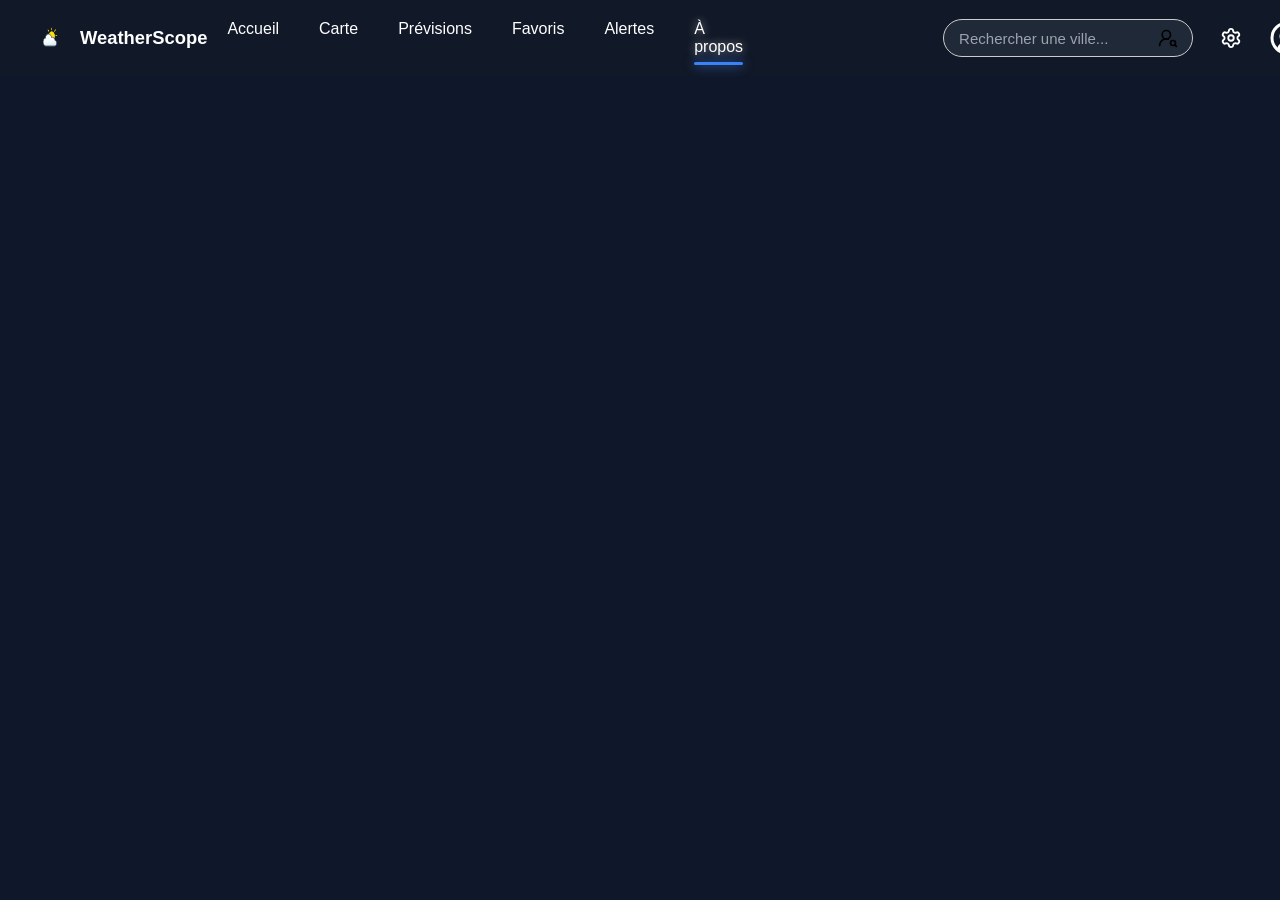
==== a_propos.html @ 5fe89e3b "finalize navigation header" ====
<!DOCTYPE html>
<html lang="fr">
<head>
    <meta charset="UTF-8">
    <meta name="viewport" content="width=device-width, initial-scale=1.0">
    <title>WeatherScope</title>
    <link rel="stylesheet" href="css/style.css">
</head>
<body>
    <header>
        <nav class="navbar">

            <a href="index.html" class="logo">
                <!--logo-->
                <img src="images/logo.png" alt="Logo WeatherScope">
                <h1>WeatherScope</h1>
            </a>

            <div class="navigation">
                <!--Menu-->
                <ul class="nav-links">
                    <li><a href="index.html">Accueil</a></li>
                    <li><a href="carte.html">Carte</a></li>
                    <li><a href="previsions.html">Prévisions</a></li>
                    <li><a href="favoris.html">Favoris</a></li>
                    <li><a href="alerte.html">Alertes</a></li>
                    <li><a href="a_propos.html" class="active">À propos</a></li>
                </ul>
            </div>

            <div class="right-side">

            <div class="search">
                <!--bare recherche-->
                <form>
                <input type="search" placeholder="Rechercher une ville...">
                <img src="images/search.svg" alt="Rechercher">
                </form>
            </div>

            <div class="settings">
                <img src="images/settings.svg" alt="Parametres">
            </div>

            <div class="profile">
                <img src="images/profile.svg" alt="profile">
            </div>

            </div>
        </nav>
    </header>
</body>
</html>
---- css/style.css ----
/* ===== RESET ===== */

*{
    margin: 0;
    padding: 0;
    box-sizing: border-box;
}
body{
    font-family: Arial, Helvetica, sans-serif;
    background-color: #0f172a;
    color: white;
}
.navbar{
    display: flex;
    align-items: center;
    justify-content: space-between;
    background-color: #111827;
    padding: 18px 30px;
}
.logo{
    display: flex;
    align-items: center;
    text-decoration: none;
    color: white;
}
.logo img{
    width: 40px;
    height: 40px;
    margin-right: 10px;
}
.logo h1{
    font-size: 1.15rem;
    font-weight: 600;
    margin: 0;
}
.nav-links{
    display: flex;
    list-style: none;
}
.nav-links a {
    text-decoration: none;
    color: white;
    font-weight: 500;
    position: relative;
    transition: color 0.3s ease;
}
.nav-links a.active{
    color: white;
    text-shadow: 0 0 8px rgba(255, 255, 255, 0.6);
}
.nav-links a.active::after {
    content: "";
    position: absolute;
    left: 0;
    bottom: -10px;
    width: 100%;
    height: 3px;
    background-color: #3b82f6;
    border-radius: 20px;
    box-shadow: 0 0 12px #3b82f6;
}
.nav-links li{
    margin: 0 20px;
}

.right-side{
    display: flex;
    align-items: center;
    gap: 15px;
}
.search form {
    position: relative;
}
.search input {
    width: 250px;
    height: 38px;
    padding: 0 45px 0 15px;

    background-color: #1f2937;
    color: white;

    border: 1px solid #ccc;
    border-radius: 25px;
    outline: none;
    font-size: 15px;
}
.search input::placeholder{
    color: #9ca3af;
}
.search img{
    position: absolute;
    right: 15px;
    top: 50%;
    transform: translateY(-50%);
    width: 20px;
    height: 20px;
    cursor: pointer;
}
.settings img{
    width: 22px;
    height: 22px;
    cursor: pointer;
}
.profile img {
    width: 36px;
    height: 36px;
    cursor: pointer;
}
.search{
    margin-left: 180px;
    display: flex;
    align-items: center;
}
.settings{
    margin-left: 12px;
    display: flex;
    align-items: center;
}
.profile{
    margin-left: 12px;
    display: flex;
    align-items: center;
}
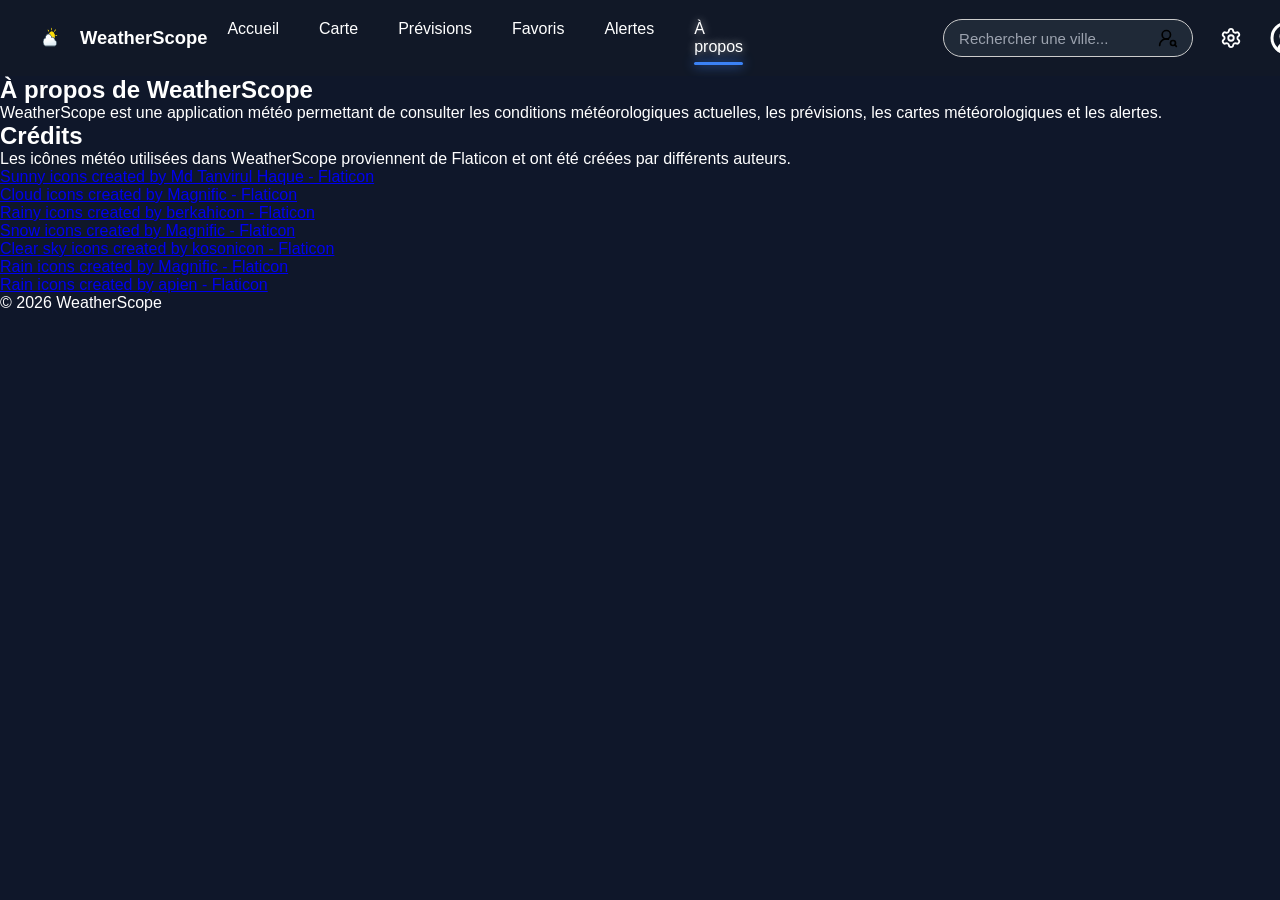
==== commit f84e980a: "Ajoute des prevision et meteo dynamique" ====
--- a/a_propos.html
+++ b/a_propos.html
@@ -49,5 +49,99 @@
             </div>
         </nav>
     </header>
+    <main>
+
+        <section class="about">
+            <h2>À propos de WeatherScope</h2>
+
+            <p>
+                WeatherScope est une application météo permettant de consulter
+                les conditions météorologiques actuelles, les prévisions,
+                les cartes météorologiques et les alertes.
+            </p>
+        </section>
+
+
+        <section class="credits">
+
+            <h2>Crédits</h2>
+
+            <p>
+                Les icônes météo utilisées dans WeatherScope proviennent de
+                Flaticon et ont été créées par différents auteurs.
+            </p>
+
+            <ul>
+
+                <li>
+                    <a href="https://www.flaticon.com/free-icons/sunny"
+                       target="_blank"
+                       rel="noopener noreferrer">
+                        Sunny icons created by Md Tanvirul Haque - Flaticon
+                    </a>
+                </li>
+
+                <li>
+                    <a href="https://www.flaticon.com/free-icons/cloud"
+                       target="_blank"
+                       rel="noopener noreferrer">
+                        Cloud icons created by Magnific - Flaticon
+                    </a>
+                </li>
+
+                <li>
+                    <a href="https://www.flaticon.com/free-icons/rainy"
+                       target="_blank"
+                       rel="noopener noreferrer">
+                        Rainy icons created by berkahicon - Flaticon
+                    </a>
+                </li>
+
+                <li>
+                    <a href="https://www.flaticon.com/free-icons/snow"
+                       target="_blank"
+                       rel="noopener noreferrer">
+                        Snow icons created by Magnific - Flaticon
+                    </a>
+                </li>
+
+                <li>
+                    <a href="https://www.flaticon.com/free-icons/clear-sky"
+                       target="_blank"
+                       rel="noopener noreferrer">
+                        Clear sky icons created by kosonicon - Flaticon
+                    </a>
+                </li>
+
+                <li>
+                    <a href="https://www.flaticon.com/free-icons/rain"
+                       target="_blank"
+                       rel="noopener noreferrer">
+                        Rain icons created by Magnific - Flaticon
+                    </a>
+                </li>
+
+                <li>
+                    <a href="https://www.flaticon.com/free-icons/rain"
+                       target="_blank"
+                       rel="noopener noreferrer">
+                        Rain icons created by apien - Flaticon
+                    </a>
+                </li>
+
+            </ul>
+
+        </section>
+
+    </main>
+
+
+    <footer>
+
+        <p>
+            © 2026 WeatherScope
+        </p>
+
+    </footer>
 </body>
 </html>
--- a/css/style.css
+++ b/css/style.css
@@ -120,4 +120,701 @@
     margin-left: 12px;
     display: flex;
     align-items: center;
+}
+main{
+    width: 100%;
+}
+.hero{
+    display: flex;
+    gap: 25px;
+    padding: 25px;
+    width: 100%;
+    height: 400px;
+}
+.hero-left {
+    display: flex;
+    flex-direction: column;
+    position: relative;
+    flex: 1.8;
+    background-image: url(../images/background/clear.jpg);
+    background-size: cover;
+    background-position: center;
+
+    border-radius: 25px;
+    overflow: hidden;
+
+    padding: 14px 18px 18px 18px;
+}
+.hero-left::before {
+    content: "";
+    position: absolute;
+    inset: 0;
+    background: rgba(0, 0, 0, 0.18);
+    z-index: 0;
+}
+.hero-left > * {
+    position: relative;
+    z-index: 1;
+}
+.hero-right{
+    position: relative;
+    flex: 1.4;
+    height: 100%;
+    background-color: rgba(255, 255, 255, 0.08);
+    overflow: hidden;
+    border-radius: 25px;
+}
+.hero-header{
+    display: flex;
+    flex-direction: column;
+}
+.hero-top{
+    display: flex;
+    justify-content: space-between;
+    align-items: flex-start;
+}
+
+.title {
+    display: flex;
+    align-items: center;
+}
+.title h2 {
+    font-size: 20px;
+    font-weight: 600;
+}
+.current-location {
+    display: flex;
+    align-items: center;
+    gap: 6px;
+    margin-top: 6px;
+    margin-left: 8px;
+}
+.search-weather {
+    margin-right: 35px;
+    margin-top: 8px;
+    align-self: center;
+}
+.weather-card {
+    background: rgba(15, 23, 42, 0.50);
+    backdrop-filter: blur(12px);
+
+    border: 1px solid rgba(255, 255, 255, 0.15);
+    box-shadow: 0 8px 30px rgba(0, 0, 0, 0.20);
+
+    border-radius: 25px;
+    padding: 12px 18px;
+    max-width: 390px;
+    margin-top: 10px;
+}
+.weather-main{
+    display: flex;
+    align-items: center;
+    gap: 18px;
+}
+#weather_icon{
+    width: 95px;
+    height: 95px;
+}
+.weather-info{
+    display: flex;
+    flex-direction: column;
+    gap: 8px;
+}
+#temperature{
+    font-size: 46px;
+    font-weight: 700;
+    line-height: 1;
+}
+#description{
+    font-size: 22px;
+    font-weight: 600;
+    margin-top: 8px;
+
+}
+#city{
+    font-size: 18px;
+    color: #d1d5db;
+}
+.weather-details{
+    display: flex;
+    justify-content: space-between;
+    margin-top: 25px;
+    border-top: 1px solid rgba(255, 255, 255, .15);
+    padding-top: 20px;
+}
+.detail{
+    display: flex;
+    flex-direction: column;
+    gap: 6px;
+}
+.detail span{
+    color: #cbd5e1;
+    font-size: 15px;
+}
+.detail p {
+    font-size: 18px;
+    font-weight: 600;
+}
+.title img {
+    width: 24px;
+    height: 24px;
+    margin-right: 10px;
+}
+
+.current-location img {
+    width: 16px;
+    height: 16px;
+    margin-right: 6px;
+}
+#location {
+    font-size: 16px;
+    font-weight: 600;
+    color: #cbd5e1;
+}
+.search-weather form {
+    position: relative;
+}
+.search-weather input {
+    width: 420px;
+    height: 50px;
+    padding: 0 55px 0 20px;
+
+    background: rgba(255, 255, 255, 0.06);
+    border: 2px solid rgba(255, 255, 255, 0.18);
+    border-radius: 30px;
+
+    color: white;
+    font-size: 16px;
+    outline: none;
+}
+.search-weather input::placeholder {
+    color: #b8c1d1;
+}
+.search-weather img {
+    position: absolute;
+    right: 18px;
+    top: 50%;
+    transform: translateY(-50%);
+    width: 22px;
+    height: 22px;
+    cursor: pointer;
+
+}
+#datetime{
+    margin-top: 10px;
+    font-size: 15px;
+    color: #94a3b8;
+    font-weight: 500;
+}
+#map {
+    width: 100%;
+    height: 100%;
+    border-radius: 25px;
+}
+.weather-popup {
+    background: rgba(255, 255, 255, 0.18);
+    backdrop-filter: blur(10px);
+    border: 1px solid rgba(255,255,255,0.2);
+    color: white;
+    padding: 10px 14px;
+    border-radius: 15px;
+    text-align: center;
+    min-width: 110px;
+}
+.weather-popup h3{
+    font-size: 17px;
+    margin-bottom: 3px;
+}
+.popup-temp{
+    display: flex;
+    justify-content: center;
+    align-items: center;
+    gap: 6px;
+}
+
+.popup-temp img{
+    width: 35px;
+    height: 35px;
+}
+
+.popup-temp span{
+    font-size: 22px;
+    font-weight: bold;
+}
+.leaflet-popup-content-wrapper{
+    background: transparent !important;
+    box-shadow: none !important;
+    border: none !important; 
+}
+.leaflet-popup-content {
+    margin: 0 !important;
+}
+
+.leaflet-popup-tip{
+    display: none !important;
+}
+.legend{
+    position: absolute;
+    bottom: 15px;
+    left: 50%;
+    transform: translateX(-50%);
+
+    display: flex;
+    align-items: center;
+    gap: 12px;
+
+    background: rgba(30, 41, 59, 0.85);
+    padding: 10px 16px;
+    border-radius: 25px;
+
+    backdrop-filter: blur(8px);
+    z-index: 1000;
+}
+.legend span{
+    color: white;
+    font-size: 14px;
+    font-weight: 600;
+}
+.legend-gradient{
+    width: 180px;
+    height: 12px;
+    border-radius: 20px;
+
+    background: linear-gradient(
+        to right,
+        #2563eb,
+        #38bdf8,
+        #22c55e,
+        #eab308,
+        #f97316,
+        #ef4444
+    );
+}
+/* ===== METEO DES GRANDES VILLES ===== */
+
+.cities-weather {
+    margin: 0 25px 25px 25px;
+    padding: 20px;
+    
+    background: rgba(255, 255, 255, 0.06);
+    border: 1px solid rgba(255, 255, 255, 0.10);
+    border-radius: 25px;
+
+    backdrop-filter: blur(10px);
+}
+.cities-header {
+    display: flex;
+    align-items: center;
+    gap: 25px;
+    margin-bottom: 18px;
+}
+
+.cities-header h2 {
+    font-size: 24px;
+    white-space: nowrap;
+}
+.cities-search {
+    flex: 1;
+}
+
+.cities-search form {
+    width: 100%;
+}
+
+.cities-search input {
+    width: 100%;
+    max-width: 380px;
+    height: 42px;
+
+    padding: 0 18px;
+
+    background: rgba(255, 255, 255, 0.07);
+    border: 1px solid rgba(255, 255, 255, 0.18);
+    border-radius: 25px;
+
+    color: white;
+    outline: none;
+    font-size: 14px;
+}
+
+.cities-search input::placeholder {
+    color: #9ca3af;
+}
+#show-more-cities {
+    padding: 10px 18px;
+
+    background: #2563eb;
+    color: white;
+
+    border: none;
+    border-radius: 10px;
+
+    font-size: 14px;
+    font-weight: 600;
+
+    cursor: pointer;
+
+    transition: 0.3s ease;
+}
+
+#show-more-cities:hover {
+    background: #3b82f6;
+}
+.cities-table {
+    width: 100%;
+    overflow: hidden;
+
+    border-radius: 15px;
+}
+.city-row {
+    display: grid;
+
+    grid-template-columns:
+        1.2fr
+        1.2fr
+        1fr
+        1.4fr
+        1fr
+        1fr
+        1fr;
+
+    align-items: center;
+
+    min-height: 55px;
+
+    padding: 0 15px;
+
+    border-bottom: 1px solid rgba(255, 255, 255, 0.08);
+}
+.city-header-row {
+    min-height: 40px;
+
+    color: #94a3b8;
+
+    font-size: 13px;
+    font-weight: 600;
+
+    background: rgba(255, 255, 255, 0.04);
+}
+#cities-container .city-row {
+    background: rgba(15, 23, 42, 0.35);
+
+    transition: background 0.2s ease;
+}
+
+#cities-container .city-row:hover {
+    background: rgba(59, 130, 246, 0.10);
+}
+/* ===== PREVISIONS ===== */
+
+.forecast {
+    margin: 0 25px 25px 25px;
+    padding: 20px;
+
+    background: rgba(255, 255, 255, 0.06);
+    border: 1px solid rgba(255, 255, 255, 0.10);
+    border-radius: 25px;
+
+    backdrop-filter: blur(10px);
+}
+
+
+/* ===== TITRE ===== */
+
+.forecast-title h2 {
+    font-size: 22px;
+    font-weight: 600;
+    margin-bottom: 18px;
+}
+
+#forecast-city {
+    font-weight: 600;
+}
+
+
+/* ===== JOURS ===== */
+
+.forecast-days {
+    display: flex;
+    align-items: center;
+    gap: 8px;
+
+    margin-bottom: 12px;
+}
+
+.forecast-days .day {
+    border: none;
+    background: transparent;
+
+    color: white;
+
+    padding: 8px 15px;
+
+    border-radius: 8px;
+
+    font-size: 13px;
+    cursor: pointer;
+}
+
+.forecast-days .day.active {
+    background: #2563eb;
+    font-weight: 600;
+}
+
+.forecast-days .day:hover {
+    background: rgba(59, 130, 246, 0.25);
+}
+
+
+/* ===== CONTENU PRINCIPAL ===== */
+
+.forecast-content {
+    display: flex;
+    gap: 15px;
+}
+
+
+/* ===== PARTIE GAUCHE ===== */
+
+.forecast-main {
+    flex: 1;
+
+    min-width: 0;
+}
+
+
+/* ===== PREVISIONS HORAIRES ===== */
+
+.forecast-scroll {
+    width: 100%;
+    overflow-x: auto;
+    overflow-y: hidden;
+}
+
+.hourly-forecast {
+    display: flex;
+    gap: 8px;
+    width: max-content;
+}
+
+
+/* ===== CARTE HORAIRE ===== */
+
+.forecast-card {
+    display: flex;
+    flex-direction: column;
+    align-items: center;
+
+    gap: 8px;
+
+    padding: 14px 8px;
+
+    background: rgba(255, 255, 255, 0.06);
+
+    border: 1px solid rgba(255, 255, 255, 0.08);
+
+    border-radius: 12px;
+
+    min-width: 140px;
+}
+
+.forecast-time {
+    font-size: 14px;
+    color: #cbd5e1;
+}
+
+.forecast-card img {
+    width: 48px;
+    height: 48px;
+    object-fit: contain;
+}
+
+.forecast-card strong {
+    font-size: 18px;
+}
+
+.forecast-card span:not(.forecast-time) {
+    font-size: 12px;
+    color: #94a3b8;
+}
+
+
+/* ===== PREVISIONS DES JOURS ===== */
+
+.daily-forecast {
+    display: grid;
+
+    grid-template-columns: repeat(6, 1fr);
+
+    gap: 8px;
+
+    margin-top: 10px;
+}
+.daily-forecast {
+    display: flex;
+    gap: 12px;
+    overflow-x: auto;
+    padding: 10px 0;
+    width: 100%;
+}
+
+.daily-card {
+    flex: 1 ;
+    min-height: 0px;
+
+    display: flex;
+    flex-direction: column;
+    align-items: center;
+    justify-content: space-between;
+
+    padding: 15px;
+
+    background: rgba(255, 255, 255, 0.06);
+    border: 1px solid rgba(255, 255, 255, 0.10);
+    border-radius: 15px;
+
+    text-align: center;
+
+    cursor: pointer;
+    border: 1px solid rgba(255, 255, 255, 0.10);
+
+    color: white;
+    font-family: inherit;
+
+    transition: background 0.2s ease, border-color 0.2s ease;
+}
+.daily-card strong,
+.daily-card span {
+    color: inherit;
+}
+.daily-card:hover {
+    background: rgba(59, 130, 246, 0.20);
+    border-color: rgba(59, 130, 246, 0.6);
+}
+.daily-card.active {
+    border: 2px solid #3b82f6;
+    background: rgba(59, 130, 246, 0.12);
+    border-color: #3b82f6;
+    color: white;
+}
+
+.daily-card img {
+    width: 50px;
+    height: 50px;
+    object-fit: contain;
+}
+
+.daily-day {
+    font-size: 15px;
+}
+
+.daily-date {
+    font-size: 12px;
+    color: #cbd5e1;
+}
+
+.daily-max {
+    font-size: 20px;
+}
+
+.daily-min {
+    font-size: 14px;
+    color: #cbd5e1;
+}
+
+.daily-humidity {
+    font-size: 13px;
+    color: #94a3b8;
+}
+
+/* ===== CARTE D'UN JOUR ===== */
+
+.day-card {
+    display: flex;
+    flex-direction: column;
+    align-items: center;
+
+    gap: 6px;
+
+    padding: 12px 8px;
+
+    background: rgba(255, 255, 255, 0.06);
+
+    border: 1px solid rgba(255, 255, 255, 0.08);
+
+    border-radius: 12px;
+
+    text-align: center;
+}
+
+.day-card strong:first-child {
+    font-size: 13px;
+}
+
+.day-card small {
+    color: #94a3b8;
+    font-size: 11px;
+}
+
+.day-card img {
+    width: 45px;
+    height: 45px;
+    object-fit: contain;
+}
+
+.day-card strong {
+    font-size: 17px;
+}
+
+.day-card span {
+    font-size: 12px;
+    color: #94a3b8;
+}
+
+
+/* ===== DETAILS DU JOUR ===== */
+
+.forecast-details {
+    width: 250px;
+
+    padding: 15px;
+
+    background: rgba(15, 23, 42, 0.35);
+
+    border: 1px solid rgba(255, 255, 255, 0.08);
+
+    border-radius: 15px;
+}
+
+.forecast-details h3 {
+    font-size: 16px;
+    margin-bottom: 12px;
+}
+
+
+/* ===== LIGNE DE DETAIL ===== */
+
+.detail-row {
+    display: flex;
+
+    justify-content: space-between;
+    align-items: center;
+
+    padding: 9px 0;
+
+    border-bottom: 1px solid rgba(255, 255, 255, 0.08);
+
+    font-size: 13px;
+}
+
+.detail-row:last-child {
+    border-bottom: none;
+}
+
+.detail-row span {
+    color: #cbd5e1;
+}
+
+.detail-row strong {
+    font-weight: 600;
 }
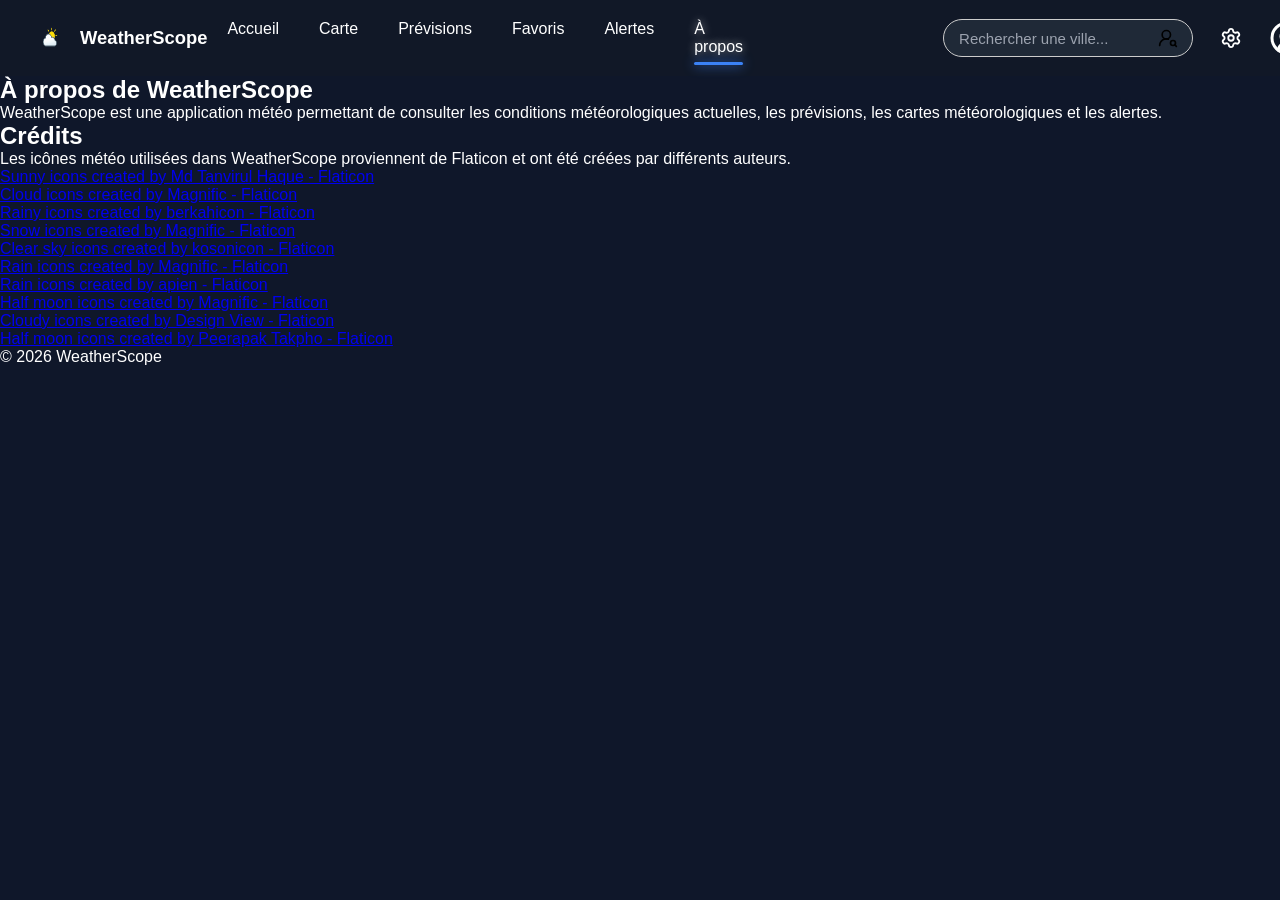
==== commit 8c0edf9c: "Add new forecasts page design" ====
--- a/a_propos.html
+++ b/a_propos.html
@@ -128,8 +128,29 @@
                         Rain icons created by apien - Flaticon
                     </a>
                 </li>
+                <li>
+                    <a href="https://www.flaticon.com/free-icons/half-moon"
+                        target="_blank"
+                        rel="noopener noreferrer">
+                        Half moon icons created by Magnific - Flaticon
+                    </a>
+                </li>
+                <li>
+                    <a href="https://www.flaticon.com/free-icons/cloudy"
+                        target="_blank"
+                        rel="noopener noreferrer">
+                        Cloudy icons created by Design View - Flaticon
+                    </a>
+                </li>
+                <li>
+                    <a href="https://www.flaticon.com/free-icons/half-moon"
+                        target="_blank"
+                        rel="noopener noreferrer">
+                        Half moon icons created by Peerapak Takpho - Flaticon
+                    </a>
+                </li>
+            </ul>
 
-            </ul>
 
         </section>
 
--- a/css/style.css
+++ b/css/style.css
@@ -817,4 +817,562 @@
 
 .detail-row strong {
     font-weight: 600;
+}
+/* =========================================================
+   PAGE PRÉVISIONS
+========================================================= */
+
+.prevision-page {
+    width: 100%;
+    max-width: 1450px;
+    margin: 0 auto;
+    padding: 30px 50px;
+    box-sizing: border-box;
+}
+
+
+/* =========================================================
+   EN-TÊTE DES PRÉVISIONS
+========================================================= */
+
+.prevision-header {
+    display: flex;
+    justify-content: space-between;
+    align-items: center;
+    margin-bottom: 25px;
+}
+
+.prevision-location p {
+    margin: 0 0 5px 0;
+    font-size: 14px;
+    text-transform: uppercase;
+    color: #ffffff;
+}
+
+.prevision-location h2 {
+    margin: 0;
+    font-size: 34px;
+    color: #ffffff;
+}
+
+.prevision-location span {
+    display: block;
+    margin-top: 5px;
+    color: #c5d0e5;
+    font-size: 15px;
+}
+
+#prevision-location-button {
+    padding: 11px 22px;
+    border: 1px solid #1683ff;
+    border-radius: 25px;
+    background: transparent;
+    color: #1683ff;
+    font-size: 14px;
+    cursor: pointer;
+}
+
+
+/* =========================================================
+   PARTIE DU HAUT
+   MÉTÉO ACTUELLE + ÉVOLUTION
+========================================================= */
+
+.prevision-top {
+    display: grid;
+    grid-template-columns: 1fr 1.45fr;
+    gap: 20px;
+    margin-bottom: 20px;
+}
+
+
+/* =========================================================
+   CARTE MÉTÉO ACTUELLE
+========================================================= */
+
+.prevision-current-card {
+    min-height: 285px;
+    padding: 20px;
+    box-sizing: border-box;
+
+    background: linear-gradient(
+        145deg,
+        rgba(11, 45, 92, 0.95),
+        rgba(4, 25, 54, 0.95)
+    );
+
+    border: 1px solid rgba(0, 119, 255, 0.55);
+    border-radius: 16px;
+}
+
+.prevision-current-date {
+    display: inline-block;
+
+    padding: 7px 13px;
+
+    border-radius: 20px;
+
+    background: rgba(30, 91, 170, 0.35);
+
+    color: #ffffff;
+    font-size: 14px;
+}
+
+
+/* =========================================================
+   ICÔNE + TEMPÉRATURE
+========================================================= */
+
+.prevision-current-main {
+    display: flex;
+    align-items: center;
+    gap: 35px;
+
+    margin-top: 5px;
+}
+
+#prevision-current-icon {
+    width: 145px;
+    height: 145px;
+    object-fit: contain;
+}
+
+.prevision-temperature {
+    display: flex;
+    flex-direction: column;
+}
+
+#prevision-current-temperature {
+    font-size: 72px;
+    line-height: 1;
+    color: #ffffff;
+    font-weight: 500;
+}
+
+#prevision-current-description {
+    margin: 10px 0 5px;
+
+    font-size: 22px;
+    color: #ffffff;
+}
+
+.prevision-temperature > span {
+    color: #d0d9e8;
+    font-size: 15px;
+}
+
+
+/* =========================================================
+   INFORMATIONS MÉTÉO
+========================================================= */
+
+.prevision-current-details {
+    display: grid;
+    grid-template-columns: repeat(4, 1fr);
+    gap: 8px;
+
+    margin-top: 15px;
+}
+
+.prevision-detail {
+    display: flex;
+    flex-direction: column;
+    justify-content: center;
+
+    min-height: 55px;
+    padding: 8px 12px;
+
+    background: rgba(18, 56, 103, 0.55);
+    border-radius: 10px;
+}
+
+.prevision-detail span {
+    color: #bfcce0;
+    font-size: 13px;
+}
+
+.prevision-detail strong {
+    margin-top: 5px;
+    color: #ffffff;
+    font-size: 15px;
+}
+
+
+/* =========================================================
+   ÉVOLUTION DE LA JOURNÉE
+========================================================= */
+
+.prevision-evolution {
+    min-height: 285px;
+    padding: 20px;
+
+    box-sizing: border-box;
+
+    background: rgba(4, 25, 54, 0.85);
+
+    border: 1px solid rgba(0, 119, 255, 0.45);
+    border-radius: 16px;
+}
+
+.prevision-evolution h3 {
+    margin: 0;
+
+    font-size: 16px;
+    color: #ffffff;
+}
+
+.prevision-hourly-chart {
+    width: 100%;
+    height: 225px;
+
+    margin-top: 10px;
+
+    border-radius: 10px;
+}
+
+
+/* =========================================================
+   CARTE + ANALYSE
+========================================================= */
+
+.prevision-analysis-section {
+    display: grid;
+    grid-template-columns: 1fr 1.3fr;
+    gap: 20px;
+
+    margin-bottom: 20px;
+}
+
+
+/* =========================================================
+   CARTE MÉTÉO
+========================================================= */
+
+.prevision-map-card {
+    min-height: 250px;
+    padding: 20px;
+
+    box-sizing: border-box;
+
+    background: rgba(4, 25, 54, 0.9);
+
+    border: 1px solid rgba(0, 119, 255, 0.45);
+    border-radius: 16px;
+
+    overflow: hidden;
+}
+
+.prevision-map-card h3 {
+    margin: 0 0 12px;
+
+    font-size: 16px;
+    color: #ffffff;
+}
+
+.prevision-map {
+    width: 100%;
+    height: 175px;
+
+    background:
+        linear-gradient(
+            rgba(5, 35, 75, 0.75),
+            rgba(2, 20, 45, 0.9)
+        );
+
+    border-radius: 10px;
+}
+
+
+/* =========================================================
+   FILTRES DE LA CARTE
+========================================================= */
+
+.prevision-map-filters {
+    display: flex;
+    justify-content: center;
+    gap: 8px;
+
+    margin-top: 10px;
+}
+
+.map-filter {
+    padding: 7px 16px;
+
+    border: 1px solid rgba(0, 119, 255, 0.4);
+    border-radius: 8px;
+
+    background: rgba(10, 45, 85, 0.7);
+
+    color: #c8d6ea;
+
+    font-size: 12px;
+    cursor: pointer;
+}
+
+.map-filter.active {
+    background: rgba(0, 105, 255, 0.25);
+    border-color: #1683ff;
+    color: #ffffff;
+}
+
+
+/* =========================================================
+   ANALYSE DU JOUR
+========================================================= */
+
+.prevision-analysis {
+    min-height: 250px;
+    padding: 20px;
+
+    box-sizing: border-box;
+
+    background: rgba(4, 25, 54, 0.9);
+
+    border: 1px solid rgba(0, 119, 255, 0.45);
+    border-radius: 16px;
+}
+
+.prevision-analysis h3 {
+    margin: 0 0 15px;
+
+    font-size: 16px;
+    color: #ffffff;
+}
+
+.analysis-cards {
+    display: grid;
+    grid-template-columns: repeat(3, 1fr);
+    gap: 15px;
+}
+
+.analysis-card {
+    min-height: 180px;
+    padding: 15px;
+
+    box-sizing: border-box;
+
+    background: rgba(7, 34, 68, 0.8);
+
+    border: 1px solid rgba(0, 119, 255, 0.3);
+    border-radius: 12px;
+}
+
+.analysis-card h4 {
+    margin: 0 0 12px;
+
+    color: #ffffff;
+    font-size: 14px;
+}
+
+.analysis-values {
+    display: flex;
+    justify-content: space-between;
+
+    color: #9fb2cd;
+    font-size: 12px;
+}
+
+.analysis-values strong {
+    display: block;
+    margin-top: 5px;
+
+    color: #ffffff;
+    font-size: 14px;
+}
+
+.analysis-main-value {
+    display: flex;
+    flex-direction: column;
+}
+
+.analysis-main-value strong {
+    color: #42d6ff;
+    font-size: 20px;
+}
+
+.analysis-main-value span {
+    margin-top: 3px;
+    color: #b4c1d5;
+    font-size: 12px;
+}
+
+.analysis-chart {
+    height: 75px;
+    margin-top: 15px;
+
+    border-bottom: 1px solid rgba(50, 130, 220, 0.25);
+}
+
+
+/* =========================================================
+   7 PROCHAINS JOURS
+========================================================= */
+
+.prevision-week-section {
+    padding: 20px;
+
+    background: rgba(4, 25, 54, 0.9);
+
+    border: 1px solid rgba(0, 119, 255, 0.45);
+    border-radius: 16px;
+}
+
+.prevision-week-section > h3 {
+    margin: 0 0 15px;
+
+    color: #ffffff;
+    font-size: 16px;
+}
+
+.prevision-week-container {
+    display: grid;
+    grid-template-columns: repeat(7, 1fr);
+    gap: 10px;
+}
+
+.prevision-day-card {
+    min-height: 150px;
+    padding: 15px 10px;
+
+    box-sizing: border-box;
+
+    text-align: center;
+
+    background: rgba(8, 38, 75, 0.8);
+
+    border: 1px solid rgba(0, 119, 255, 0.3);
+    border-radius: 11px;
+
+    color: #ffffff;
+}
+
+.prevision-day-card.active {
+    border-color: #1683ff;
+    box-shadow: 0 0 12px rgba(0, 119, 255, 0.2);
+}
+
+.prevision-day-card img {
+    width: 55px;
+    height: 55px;
+
+    margin: 12px auto;
+
+    object-fit: contain;
+}
+
+.prevision-day-card h4 {
+    margin: 0;
+
+    font-size: 14px;
+}
+
+.prevision-day-card p {
+    margin: 5px 0;
+
+    color: #b8c7dc;
+    font-size: 12px;
+}
+
+
+/* =========================================================
+   INFORMATION
+========================================================= */
+
+.prevision-info {
+    display: flex;
+    align-items: center;
+    gap: 12px;
+
+    margin-top: 10px;
+    padding: 10px 15px;
+
+    background: rgba(8, 43, 82, 0.65);
+
+    border: 1px solid rgba(0, 119, 255, 0.25);
+    border-radius: 9px;
+}
+
+.prevision-info-icon {
+    display: flex;
+    align-items: center;
+    justify-content: center;
+
+    width: 22px;
+    height: 22px;
+
+    border: 1px solid #1683ff;
+    border-radius: 50%;
+
+    color: #1683ff;
+    font-size: 13px;
+}
+
+.prevision-info p {
+    margin: 0;
+
+    color: #bdcbe0;
+    font-size: 12px;
+}
+
+
+/* =========================================================
+   RESPONSIVE
+========================================================= */
+
+@media (max-width: 1000px) {
+
+    .prevision-page {
+        padding: 25px;
+    }
+
+    .prevision-top {
+        grid-template-columns: 1fr;
+    }
+
+    .prevision-analysis-section {
+        grid-template-columns: 1fr;
+    }
+
+    .prevision-week-container {
+        grid-template-columns: repeat(4, 1fr);
+    }
+}
+
+
+@media (max-width: 700px) {
+
+    .prevision-page {
+        padding: 20px 15px;
+    }
+
+    .prevision-header {
+        flex-direction: column;
+        align-items: flex-start;
+        gap: 15px;
+    }
+
+    .prevision-current-main {
+        gap: 15px;
+    }
+
+    #prevision-current-icon {
+        width: 100px;
+        height: 100px;
+    }
+
+    #prevision-current-temperature {
+        font-size: 50px;
+    }
+
+    .prevision-current-details {
+        grid-template-columns: repeat(2, 1fr);
+    }
+
+    .analysis-cards {
+        grid-template-columns: 1fr;
+    }
+
+    .prevision-week-container {
+        grid-template-columns: repeat(2, 1fr);
+    }
 }
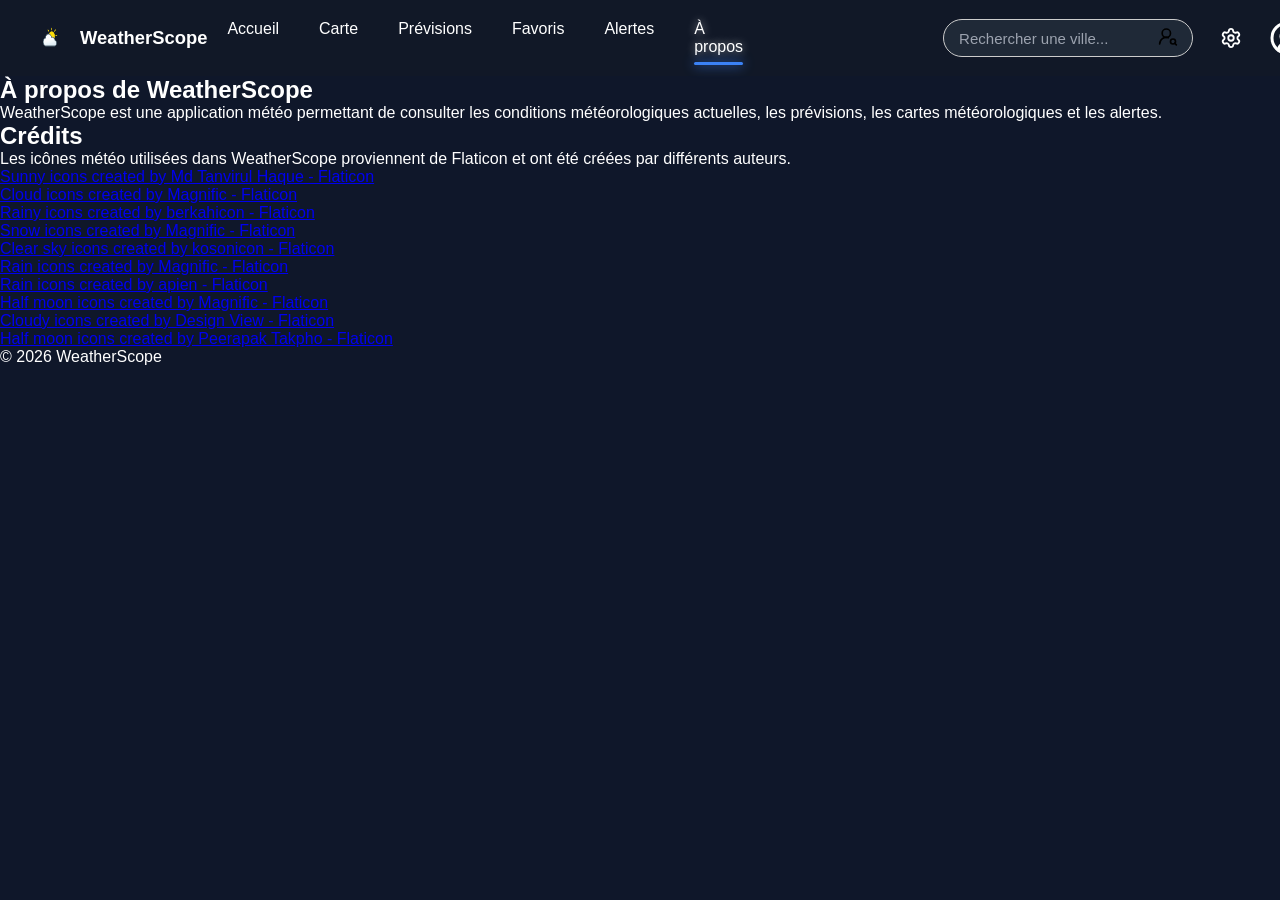
==== commit dc314fd0: "Amélioration de l'accueil et de la page prévisions" ====
--- a/a_propos.html
+++ b/a_propos.html
@@ -31,11 +31,21 @@
             <div class="right-side">
 
             <div class="search">
-                <!--bare recherche-->
-                <form>
-                <input type="search" placeholder="Rechercher une ville...">
-                <img src="images/search.svg" alt="Rechercher">
+
+                <form id="global-search-form">
+
+                    <input
+                        type="search"
+                        id="global-city-search"
+                        placeholder="Rechercher une ville..."
+                        autocomplete="off">
+
+                    <button type="submit" class="search-button">
+                        <img src="images/search.svg" alt="Rechercher">
+                    </button>
+
                 </form>
+
             </div>
 
             <div class="settings">
--- a/css/style.css
+++ b/css/style.css
@@ -96,6 +96,30 @@
     height: 20px;
     cursor: pointer;
 }
+
+.search-button {
+    position: absolute;
+
+    right: 10px;
+    top: 50%;
+
+    transform: translateY(-50%);
+
+    border: none;
+    background: transparent;
+
+    padding: 5px;
+
+    cursor: pointer;
+}
+
+.search-button img {
+    position: static;
+    transform: none;
+
+    width: 20px;
+    height: 20px;
+}
 .settings img{
     width: 22px;
     height: 22px;
@@ -818,71 +842,85 @@
 .detail-row strong {
     font-weight: 600;
 }
+
 /* =========================================================
-   PAGE PRÉVISIONS
+   PAGE PREVISIONS
 ========================================================= */
 
 .prevision-page {
     width: 100%;
-    max-width: 1450px;
+    max-width: 1400px;
     margin: 0 auto;
-    padding: 30px 50px;
-    box-sizing: border-box;
+    padding: 40px;
 }
 
 
 /* =========================================================
-   EN-TÊTE DES PRÉVISIONS
+   HERO
 ========================================================= */
 
-.prevision-header {
+.prevision-hero {
+    width: 100%;
+}
+
+
+/* =========================
+   EN-TÊTE DU HERO
+========================= */
+
+.prevision-hero-header {
     display: flex;
     justify-content: space-between;
     align-items: center;
-    margin-bottom: 25px;
+    margin-bottom: 30px;
+}
+
+.prevision-location span {
+    font-size: 14px;
+    font-weight: bold;
+}
+
+.prevision-location h2 {
+    margin: 8px 0;
+    font-size: 42px;
 }
 
 .prevision-location p {
-    margin: 0 0 5px 0;
-    font-size: 14px;
-    text-transform: uppercase;
-    color: #ffffff;
-}
-
-.prevision-location h2 {
     margin: 0;
-    font-size: 34px;
-    color: #ffffff;
-}
-
-.prevision-location span {
-    display: block;
-    margin-top: 5px;
-    color: #c5d0e5;
+    font-size: 16px;
+}
+
+
+/* =========================
+   BOUTON POSITION
+========================= */
+
+#prevision-location-button {
+    border: none;
+    padding: 14px 24px;
+
+    border-radius: 12px;
+
+    background-color: #1976d2;
+    color: white;
+
     font-size: 15px;
-}
-
-#prevision-location-button {
-    padding: 11px 22px;
-    border: 1px solid #1683ff;
-    border-radius: 25px;
-    background: transparent;
-    color: #1683ff;
-    font-size: 14px;
+    font-weight: bold;
+
     cursor: pointer;
 }
 
 
 /* =========================================================
-   PARTIE DU HAUT
-   MÉTÉO ACTUELLE + ÉVOLUTION
+   MÉTÉO + ÉVOLUTION
 ========================================================= */
 
-.prevision-top {
+.prevision-hero-content {
     display: grid;
-    grid-template-columns: 1fr 1.45fr;
+
+    grid-template-columns: 1fr 1.2fr;
+
     gap: 20px;
-    margin-bottom: 20px;
 }
 
 
@@ -890,110 +928,99 @@
    CARTE MÉTÉO ACTUELLE
 ========================================================= */
 
-.prevision-current-card {
-    min-height: 285px;
-    padding: 20px;
-    box-sizing: border-box;
-
+.prevision-current {
     background: linear-gradient(
-        145deg,
-        rgba(11, 45, 92, 0.95),
-        rgba(4, 25, 54, 0.95)
+        135deg,
+        #1976d2,
+        #268bdc
     );
 
-    border: 1px solid rgba(0, 119, 255, 0.55);
-    border-radius: 16px;
-}
+    border-radius: 18px;
+
+    padding: 24px;
+
+    color: white;
+}
+
+
+/* =========================
+   DATE / HEURE
+========================= */
 
 .prevision-current-date {
-    display: inline-block;
-
-    padding: 7px 13px;
-
-    border-radius: 20px;
-
-    background: rgba(30, 91, 170, 0.35);
-
-    color: #ffffff;
-    font-size: 14px;
+    font-size: 15px;
+    font-weight: bold;
+
+    margin-bottom: 25px;
+}
+
+
+/* =========================
+   MÉTÉO PRINCIPALE
+========================= */
+
+.prevision-current-weather {
+    display: flex;
+
+    align-items: center;
+
+    gap: 25px;
+}
+
+.prevision-current-weather img {
+    width: 110px;
+    height: 110px;
+
+    object-fit: contain;
+}
+
+.prevision-current-temperature {
+    font-size: 60px;
+
+    display: block;
+}
+
+.prevision-current-weather p {
+    margin: 5px 0;
+
+    font-size: 22px;
+    font-weight: bold;
+}
+
+.prevision-current-weather span {
+    font-size: 15px;
 }
 
 
 /* =========================================================
-   ICÔNE + TEMPÉRATURE
-========================================================= */
-
-.prevision-current-main {
-    display: flex;
-    align-items: center;
-    gap: 35px;
-
-    margin-top: 5px;
-}
-
-#prevision-current-icon {
-    width: 145px;
-    height: 145px;
-    object-fit: contain;
-}
-
-.prevision-temperature {
-    display: flex;
-    flex-direction: column;
-}
-
-#prevision-current-temperature {
-    font-size: 72px;
-    line-height: 1;
-    color: #ffffff;
-    font-weight: 500;
-}
-
-#prevision-current-description {
-    margin: 10px 0 5px;
-
-    font-size: 22px;
-    color: #ffffff;
-}
-
-.prevision-temperature > span {
-    color: #d0d9e8;
-    font-size: 15px;
-}
-
-
-/* =========================================================
-   INFORMATIONS MÉTÉO
+   DÉTAILS MÉTÉO
 ========================================================= */
 
 .prevision-current-details {
     display: grid;
+
     grid-template-columns: repeat(4, 1fr);
+
+    margin-top: 30px;
+
+    border-top: 1px solid rgba(255,255,255,0.2);
+
+    padding-top: 20px;
+}
+
+.prevision-current-details div {
+    display: flex;
+
+    flex-direction: column;
+
     gap: 8px;
-
-    margin-top: 15px;
-}
-
-.prevision-detail {
-    display: flex;
-    flex-direction: column;
-    justify-content: center;
-
-    min-height: 55px;
-    padding: 8px 12px;
-
-    background: rgba(18, 56, 103, 0.55);
-    border-radius: 10px;
-}
-
-.prevision-detail span {
-    color: #bfcce0;
+}
+
+.prevision-current-details span {
     font-size: 13px;
 }
 
-.prevision-detail strong {
-    margin-top: 5px;
-    color: #ffffff;
+.prevision-current-details strong {
     font-size: 15px;
 }
 
@@ -1003,44 +1030,378 @@
 ========================================================= */
 
 .prevision-evolution {
-    min-height: 285px;
+    background-color: white;
+
+    border-radius: 18px;
+
+    overflow: hidden;
+
+    border: 1px solid #e5e5e5;
+}
+
+.prevision-evolution-header {
     padding: 20px;
 
-    box-sizing: border-box;
-
-    background: rgba(4, 25, 54, 0.85);
-
-    border: 1px solid rgba(0, 119, 255, 0.45);
-    border-radius: 16px;
-}
-
-.prevision-evolution h3 {
+    border-bottom: 1px solid #e5e5e5;
+}
+
+.prevision-evolution-header h3 {
     margin: 0;
 
     font-size: 16px;
-    color: #ffffff;
-}
+}
+
+
+/* =========================================================
+   CONTENEUR DES PRÉVISIONS HORAIRES
+========================================================= */
 
 .prevision-hourly-chart {
+    min-height: 250px;
+
+    position: relative;
+
+    overflow-x: auto;
+    overflow-y: hidden;
+
+    padding: 15px;
+}
+
+
+/* =========================
+   CARTES HORAIRES
+========================= */
+
+.prevision-hourly-items {
+    display: flex;
+
+    width: max-content;
+
+    min-width: 100%;
+
+    gap: 0;
+}
+
+
+/* Une prévision horaire */
+
+.prevision-hourly-card {
+    width: 105px;
+
+    min-width: 105px;
+
+    padding: 12px 8px;
+
+    display: flex;
+
+    flex-direction: column;
+
+    align-items: center;
+
+    gap: 8px;
+
+    border-right: 1px solid #e5e5e5;
+
+    text-align: center;
+
+    color: #1e293b;
+}
+
+
+/* Heure */
+
+.prevision-hourly-time {
+    font-size: 14px;
+
+    font-weight: 600;
+}
+
+
+/* Icône */
+
+.prevision-hourly-icon {
+    width: 50px;
+    height: 50px;
+
+    object-fit: contain;
+}
+
+
+/* Température */
+
+.prevision-hourly-temperature {
+    font-size: 18px;
+}
+
+
+/* Humidité */
+
+.prevision-hourly-humidity {
+    font-size: 12px;
+
+    color: #64748b;
+}
+
+
+/* Vent */
+
+.prevision-hourly-wind {
+    font-size: 12px;
+
+    color: #64748b;
+}
+
+
+/* =========================
+   COURBE
+========================= */
+
+.prevision-temperature-chart {
+    display: block;
+
     width: 100%;
-    height: 225px;
-
-    margin-top: 10px;
-
-    border-radius: 10px;
+
+    min-width: 700px;
+
+    height: 90px;
+
+    margin-top: 5px;
 }
 
 
 /* =========================================================
-   CARTE + ANALYSE
+   5 PROCHAINS JOURS
 ========================================================= */
 
-.prevision-analysis-section {
+.prevision-week {
+    margin-top: 20px;
+
+    background-color: white;
+
+    border: 1px solid #e5e5e5;
+
+    border-radius: 18px;
+
+    padding: 24px;
+}
+
+.prevision-week h3 {
+    margin: 0 0 20px 0;
+
+    font-size: 18px;
+}
+
+
+/* =========================
+   CONTENEUR DES 5 JOURS
+========================= */
+
+.prevision-week-container {
     display: grid;
-    grid-template-columns: 1fr 1.3fr;
+
+    grid-template-columns: repeat(5, 1fr);
+
+    gap: 12px;
+}
+
+
+/* =========================================================
+   CARTE D'UN JOUR
+========================================================= */
+
+.prevision-daily-card {
+    border: 1px solid #e5e5e5;
+
+    border-radius: 14px;
+
+    background-color: white;
+
+    padding: 18px 10px;
+
+    display: flex;
+
+    flex-direction: column;
+
+    align-items: center;
+
+    gap: 5px;
+
+    cursor: pointer;
+
+    color: #1e293b;
+
+    font-family: inherit;
+
+    transition:
+        background-color 0.2s ease,
+        border-color 0.2s ease,
+        transform 0.2s ease;
+}
+
+
+/* =========================
+   HOVER
+========================= */
+
+.prevision-daily-card:hover {
+    background-color: #f8fafc;
+
+    border-color: #3b82f6;
+
+    transform: translateY(-2px);
+}
+
+
+/* =========================
+   JOUR
+========================= */
+
+.prevision-daily-day {
+    font-size: 15px;
+
+    font-weight: 600;
+}
+
+
+/* =========================
+   DATE
+========================= */
+
+.prevision-daily-date {
+    margin-top: 5px;
+
+    font-size: 13px;
+
+    color: #64748b;
+}
+
+
+/* =========================
+   ICÔNE
+========================= */
+
+.prevision-daily-icon {
+    width: 65px;
+    height: 65px;
+
+    object-fit: contain;
+
+    margin: 15px 0;
+}
+
+
+/* =========================
+   TEMPÉRATURE MAX
+========================= */
+
+.prevision-daily-max {
+    font-size: 22px;
+
+    font-weight: 600;
+}
+
+
+/* =========================
+   TEMPÉRATURE MIN
+========================= */
+
+.prevision-daily-min {
+    margin-top: 5px;
+
+    font-size: 15px;
+
+    color: #64748b;
+}
+
+
+/* =========================
+   HUMIDITÉ / PLUIE
+========================= */
+
+.prevision-daily-humidity {
+    margin-top: 12px;
+
+    font-size: 13px;
+
+    color: #64748b;
+}
+
+
+/* =========================================================
+   JOUR SÉLECTIONNÉ
+========================================================= */
+
+.prevision-daily-card.active {
+    border: 2px solid #3b82f6;
+
+    background-color: #eff6ff;
+}
+
+
+/* =========================================================
+   CONDITIONS + CARTE
+========================================================= */
+
+.prevision-bottom {
+    display: grid;
+
+    grid-template-columns: 0.8fr 2fr;
+
     gap: 20px;
 
+    margin-top: 20px;
+}
+
+
+/* =========================
+   CONDITIONS ACTUELLES
+========================= */
+
+.prevision-conditions {
+    background-color: white;
+
+    border: 1px solid #e5e5e5;
+
+    border-radius: 18px;
+
+    padding: 24px;
+
+    color: #1e293b;
+}
+
+.prevision-conditions h3 {
     margin-bottom: 20px;
+
+    font-size: 17px;
+}
+
+
+/* Ligne condition */
+
+.condition-row {
+    display: flex;
+
+    justify-content: space-between;
+
+    align-items: center;
+
+    padding: 12px 0;
+
+    border-bottom: 1px solid #e5e5e5;
+}
+
+.condition-row:last-child {
+    border-bottom: none;
+}
+
+.condition-row span {
+    color: #64748b;
+
+    font-size: 14px;
+}
+
+.condition-row strong {
+    font-size: 14px;
 }
 
 
@@ -1049,228 +1410,80 @@
 ========================================================= */
 
 .prevision-map-card {
-    min-height: 250px;
-    padding: 20px;
-
-    box-sizing: border-box;
-
-    background: rgba(4, 25, 54, 0.9);
-
-    border: 1px solid rgba(0, 119, 255, 0.45);
-    border-radius: 16px;
+    position: relative;
+
+    background-color: white;
+
+    border: 1px solid #e5e5e5;
+
+    border-radius: 18px;
+
+    padding: 24px;
+
+    color: #1e293b;
 
     overflow: hidden;
 }
 
 .prevision-map-card h3 {
-    margin: 0 0 12px;
-
-    font-size: 16px;
-    color: #ffffff;
-}
+    margin-bottom: 15px;
+
+    font-size: 17px;
+}
+
+
+/* Carte */
 
 .prevision-map {
     width: 100%;
-    height: 175px;
-
-    background:
-        linear-gradient(
-            rgba(5, 35, 75, 0.75),
-            rgba(2, 20, 45, 0.9)
-        );
-
-    border-radius: 10px;
-}
-
-
-/* =========================================================
-   FILTRES DE LA CARTE
-========================================================= */
+
+    height: 350px;
+
+    border-radius: 14px;
+
+    overflow: hidden;
+}
+
+
+/* =========================
+   FILTRES CARTE
+========================= */
 
 .prevision-map-filters {
-    display: flex;
-    justify-content: center;
+    position: absolute;
+
+    top: 65px;
+    right: 35px;
+
+    display: flex;
+
     gap: 8px;
 
-    margin-top: 10px;
+    z-index: 1000;
 }
 
 .map-filter {
-    padding: 7px 16px;
-
-    border: 1px solid rgba(0, 119, 255, 0.4);
-    border-radius: 8px;
-
-    background: rgba(10, 45, 85, 0.7);
-
-    color: #c8d6ea;
-
-    font-size: 12px;
+    border: none;
+
+    padding: 8px 14px;
+
+    border-radius: 20px;
+
+    background-color: white;
+
+    color: #334155;
+
+    font-size: 13px;
+
     cursor: pointer;
+
+    box-shadow: 0 2px 8px rgba(0,0,0,0.12);
 }
 
 .map-filter.active {
-    background: rgba(0, 105, 255, 0.25);
-    border-color: #1683ff;
-    color: #ffffff;
-}
-
-
-/* =========================================================
-   ANALYSE DU JOUR
-========================================================= */
-
-.prevision-analysis {
-    min-height: 250px;
-    padding: 20px;
-
-    box-sizing: border-box;
-
-    background: rgba(4, 25, 54, 0.9);
-
-    border: 1px solid rgba(0, 119, 255, 0.45);
-    border-radius: 16px;
-}
-
-.prevision-analysis h3 {
-    margin: 0 0 15px;
-
-    font-size: 16px;
-    color: #ffffff;
-}
-
-.analysis-cards {
-    display: grid;
-    grid-template-columns: repeat(3, 1fr);
-    gap: 15px;
-}
-
-.analysis-card {
-    min-height: 180px;
-    padding: 15px;
-
-    box-sizing: border-box;
-
-    background: rgba(7, 34, 68, 0.8);
-
-    border: 1px solid rgba(0, 119, 255, 0.3);
-    border-radius: 12px;
-}
-
-.analysis-card h4 {
-    margin: 0 0 12px;
-
-    color: #ffffff;
-    font-size: 14px;
-}
-
-.analysis-values {
-    display: flex;
-    justify-content: space-between;
-
-    color: #9fb2cd;
-    font-size: 12px;
-}
-
-.analysis-values strong {
-    display: block;
-    margin-top: 5px;
-
-    color: #ffffff;
-    font-size: 14px;
-}
-
-.analysis-main-value {
-    display: flex;
-    flex-direction: column;
-}
-
-.analysis-main-value strong {
-    color: #42d6ff;
-    font-size: 20px;
-}
-
-.analysis-main-value span {
-    margin-top: 3px;
-    color: #b4c1d5;
-    font-size: 12px;
-}
-
-.analysis-chart {
-    height: 75px;
-    margin-top: 15px;
-
-    border-bottom: 1px solid rgba(50, 130, 220, 0.25);
-}
-
-
-/* =========================================================
-   7 PROCHAINS JOURS
-========================================================= */
-
-.prevision-week-section {
-    padding: 20px;
-
-    background: rgba(4, 25, 54, 0.9);
-
-    border: 1px solid rgba(0, 119, 255, 0.45);
-    border-radius: 16px;
-}
-
-.prevision-week-section > h3 {
-    margin: 0 0 15px;
-
-    color: #ffffff;
-    font-size: 16px;
-}
-
-.prevision-week-container {
-    display: grid;
-    grid-template-columns: repeat(7, 1fr);
-    gap: 10px;
-}
-
-.prevision-day-card {
-    min-height: 150px;
-    padding: 15px 10px;
-
-    box-sizing: border-box;
-
-    text-align: center;
-
-    background: rgba(8, 38, 75, 0.8);
-
-    border: 1px solid rgba(0, 119, 255, 0.3);
-    border-radius: 11px;
-
-    color: #ffffff;
-}
-
-.prevision-day-card.active {
-    border-color: #1683ff;
-    box-shadow: 0 0 12px rgba(0, 119, 255, 0.2);
-}
-
-.prevision-day-card img {
-    width: 55px;
-    height: 55px;
-
-    margin: 12px auto;
-
-    object-fit: contain;
-}
-
-.prevision-day-card h4 {
-    margin: 0;
-
-    font-size: 14px;
-}
-
-.prevision-day-card p {
-    margin: 5px 0;
-
-    color: #b8c7dc;
-    font-size: 12px;
+    background-color: #1976d2;
+
+    color: white;
 }
 
 
@@ -1280,99 +1493,865 @@
 
 .prevision-info {
     display: flex;
-    align-items: center;
+
+    align-items: center;
+
     gap: 12px;
 
-    margin-top: 10px;
-    padding: 10px 15px;
-
-    background: rgba(8, 43, 82, 0.65);
-
-    border: 1px solid rgba(0, 119, 255, 0.25);
-    border-radius: 9px;
+    margin-top: 20px;
+
+    padding: 15px 20px;
+
+    background-color: #eff6ff;
+
+    border-radius: 12px;
+
+    color: #334155;
 }
 
 .prevision-info-icon {
-    display: flex;
+    width: 24px;
+    height: 24px;
+
+    display: flex;
+
     align-items: center;
     justify-content: center;
 
-    width: 22px;
-    height: 22px;
-
-    border: 1px solid #1683ff;
     border-radius: 50%;
 
-    color: #1683ff;
-    font-size: 13px;
+    background-color: #3b82f6;
+
+    color: white;
+
+    font-weight: bold;
 }
 
 .prevision-info p {
     margin: 0;
 
-    color: #bdcbe0;
+    font-size: 14px;
+}
+
+/* =========================================================
+   ÉCRAN DE DÉMARRAGE WEATHER SCOPE
+========================================================= */
+
+.welcome-overlay {
+    position: fixed;
+    inset: 0;
+
+    z-index: 9999;
+
+    display: flex;
+    justify-content: center;
+    align-items: center;
+
+    background: #071a2f;
+    overflow: hidden;
+
+        opacity: 1;
+    visibility: visible;
+}
+.welcome-overlay.hidden {
+    opacity: 0;
+    visibility: hidden;
+    pointer-events: none;
+
+    transition:
+        opacity 0.8s ease,
+        visibility 0.8s ease;
+}
+
+.welcome-screen {
+    display: flex;
+    flex-direction: column;
+    align-items: center;
+    justify-content: center;
+
+    text-align: center;
+}
+
+
+/* =========================
+   LOGO
+========================= */
+
+.welcome-logo {
+    width: 230px;
+    height: 230px;
+
+    object-fit: contain;
+
+    opacity: 0;
+
+    animation:
+        welcomeLogoAppear 2s ease forwards,
+        welcomeLogoGlow 3s ease-in-out 2s infinite;
+}
+
+
+/* =========================
+   NOM WEATHER SCOPE
+========================= */
+
+.welcome-title {
+    margin-top: 20px;
+
+    font-size: 42px;
+    font-weight: 700;
+
+    opacity: 0;
+
+    animation: welcomeTitleAppear 1.5s ease 1s forwards;
+}
+
+
+/* =========================
+   BOUTONS
+========================= */
+
+.welcome-actions {
+    margin-top: 45px;
+
+    display: flex;
+    flex-direction: column;
+    align-items: center;
+    gap: 14px;
+
+    opacity: 0;
+    transform: translateY(20px);
+
+    transition:
+        opacity 1s ease,
+        transform 1s ease;
+}
+
+.welcome-actions button {
+    position: relative;
+
+    width: 270px;
+    padding: 15px 25px;
+
+    border: 1px solid rgba(255, 255, 255, 0.18);
+    border-radius: 14px;
+
+    background: rgba(255, 255, 255, 0.08);
+
+    color: white;
+
+    font-size: 15px;
+    font-weight: 600;
+
+    cursor: pointer;
+
+    backdrop-filter: blur(10px);
+
+    transition:
+        transform 0.3s ease,
+        background 0.3s ease,
+        border-color 0.3s ease,
+        box-shadow 0.3s ease;
+}
+
+.welcome-actions button:hover {
+
+    transform: translateY(-3px);
+
+    background: rgba(255, 255, 255, 0.14);
+
+    border-color: rgba(255, 255, 255, 0.35);
+
+    box-shadow:
+        0 0 15px rgba(70, 160, 255, 0.25),
+        0 0 35px rgba(70, 160, 255, 0.12);
+}
+.welcome-actions button:active {
+    transform: scale(0.97);
+}
+.welcome-actions span {
+    font-size: 13px;
+
+    color: rgba(255, 255, 255, 0.55);
+
+    margin: 2px 0;
+}
+
+
+/* =========================
+   ANIMATION DU LOGO
+========================= */
+
+@keyframes welcomeLogoAppear {
+
+    0% {
+        opacity: 0;
+        transform: scale(0.65);
+        filter: blur(18px)
+                drop-shadow(0 0 0 rgba(255,255,255,0));
+    }
+
+    45% {
+        opacity: 1;
+        transform: scale(1.08);
+        filter: blur(3px)
+                drop-shadow(0 0 25px rgba(255,255,255,0.35))
+                drop-shadow(0 0 60px rgba(70,160,255,0.35));
+    }
+
+    75% {
+        transform: scale(0.98);
+        filter: blur(0)
+                drop-shadow(0 0 35px rgba(255,255,255,0.45))
+                drop-shadow(0 0 80px rgba(70,160,255,0.4));
+    }
+
+    100% {
+        opacity: 1;
+        transform: scale(1);
+        filter: blur(0)
+                drop-shadow(0 0 20px rgba(255,255,255,0.25))
+                drop-shadow(0 0 55px rgba(70,160,255,0.3));
+    }
+}
+
+
+@keyframes welcomeLogoGlow {
+
+    0% {
+        transform: scale(1);
+        filter:
+            drop-shadow(0 0 18px rgba(255,255,255,0.2))
+            drop-shadow(0 0 45px rgba(70,160,255,0.25));
+    }
+
+    50% {
+        transform: scale(1.025);
+        filter:
+            drop-shadow(0 0 30px rgba(255,255,255,0.4))
+            drop-shadow(0 0 75px rgba(70,160,255,0.45));
+    }
+
+    100% {
+        transform: scale(1);
+        filter:
+            drop-shadow(0 0 18px rgba(255,255,255,0.2))
+            drop-shadow(0 0 45px rgba(70,160,255,0.25));
+    }
+}
+
+/* =========================
+   ANIMATION DU TITRE
+========================= */
+
+@keyframes welcomeTitleAppear {
+
+    0% {
+        opacity: 0;
+        transform: translateY(15px);
+        filter: blur(8px);
+    }
+
+    100% {
+        opacity: 1;
+        transform: translateY(0);
+        filter: blur(0);
+    }
+}
+/* le welcome message*/
+.welcome-message {
+    margin-top: 12px;
+
+    font-size: 22px;
+    font-weight: 500;
+
+    color: white;
+
+    min-height: 30px;
+
+    opacity: 0;
+
+    text-shadow:
+        0 0 10px rgba(255,255,255,0.25),
+        0 0 25px rgba(70,160,255,0.25);
+
+    transition: opacity 0.5s ease;
+}
+
+.welcome-message.visible {
+    opacity: 1;
+}
+.welcome-actions.visible {
+    opacity: 1;
+    transform: translateY(0);
+}
+
+/* =========================================================
+   MODE RECHERCHE DE L'ÉCRAN DE BIENVENUE
+========================================================= */
+
+.welcome-screen .welcome-logo {
+    transition: transform 0.7s ease;
+}
+
+.welcome-screen.search-mode .welcome-logo {
+    transform: translateY(-35px);
+}
+
+
+/* Les deux choix disparaissent */
+
+.welcome-actions {
+    max-height: 200px;
+
+    transition:
+        opacity 0.5s ease,
+        transform 0.5s ease,
+        max-height 0.5s ease,
+        margin 0.5s ease;
+}
+
+.welcome-screen.search-mode .welcome-actions {
+    opacity: 0;
+    transform: translateY(-15px);
+    max-height: 0;
+    margin: 0;
+    pointer-events: none;
+}
+
+
+/* Barre de recherche cachée au départ */
+
+.welcome-search {
+    max-height: 0;
+
+    opacity: 0;
+
+    overflow: hidden;
+
+    transform: translateY(15px);
+
+    transition:
+        max-height 0.6s ease,
+        opacity 0.5s ease,
+        transform 0.6s ease;
+}
+
+
+/* Barre visible */
+
+.welcome-search.visible {
+    max-height: 150px;
+
+    opacity: 1;
+
+    transform: translateY(0);
+}
+
+/* =========================================================
+   STYLE DE LA BARRE DE RECHERCHE
+========================================================= */
+
+.welcome-search {
+    width: 520px;
+    max-width: 90vw;
+}
+
+
+/* Formulaire */
+
+#welcome-search-form {
+    display: flex;
+    align-items: center;
+
+    width: 100%;
+
+    padding: 6px;
+
+    background: rgba(255, 255, 255, 0.08);
+
+    border: 1px solid rgba(255, 255, 255, 0.18);
+
+    border-radius: 18px;
+
+    backdrop-filter: blur(12px);
+
+    box-shadow:
+        0 8px 30px rgba(0, 0, 0, 0.25);
+
+    transition:
+        border-color 0.3s ease,
+        box-shadow 0.3s ease;
+}
+
+
+/* Champ de recherche */
+
+#welcome-city-search {
+    flex: 1;
+
+    min-width: 0;
+
+    padding: 15px 18px;
+
+    border: none;
+
+    outline: none;
+
+    background: transparent;
+
+    color: white;
+
+    font-size: 16px;
+}
+
+
+/* Texte indicatif */
+
+#welcome-city-search::placeholder {
+    color: rgba(255, 255, 255, 0.55);
+}
+
+
+/* Bouton rechercher */
+
+#welcome-search-form button {
+    padding: 13px 22px;
+
+    border: none;
+
+    border-radius: 13px;
+
+    background: rgba(255, 255, 255, 0.14);
+
+    color: white;
+
+    font-size: 15px;
+
+    font-weight: 600;
+
+    cursor: pointer;
+
+    transition:
+        background 0.3s ease,
+        transform 0.2s ease;
+}
+
+
+/* Survol du bouton */
+
+#welcome-search-form button:hover {
+    background: rgba(255, 255, 255, 0.22);
+
+    transform: translateY(-1px);
+}
+
+
+/* Focus de la barre */
+
+#welcome-search-form:focus-within {
+    border-color: rgba(255, 255, 255, 0.35);
+
+    box-shadow:
+        0 0 25px rgba(255, 255, 255, 0.08),
+        0 10px 35px rgba(0, 0, 0, 0.30);
+}
+
+/* =========================================================
+   ANIMATION DES SECTIONS AU SCROLL
+========================================================= */
+
+.scroll-reveal {
+    opacity: 0;
+
+    transform: translateY(35px);
+
+    transition:
+        opacity 0.7s ease,
+        transform 0.7s ease;
+}
+
+.scroll-reveal.visible {
+    opacity: 1;
+
+    transform: translateY(0);
+}
+
+/* =========================================================
+   PAGE CARTE MÉTÉO
+========================================================= */
+
+
+/* =========================
+   PAGE PRINCIPALE
+========================= */
+
+.carte-page {
+    max-width: 1400px;
+    margin: 0 auto;
+    padding: 45px 50px 60px;
+}
+
+
+/* =========================
+   INTRODUCTION
+========================= */
+
+.carte-intro {
+    margin-bottom: 25px;
+}
+
+.carte-intro h2 {
+    margin: 0 0 8px;
+    font-size: 32px;
+    font-weight: 700;
+}
+
+.carte-intro p {
+    margin: 0;
+    color: #64748b;
+    font-size: 15px;
+}
+
+
+/* =========================
+   RECHERCHE
+========================= */
+
+.carte-search {
+    margin-bottom: 25px;
+}
+
+#carte-search-form {
+    display: flex;
+    align-items: center;
+
+    width: 100%;
+    max-width: 600px;
+
+    padding: 5px;
+
+    background-color: white;
+
+    border: 1px solid #e2e8f0;
+    border-radius: 14px;
+
+    box-shadow:
+        0 4px 15px rgba(15, 23, 42, 0.06);
+}
+
+#carte-city-search {
+    flex: 1;
+    min-width: 0;
+
+    padding: 13px 16px;
+
+    border: none;
+    outline: none;
+
+    background: transparent;
+
+    color: #1e293b;
+
+    font-size: 15px;
+}
+
+#carte-city-search::placeholder {
+    color: #94a3b8;
+}
+
+#carte-search-form button {
+    display: flex;
+    align-items: center;
+    justify-content: center;
+
+    width: 44px;
+    height: 44px;
+
+    border: none;
+    border-radius: 11px;
+
+    background-color: #1976d2;
+
+    cursor: pointer;
+
+    transition:
+        transform 0.2s ease,
+        background-color 0.2s ease;
+}
+
+#carte-search-form button:hover {
+    transform: translateY(-1px);
+
+    background-color: #1565c0;
+}
+
+#carte-search-form button img {
+    width: 18px;
+    height: 18px;
+
+    filter: brightness(0) invert(1);
+}
+
+
+/* =========================
+   CONTENEUR DE LA CARTE
+========================= */
+
+.carte-map-section {
+    width: 100%;
+
+    padding: 18px;
+
+    background-color: white;
+
+    border: 1px solid #e2e8f0;
+    border-radius: 20px;
+
+    box-shadow:
+        0 8px 25px rgba(15, 23, 42, 0.07);
+
+    overflow: hidden;
+}
+
+
+/* =========================
+   FILTRES
+========================= */
+
+.carte-map-filters {
+    display: flex;
+    align-items: center;
+
+    gap: 8px;
+
+    margin-bottom: 15px;
+
+    flex-wrap: wrap;
+}
+
+.carte-map-filter {
+    padding: 9px 16px;
+
+    border: none;
+    border-radius: 20px;
+
+    background-color: #f1f5f9;
+
+    color: #334155;
+
+    font-size: 13px;
+    font-weight: 500;
+
+    cursor: pointer;
+
+    transition:
+        background-color 0.2s ease,
+        color 0.2s ease,
+        transform 0.2s ease;
+}
+
+.carte-map-filter:hover {
+    transform: translateY(-1px);
+
+    background-color: #e2e8f0;
+}
+
+.carte-map-filter.active {
+    background-color: #1976d2;
+
+    color: white;
+}
+
+
+/* =========================
+   GRANDE CARTE
+========================= */
+
+#carte-weather-map {
+    width: 100%;
+    height: 600px;
+
+    border-radius: 16px;
+
+    overflow: hidden;
+}
+
+
+/* =========================
+   INFORMATIONS DE LA VILLE
+========================= */
+
+.carte-city-info {
+    display: grid;
+
+    grid-template-columns: repeat(4, 1fr);
+
+    gap: 15px;
+
+    margin-top: 15px;
+}
+
+.carte-city-info-item {
+    display: flex;
+    flex-direction: column;
+
+    gap: 6px;
+
+    padding: 15px 17px;
+
+    background-color: #f8fafc;
+
+    border-radius: 13px;
+}
+
+.carte-city-info-item span {
+    color: #64748b;
+
     font-size: 12px;
 }
 
-
-/* =========================================================
+.carte-city-info-item strong {
+    color: #1e293b;
+
+    font-size: 16px;
+}
+
+
+/* =========================
+   LÉGENDE
+========================= */
+
+.carte-legend-card {
+    margin-top: 25px;
+
+    padding: 22px 25px;
+
+    background-color: white;
+
+    border: 1px solid #e2e8f0;
+    border-radius: 18px;
+
+    box-shadow:
+        0 5px 18px rgba(15, 23, 42, 0.05);
+}
+
+.carte-legend-card h3 {
+    margin: 0 0 18px;
+
+    font-size: 17px;
+}
+
+.carte-legend-content {
+    display: flex;
+    align-items: center;
+
+    gap: 15px;
+}
+
+.carte-legend-content span {
+    color: #64748b;
+
+    font-size: 13px;
+}
+
+.carte-legend-gradient {
+    flex: 1;
+
+    height: 12px;
+
+    max-width: 500px;
+
+    border-radius: 20px;
+
+    background: linear-gradient(
+        to right,
+        #2563eb,
+        #38bdf8,
+        #22c55e,
+        #facc15,
+        #f97316,
+        #dc2626
+    );
+}
+
+.carte-legend-card p {
+    margin: 15px 0 0;
+
+    color: #64748b;
+
+    font-size: 13px;
+
+    line-height: 1.6;
+}
+
+
+/* =========================
+   INFORMATION
+========================= */
+
+.carte-info-card {
+    margin-top: 20px;
+
+    padding: 16px 20px;
+
+    background-color: #eff6ff;
+
+    border-radius: 14px;
+
+    color: #334155;
+}
+
+.carte-info-card p {
+    margin: 0;
+
+    font-size: 14px;
+
+    line-height: 1.5;
+}
+
+
+/* =========================
    RESPONSIVE
-========================================================= */
-
-@media (max-width: 1000px) {
-
-    .prevision-page {
-        padding: 25px;
+========================= */
+
+@media (max-width: 900px) {
+
+    .carte-page {
+        padding: 35px 25px 50px;
     }
 
-    .prevision-top {
+    #carte-weather-map {
+        height: 500px;
+    }
+
+    .carte-city-info {
+        grid-template-columns: repeat(2, 1fr);
+    }
+
+}
+
+
+@media (max-width: 600px) {
+
+    .carte-page {
+        padding: 25px 15px 40px;
+    }
+
+    .carte-intro h2 {
+        font-size: 26px;
+    }
+
+    #carte-weather-map {
+        height: 420px;
+    }
+
+    .carte-city-info {
         grid-template-columns: 1fr;
     }
 
-    .prevision-analysis-section {
-        grid-template-columns: 1fr;
+    .carte-legend-content {
+        gap: 8px;
     }
 
-    .prevision-week-container {
-        grid-template-columns: repeat(4, 1fr);
-    }
-}
-
-
-@media (max-width: 700px) {
-
-    .prevision-page {
-        padding: 20px 15px;
-    }
-
-    .prevision-header {
-        flex-direction: column;
-        align-items: flex-start;
-        gap: 15px;
-    }
-
-    .prevision-current-main {
-        gap: 15px;
-    }
-
-    #prevision-current-icon {
-        width: 100px;
-        height: 100px;
-    }
-
-    #prevision-current-temperature {
-        font-size: 50px;
-    }
-
-    .prevision-current-details {
-        grid-template-columns: repeat(2, 1fr);
-    }
-
-    .analysis-cards {
-        grid-template-columns: 1fr;
-    }
-
-    .prevision-week-container {
-        grid-template-columns: repeat(2, 1fr);
-    }
 }
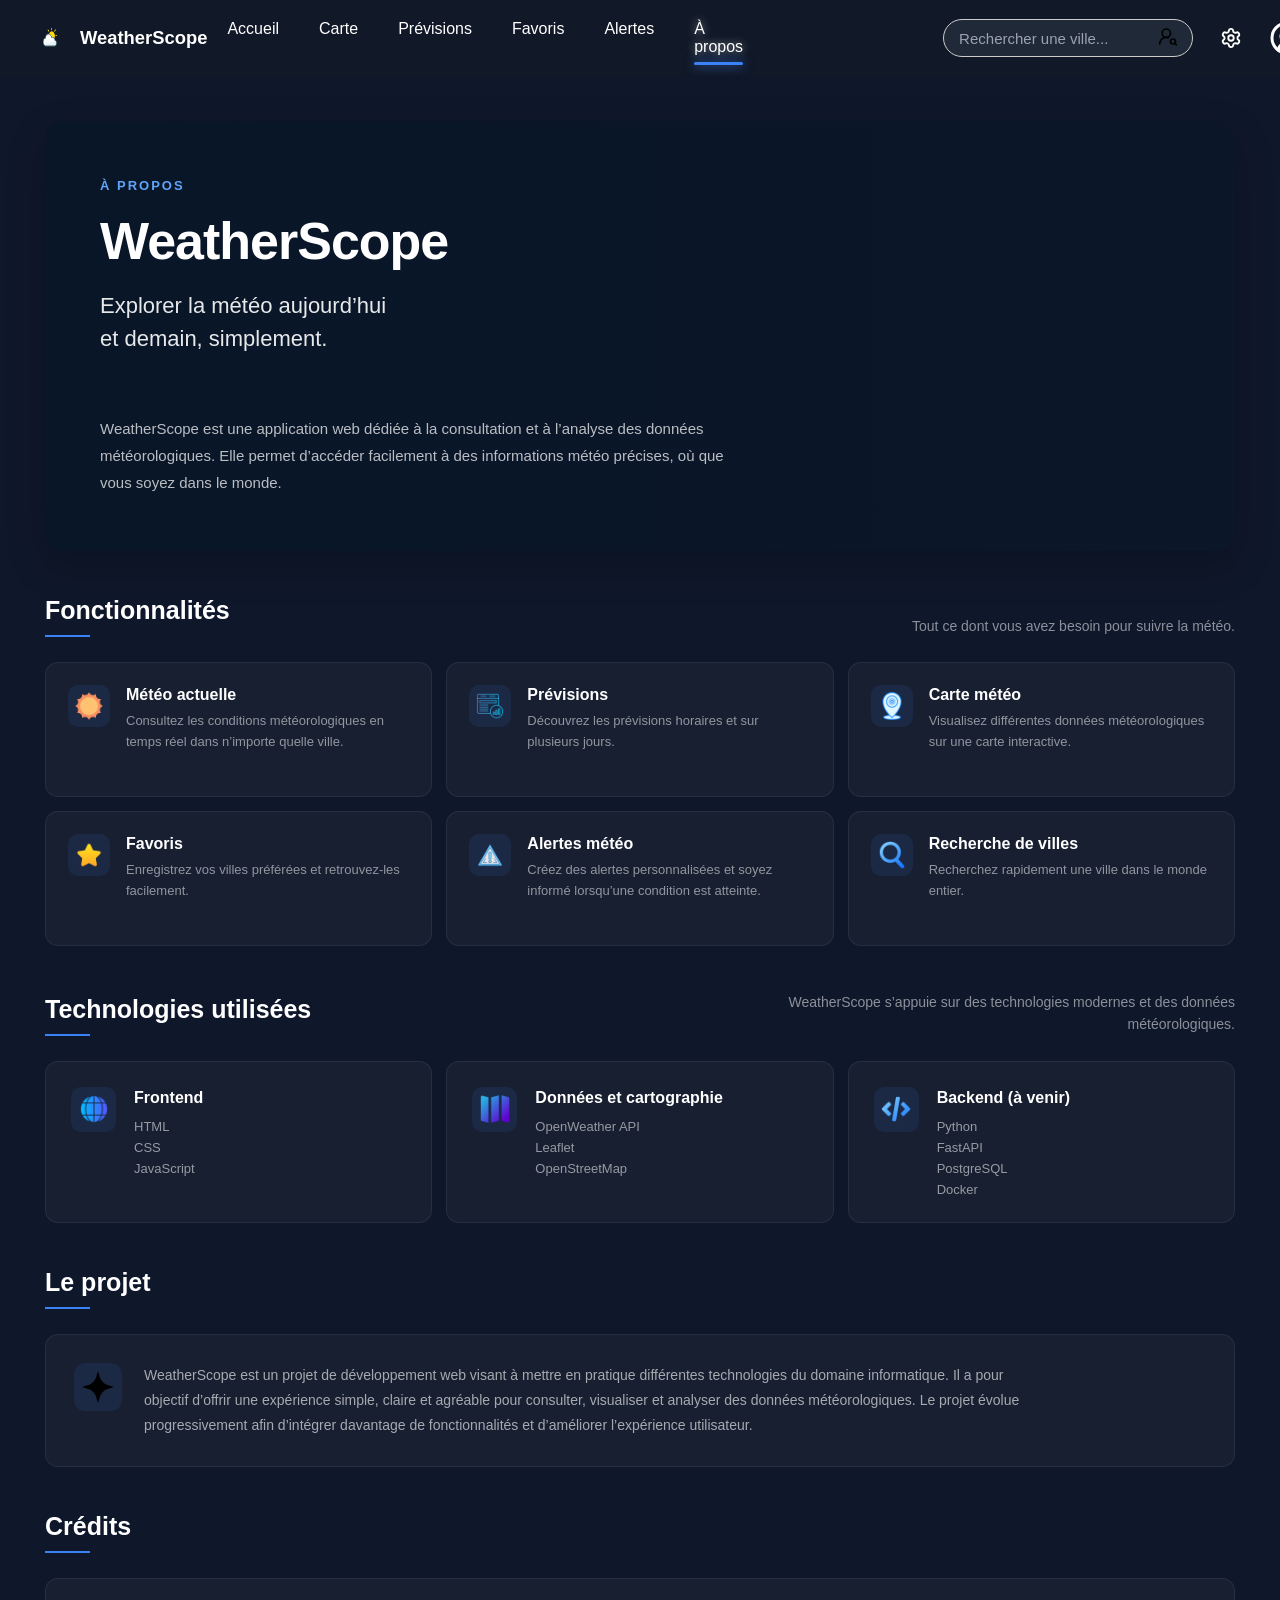
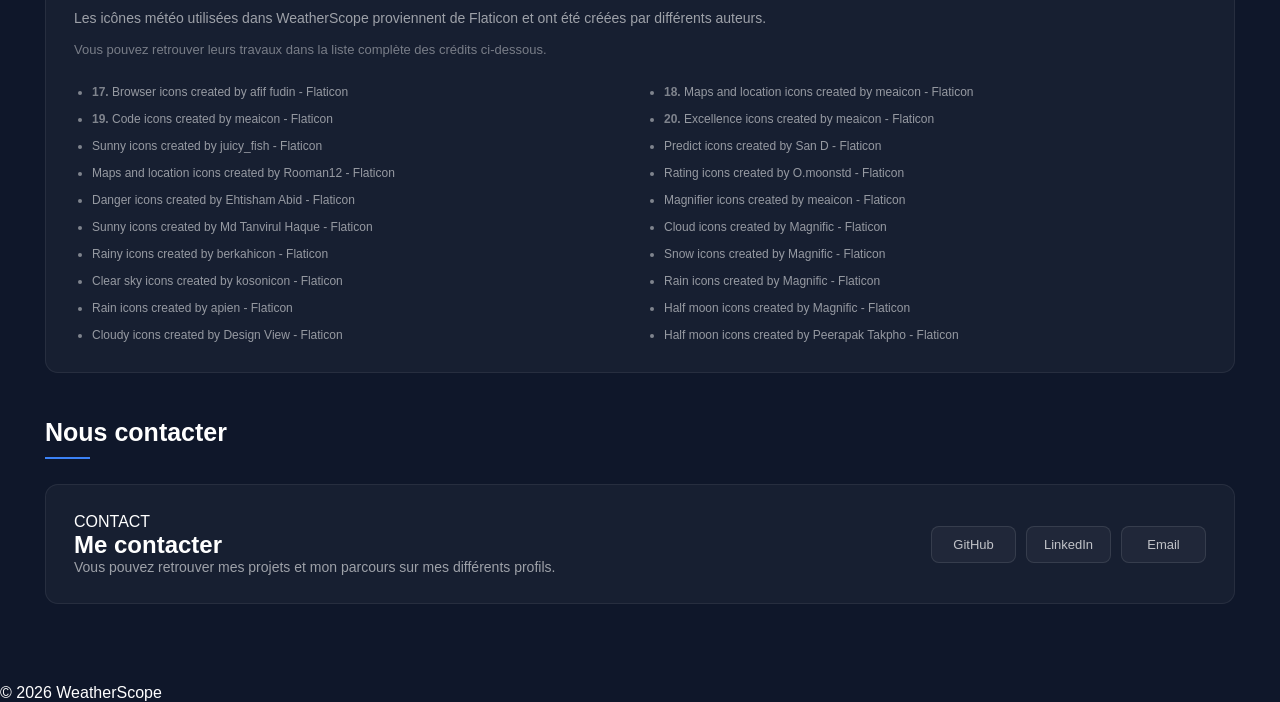
==== commit 983b8561: "Update WeatherScope frontend" ====
--- a/a_propos.html
+++ b/a_propos.html
@@ -1,178 +1,660 @@
-<!DOCTYPE html>
-<html lang="fr">
-<head>
-    <meta charset="UTF-8">
-    <meta name="viewport" content="width=device-width, initial-scale=1.0">
-    <title>WeatherScope</title>
-    <link rel="stylesheet" href="css/style.css">
-</head>
-<body>
-    <header>
-        <nav class="navbar">
-
-            <a href="index.html" class="logo">
-                <!--logo-->
-                <img src="images/logo.png" alt="Logo WeatherScope">
-                <h1>WeatherScope</h1>
-            </a>
-
-            <div class="navigation">
-                <!--Menu-->
-                <ul class="nav-links">
-                    <li><a href="index.html">Accueil</a></li>
-                    <li><a href="carte.html">Carte</a></li>
-                    <li><a href="previsions.html">Prévisions</a></li>
-                    <li><a href="favoris.html">Favoris</a></li>
-                    <li><a href="alerte.html">Alertes</a></li>
-                    <li><a href="a_propos.html" class="active">À propos</a></li>
-                </ul>
-            </div>
-
-            <div class="right-side">
-
-            <div class="search">
-
-                <form id="global-search-form">
-
-                    <input
-                        type="search"
-                        id="global-city-search"
-                        placeholder="Rechercher une ville..."
-                        autocomplete="off">
-
-                    <button type="submit" class="search-button">
-                        <img src="images/search.svg" alt="Rechercher">
-                    </button>
-
-                </form>
-
-            </div>
-
-            <div class="settings">
-                <img src="images/settings.svg" alt="Parametres">
-            </div>
-
-            <div class="profile">
-                <img src="images/profile.svg" alt="profile">
-            </div>
-
-            </div>
-        </nav>
-    </header>
-    <main>
-
-        <section class="about">
-            <h2>À propos de WeatherScope</h2>
-
-            <p>
-                WeatherScope est une application météo permettant de consulter
-                les conditions météorologiques actuelles, les prévisions,
-                les cartes météorologiques et les alertes.
-            </p>
-        </section>
-
-
-        <section class="credits">
-
-            <h2>Crédits</h2>
-
-            <p>
-                Les icônes météo utilisées dans WeatherScope proviennent de
-                Flaticon et ont été créées par différents auteurs.
-            </p>
-
-            <ul>
-
-                <li>
-                    <a href="https://www.flaticon.com/free-icons/sunny"
-                       target="_blank"
-                       rel="noopener noreferrer">
-                        Sunny icons created by Md Tanvirul Haque - Flaticon
-                    </a>
-                </li>
-
-                <li>
-                    <a href="https://www.flaticon.com/free-icons/cloud"
-                       target="_blank"
-                       rel="noopener noreferrer">
-                        Cloud icons created by Magnific - Flaticon
-                    </a>
-                </li>
-
-                <li>
-                    <a href="https://www.flaticon.com/free-icons/rainy"
-                       target="_blank"
-                       rel="noopener noreferrer">
-                        Rainy icons created by berkahicon - Flaticon
-                    </a>
-                </li>
-
-                <li>
-                    <a href="https://www.flaticon.com/free-icons/snow"
-                       target="_blank"
-                       rel="noopener noreferrer">
-                        Snow icons created by Magnific - Flaticon
-                    </a>
-                </li>
-
-                <li>
-                    <a href="https://www.flaticon.com/free-icons/clear-sky"
-                       target="_blank"
-                       rel="noopener noreferrer">
-                        Clear sky icons created by kosonicon - Flaticon
-                    </a>
-                </li>
-
-                <li>
-                    <a href="https://www.flaticon.com/free-icons/rain"
-                       target="_blank"
-                       rel="noopener noreferrer">
-                        Rain icons created by Magnific - Flaticon
-                    </a>
-                </li>
-
-                <li>
-                    <a href="https://www.flaticon.com/free-icons/rain"
-                       target="_blank"
-                       rel="noopener noreferrer">
-                        Rain icons created by apien - Flaticon
-                    </a>
-                </li>
-                <li>
-                    <a href="https://www.flaticon.com/free-icons/half-moon"
-                        target="_blank"
-                        rel="noopener noreferrer">
-                        Half moon icons created by Magnific - Flaticon
-                    </a>
-                </li>
-                <li>
-                    <a href="https://www.flaticon.com/free-icons/cloudy"
-                        target="_blank"
-                        rel="noopener noreferrer">
-                        Cloudy icons created by Design View - Flaticon
-                    </a>
-                </li>
-                <li>
-                    <a href="https://www.flaticon.com/free-icons/half-moon"
-                        target="_blank"
-                        rel="noopener noreferrer">
-                        Half moon icons created by Peerapak Takpho - Flaticon
-                    </a>
-                </li>
-            </ul>
-
-
-        </section>
-
-    </main>
-
-
-    <footer>
-
-        <p>
-            © 2026 WeatherScope
-        </p>
-
-    </footer>
-</body>
+<!DOCTYPE html>
+<html lang="fr">
+<head>
+    <meta charset="UTF-8">
+    <meta name="viewport" content="width=device-width, initial-scale=1.0">
+    <title>WeatherScope</title>
+    <link rel="stylesheet" href="css/style.css">
+</head>
+<body>
+    <header>
+        <nav class="navbar">
+
+            <a href="index.html" class="logo">
+                <!--logo-->
+                <img src="images/logo.png" alt="Logo WeatherScope">
+                <h1>WeatherScope</h1>
+            </a>
+
+            <div class="navigation">
+                <!--Menu-->
+                <ul class="nav-links">
+                    <li><a href="index.html">Accueil</a></li>
+                    <li><a href="carte.html">Carte</a></li>
+                    <li><a href="previsions.html">Prévisions</a></li>
+                    <li><a href="favoris.html">Favoris</a></li>
+                    <li><a href="alerte.html">Alertes</a></li>
+                    <li><a href="a_propos.html" class="active">À propos</a></li>
+                </ul>
+            </div>
+
+            <div class="right-side">
+
+            <div class="search">
+
+                <form id="global-search-form">
+
+                    <input
+                        type="search"
+                        id="global-city-search"
+                        placeholder="Rechercher une ville..."
+                        autocomplete="off">
+
+                    <button type="submit" class="search-button">
+                        <img src="images/search.svg" alt="Rechercher">
+                    </button>
+
+                </form>
+
+            </div>
+
+            <div class="settings">
+                <img src="images/settings.svg" alt="Parametres">
+            </div>
+
+            <div class="profile">
+                <img src="images/profile.svg" alt="profile">
+            </div>
+
+            </div>
+        </nav>
+    </header>
+    <main class="about-page">
+
+    <!-- =====================================================
+         PRÉSENTATION
+    ====================================================== -->
+
+    <section class="about-hero">
+
+        <div class="about-hero-content">
+
+            <span class="about-label">
+                À PROPOS
+            </span>
+
+            <h2>
+                WeatherScope
+            </h2>
+
+            <p class="about-hero-subtitle">
+                Explorer la météo aujourd’hui
+                <br>
+                et demain, simplement.
+            </p>
+
+        </div>
+
+        <div class="about-hero-description">
+
+            <p>
+                WeatherScope est une application web dédiée à la
+                consultation et à l’analyse des données météorologiques.
+                Elle permet d’accéder facilement à des informations
+                météo précises, où que vous soyez dans le monde.
+            </p>
+
+        </div>
+
+    </section>
+
+
+    <!-- =====================================================
+         FONCTIONNALITÉS
+    ====================================================== -->
+
+    <section class="about-section">
+
+        <div class="about-section-header">
+
+            <div>
+                <h3>
+                    Fonctionnalités
+                </h3>
+
+                <span class="about-section-line"></span>
+            </div>
+
+            <p>
+                Tout ce dont vous avez besoin pour suivre la météo.
+            </p>
+
+        </div>
+
+
+        <div class="about-features-grid">
+
+            <article class="about-feature-card">
+
+                <div class="about-feature-icon">
+                    <img src="images/weather/sun.png" alt="Météo actuelle">
+                </div>
+
+                <div>
+                    <h4>
+                        Météo actuelle
+                    </h4>
+
+                    <p>
+                        Consultez les conditions météorologiques
+                        en temps réel dans n’importe quelle ville.
+                    </p>
+                </div>
+
+            </article>
+
+
+            <article class="about-feature-card">
+
+                <div class="about-feature-icon">
+                    <img src="images/weather/predictive-chart.png" alt="feature-card">
+                </div>
+
+                <div>
+                    <h4>
+                        Prévisions
+                    </h4>
+
+                    <p>
+                        Découvrez les prévisions horaires
+                        et sur plusieurs jours.
+                    </p>
+                </div>
+
+            </article>
+
+
+            <article class="about-feature-card">
+
+                <div class="about-feature-icon">
+                    <img src="images/weather/weather-forecast.png" alt="forecast">
+                </div>
+
+                <div>
+                    <h4>
+                        Carte météo
+                    </h4>
+
+                    <p>
+                        Visualisez différentes données météorologiques
+                        sur une carte interactive.
+                    </p>
+                </div>
+
+            </article>
+
+
+            <article class="about-feature-card">
+
+                <div class="about-feature-icon">
+                    <img src="images/weather/star.png" alt="star">
+                </div>
+
+                <div>
+                    <h4>
+                        Favoris
+                    </h4>
+
+                    <p>
+                        Enregistrez vos villes préférées
+                        et retrouvez-les facilement.
+                    </p>
+                </div>
+
+            </article>
+
+
+            <article class="about-feature-card">
+
+                <div class="about-feature-icon">
+                    <img src="images/weather/alert.png" alt="alert">
+                </div>
+
+                <div>
+                    <h4>
+                        Alertes météo
+                    </h4>
+
+                    <p>
+                        Créez des alertes personnalisées
+                        et soyez informé lorsqu’une condition est atteinte.
+                    </p>
+                </div>
+
+            </article>
+
+
+            <article class="about-feature-card">
+
+                <div class="about-feature-icon">
+                    <img src="images/weather/search.png" alt="search">
+                </div>
+
+                <div>
+                    <h4>
+                        Recherche de villes
+                    </h4>
+
+                    <p>
+                        Recherchez rapidement une ville
+                        dans le monde entier.
+                    </p>
+                </div>
+
+            </article>
+
+        </div>
+
+    </section>
+
+
+    <!-- =====================================================
+         TECHNOLOGIES
+    ====================================================== -->
+
+    <section class="about-section">
+
+        <div class="about-section-header">
+
+            <div>
+                <h3>
+                    Technologies utilisées
+                </h3>
+
+                <span class="about-section-line"></span>
+            </div>
+
+            <p>
+                WeatherScope s’appuie sur des technologies
+                modernes et des données météorologiques.
+            </p>
+
+        </div>
+
+
+        <div class="about-technologies-grid">
+
+            <article class="about-technology-card">
+
+                <div class="about-technology-icon">
+                    <img src="images/weather/web-page.png" alt="web page">
+                </div>
+
+                <div>
+
+                    <h4>
+                        Frontend
+                    </h4>
+
+                    <ul>
+                        <li>HTML</li>
+                        <li>CSS</li>
+                        <li>JavaScript</li>
+                    </ul>
+
+                </div>
+
+            </article>
+
+
+            <article class="about-technology-card">
+
+                <div class="about-technology-icon">
+                    <img src="images/weather/map.png" alt="map">
+                </div>
+
+                <div>
+
+                    <h4>
+                        Données et cartographie
+                    </h4>
+
+                    <ul>
+                        <li>OpenWeather API</li>
+                        <li>Leaflet</li>
+                        <li>OpenStreetMap</li>
+                    </ul>
+
+                </div>
+
+            </article>
+
+
+            <article class="about-technology-card">
+
+                <div class="about-technology-icon">
+                    <img src="images/weather/code.png" alt="code">
+                </div>
+
+                <div>
+
+                    <h4>
+                        Backend (à venir)
+                    </h4>
+
+                    <ul>
+                        <li>Python</li>
+                        <li>FastAPI</li>
+                        <li>PostgreSQL</li>
+                        <li>Docker</li>
+                    </ul>
+
+                </div>
+
+            </article>
+
+        </div>
+
+    </section>
+
+
+    <!-- =====================================================
+         LE PROJET
+    ====================================================== -->
+
+    <section class="about-section">
+
+        <div class="about-section-header">
+
+            <div>
+                <h3>
+                    Le projet
+                </h3>
+
+                <span class="about-section-line"></span>
+            </div>
+
+        </div>
+
+
+        <div class="about-project-card">
+
+            <div class="about-project-icon">
+                <img src="images/weather/star_start.png" alt="star">
+            </div>
+
+            <p>
+                WeatherScope est un projet de développement web
+                visant à mettre en pratique différentes technologies
+                du domaine informatique. Il a pour objectif d’offrir
+                une expérience simple, claire et agréable pour consulter,
+                visualiser et analyser des données météorologiques.
+                Le projet évolue progressivement afin d’intégrer davantage
+                de fonctionnalités et d’améliorer l’expérience utilisateur.
+            </p>
+
+        </div>
+
+    </section>
+
+
+    <!-- =====================================================
+         CRÉDITS
+    ====================================================== -->
+
+    <section class="about-section">
+
+        <div class="about-section-header">
+
+            <div>
+                <h3>
+                    Crédits
+                </h3>
+
+                <span class="about-section-line"></span>
+            </div>
+
+        </div>
+
+
+        <div class="about-credits-card">
+
+            <p>
+                Les icônes météo utilisées dans WeatherScope
+                proviennent de Flaticon et ont été créées
+                par différents auteurs.
+            </p>
+
+            <p>
+                Vous pouvez retrouver leurs travaux dans
+                la liste complète des crédits ci-dessous.
+            </p>
+
+            <ul class="about-credits-list">
+
+
+
+
+                <li>
+    <strong>17.</strong>
+    <a href="https://www.flaticon.com/free-icons/browser" title="browser icons">
+        Browser icons created by afif fudin - Flaticon
+    </a>
+</li>
+
+<li>
+    <strong>18.</strong>
+    <a href="https://www.flaticon.com/free-icons/maps-and-location" title="maps and location icons">
+        Maps and location icons created by meaicon - Flaticon
+    </a>
+</li>
+
+<li>
+    <strong>19.</strong>
+    <a href="https://www.flaticon.com/free-icons/code" title="code icons">
+        Code icons created by meaicon - Flaticon
+    </a>
+</li>
+
+<li>
+    <strong>20.</strong>
+    <a href="https://www.flaticon.com/free-icons/excellence" title="Excellence icons">
+        Excellence icons created by meaicon - Flaticon
+    </a>
+</li>
+                <li>
+    <a href="https://www.flaticon.com/free-icons/sunny"
+       target="_blank"
+       rel="noopener noreferrer">
+        Sunny icons created by juicy_fish - Flaticon
+    </a>
+</li>
+
+<li>
+    <a href="https://www.flaticon.com/free-icons/predict"
+       target="_blank"
+       rel="noopener noreferrer">
+        Predict icons created by San D - Flaticon
+    </a>
+</li>
+
+<li>
+    <a href="https://www.flaticon.com/free-icons/maps-and-location"
+       target="_blank"
+       rel="noopener noreferrer">
+        Maps and location icons created by Rooman12 - Flaticon
+    </a>
+</li>
+
+<li>
+    <a href="https://www.flaticon.com/free-icons/rating"
+       target="_blank"
+       rel="noopener noreferrer">
+        Rating icons created by O.moonstd - Flaticon
+    </a>
+</li>
+
+<li>
+    <a href="https://www.flaticon.com/free-icons/danger"
+       target="_blank"
+       rel="noopener noreferrer">
+        Danger icons created by Ehtisham Abid - Flaticon
+    </a>
+</li>
+
+<li>
+    <a href="https://www.flaticon.com/free-icons/magnifier"
+       target="_blank"
+       rel="noopener noreferrer">
+        Magnifier icons created by meaicon - Flaticon
+    </a>
+</li>
+                <li>
+                    <a href="https://www.flaticon.com/free-icons/sunny"
+                       target="_blank"
+                       rel="noopener noreferrer">
+                        Sunny icons created by Md Tanvirul Haque - Flaticon
+                    </a>
+                </li>
+
+                <li>
+                    <a href="https://www.flaticon.com/free-icons/cloud"
+                       target="_blank"
+                       rel="noopener noreferrer">
+                        Cloud icons created by Magnific - Flaticon
+                    </a>
+                </li>
+
+                <li>
+                    <a href="https://www.flaticon.com/free-icons/rainy"
+                       target="_blank"
+                       rel="noopener noreferrer">
+                        Rainy icons created by berkahicon - Flaticon
+                    </a>
+                </li>
+
+                <li>
+                    <a href="https://www.flaticon.com/free-icons/snow"
+                       target="_blank"
+                       rel="noopener noreferrer">
+                        Snow icons created by Magnific - Flaticon
+                    </a>
+                </li>
+
+                <li>
+                    <a href="https://www.flaticon.com/free-icons/clear-sky"
+                       target="_blank"
+                       rel="noopener noreferrer">
+                        Clear sky icons created by kosonicon - Flaticon
+                    </a>
+                </li>
+
+                <li>
+                    <a href="https://www.flaticon.com/free-icons/rain"
+                       target="_blank"
+                       rel="noopener noreferrer">
+                        Rain icons created by Magnific - Flaticon
+                    </a>
+                </li>
+
+                <li>
+                    <a href="https://www.flaticon.com/free-icons/rain"
+                       target="_blank"
+                       rel="noopener noreferrer">
+                        Rain icons created by apien - Flaticon
+                    </a>
+                </li>
+
+                <li>
+                    <a href="https://www.flaticon.com/free-icons/half-moon"
+                       target="_blank"
+                       rel="noopener noreferrer">
+                        Half moon icons created by Magnific - Flaticon
+                    </a>
+                </li>
+
+                <li>
+                    <a href="https://www.flaticon.com/free-icons/cloudy"
+                       target="_blank"
+                       rel="noopener noreferrer">
+                        Cloudy icons created by Design View - Flaticon
+                    </a>
+                </li>
+
+                <li>
+                    <a href="https://www.flaticon.com/free-icons/half-moon"
+                       target="_blank"
+                       rel="noopener noreferrer">
+                        Half moon icons created by Peerapak Takpho - Flaticon
+                    </a>
+                </li>
+
+            </ul>
+
+        </div>
+
+    </section>
+
+
+    <!-- =====================================================
+         NOUS CONTACTER
+    ====================================================== -->
+
+    <section class="about-section about-contact-section">
+
+        <div class="about-section-header">
+
+            <div>
+                <h3>
+                    Nous contacter
+                </h3>
+
+                <span class="about-section-line"></span>
+            </div>
+
+        </div>
+
+
+        <section class="about-contact">
+    <div>
+        <span class="about-section-label">CONTACT</span>
+        <h2>Me contacter</h2>
+        <p>
+            Vous pouvez retrouver mes projets et mon parcours
+            sur mes différents profils.
+        </p>
+    </div>
+
+    <div class="about-contact-links">
+
+        <!-- GitHub -->
+        <a href="https://github.com/rouuikaya"
+           target="_blank"
+           class="about-contact-button"
+           rel="noopener noreferrer">
+            GitHub
+        </a>
+
+        <!-- LinkedIn -->
+        <a href="https://www.linkedin.com/in/roukaya-merabti-95274b405/"
+           target="_blank"
+           class="about-contact-button"
+           class="about-contact-button"
+           rel="noopener noreferrer">
+            LinkedIn
+        </a>
+
+        <!-- Email -->
+        <a href="mailto:roukaya.merab2008@gmail.com"
+        class="about-contact-button">
+            Email
+
+        </a>
+
+    </div>
+</section>
+
+    </section>
+
+</main>
+
+
+    <footer>
+
+        <p>
+            © 2026 WeatherScope
+        </p>
+
+    </footer>
+</body>
 </html>
--- a/css/style.css
+++ b/css/style.css
@@ -1,2357 +1,4085 @@
-/* ===== RESET ===== */
-
-*{
-    margin: 0;
-    padding: 0;
-    box-sizing: border-box;
-}
-body{
-    font-family: Arial, Helvetica, sans-serif;
-    background-color: #0f172a;
-    color: white;
-}
-.navbar{
-    display: flex;
-    align-items: center;
-    justify-content: space-between;
-    background-color: #111827;
-    padding: 18px 30px;
-}
-.logo{
-    display: flex;
-    align-items: center;
-    text-decoration: none;
-    color: white;
-}
-.logo img{
-    width: 40px;
-    height: 40px;
-    margin-right: 10px;
-}
-.logo h1{
-    font-size: 1.15rem;
-    font-weight: 600;
-    margin: 0;
-}
-.nav-links{
-    display: flex;
-    list-style: none;
-}
-.nav-links a {
-    text-decoration: none;
-    color: white;
-    font-weight: 500;
-    position: relative;
-    transition: color 0.3s ease;
-}
-.nav-links a.active{
-    color: white;
-    text-shadow: 0 0 8px rgba(255, 255, 255, 0.6);
-}
-.nav-links a.active::after {
-    content: "";
-    position: absolute;
-    left: 0;
-    bottom: -10px;
-    width: 100%;
-    height: 3px;
-    background-color: #3b82f6;
-    border-radius: 20px;
-    box-shadow: 0 0 12px #3b82f6;
-}
-.nav-links li{
-    margin: 0 20px;
-}
-
-.right-side{
-    display: flex;
-    align-items: center;
-    gap: 15px;
-}
-.search form {
-    position: relative;
-}
-.search input {
-    width: 250px;
-    height: 38px;
-    padding: 0 45px 0 15px;
-
-    background-color: #1f2937;
-    color: white;
-
-    border: 1px solid #ccc;
-    border-radius: 25px;
-    outline: none;
-    font-size: 15px;
-}
-.search input::placeholder{
-    color: #9ca3af;
-}
-.search img{
-    position: absolute;
-    right: 15px;
-    top: 50%;
-    transform: translateY(-50%);
-    width: 20px;
-    height: 20px;
-    cursor: pointer;
-}
-
-.search-button {
-    position: absolute;
-
-    right: 10px;
-    top: 50%;
-
-    transform: translateY(-50%);
-
-    border: none;
-    background: transparent;
-
-    padding: 5px;
-
-    cursor: pointer;
-}
-
-.search-button img {
-    position: static;
-    transform: none;
-
-    width: 20px;
-    height: 20px;
-}
-.settings img{
-    width: 22px;
-    height: 22px;
-    cursor: pointer;
-}
-.profile img {
-    width: 36px;
-    height: 36px;
-    cursor: pointer;
-}
-.search{
-    margin-left: 180px;
-    display: flex;
-    align-items: center;
-}
-.settings{
-    margin-left: 12px;
-    display: flex;
-    align-items: center;
-}
-.profile{
-    margin-left: 12px;
-    display: flex;
-    align-items: center;
-}
-main{
-    width: 100%;
-}
-.hero{
-    display: flex;
-    gap: 25px;
-    padding: 25px;
-    width: 100%;
-    height: 400px;
-}
-.hero-left {
-    display: flex;
-    flex-direction: column;
-    position: relative;
-    flex: 1.8;
-    background-image: url(../images/background/clear.jpg);
-    background-size: cover;
-    background-position: center;
-
-    border-radius: 25px;
-    overflow: hidden;
-
-    padding: 14px 18px 18px 18px;
-}
-.hero-left::before {
-    content: "";
-    position: absolute;
-    inset: 0;
-    background: rgba(0, 0, 0, 0.18);
-    z-index: 0;
-}
-.hero-left > * {
-    position: relative;
-    z-index: 1;
-}
-.hero-right{
-    position: relative;
-    flex: 1.4;
-    height: 100%;
-    background-color: rgba(255, 255, 255, 0.08);
-    overflow: hidden;
-    border-radius: 25px;
-}
-.hero-header{
-    display: flex;
-    flex-direction: column;
-}
-.hero-top{
-    display: flex;
-    justify-content: space-between;
-    align-items: flex-start;
-}
-
-.title {
-    display: flex;
-    align-items: center;
-}
-.title h2 {
-    font-size: 20px;
-    font-weight: 600;
-}
-.current-location {
-    display: flex;
-    align-items: center;
-    gap: 6px;
-    margin-top: 6px;
-    margin-left: 8px;
-}
-.search-weather {
-    margin-right: 35px;
-    margin-top: 8px;
-    align-self: center;
-}
-.weather-card {
-    background: rgba(15, 23, 42, 0.50);
-    backdrop-filter: blur(12px);
-
-    border: 1px solid rgba(255, 255, 255, 0.15);
-    box-shadow: 0 8px 30px rgba(0, 0, 0, 0.20);
-
-    border-radius: 25px;
-    padding: 12px 18px;
-    max-width: 390px;
-    margin-top: 10px;
-}
-.weather-main{
-    display: flex;
-    align-items: center;
-    gap: 18px;
-}
-#weather_icon{
-    width: 95px;
-    height: 95px;
-}
-.weather-info{
-    display: flex;
-    flex-direction: column;
-    gap: 8px;
-}
-#temperature{
-    font-size: 46px;
-    font-weight: 700;
-    line-height: 1;
-}
-#description{
-    font-size: 22px;
-    font-weight: 600;
-    margin-top: 8px;
-
-}
-#city{
-    font-size: 18px;
-    color: #d1d5db;
-}
-.weather-details{
-    display: flex;
-    justify-content: space-between;
-    margin-top: 25px;
-    border-top: 1px solid rgba(255, 255, 255, .15);
-    padding-top: 20px;
-}
-.detail{
-    display: flex;
-    flex-direction: column;
-    gap: 6px;
-}
-.detail span{
-    color: #cbd5e1;
-    font-size: 15px;
-}
-.detail p {
-    font-size: 18px;
-    font-weight: 600;
-}
-.title img {
-    width: 24px;
-    height: 24px;
-    margin-right: 10px;
-}
-
-.current-location img {
-    width: 16px;
-    height: 16px;
-    margin-right: 6px;
-}
-#location {
-    font-size: 16px;
-    font-weight: 600;
-    color: #cbd5e1;
-}
-.search-weather form {
-    position: relative;
-}
-.search-weather input {
-    width: 420px;
-    height: 50px;
-    padding: 0 55px 0 20px;
-
-    background: rgba(255, 255, 255, 0.06);
-    border: 2px solid rgba(255, 255, 255, 0.18);
-    border-radius: 30px;
-
-    color: white;
-    font-size: 16px;
-    outline: none;
-}
-.search-weather input::placeholder {
-    color: #b8c1d1;
-}
-.search-weather img {
-    position: absolute;
-    right: 18px;
-    top: 50%;
-    transform: translateY(-50%);
-    width: 22px;
-    height: 22px;
-    cursor: pointer;
-
-}
-#datetime{
-    margin-top: 10px;
-    font-size: 15px;
-    color: #94a3b8;
-    font-weight: 500;
-}
-#map {
-    width: 100%;
-    height: 100%;
-    border-radius: 25px;
-}
-.weather-popup {
-    background: rgba(255, 255, 255, 0.18);
-    backdrop-filter: blur(10px);
-    border: 1px solid rgba(255,255,255,0.2);
-    color: white;
-    padding: 10px 14px;
-    border-radius: 15px;
-    text-align: center;
-    min-width: 110px;
-}
-.weather-popup h3{
-    font-size: 17px;
-    margin-bottom: 3px;
-}
-.popup-temp{
-    display: flex;
-    justify-content: center;
-    align-items: center;
-    gap: 6px;
-}
-
-.popup-temp img{
-    width: 35px;
-    height: 35px;
-}
-
-.popup-temp span{
-    font-size: 22px;
-    font-weight: bold;
-}
-.leaflet-popup-content-wrapper{
-    background: transparent !important;
-    box-shadow: none !important;
-    border: none !important; 
-}
-.leaflet-popup-content {
-    margin: 0 !important;
-}
-
-.leaflet-popup-tip{
-    display: none !important;
-}
-.legend{
-    position: absolute;
-    bottom: 15px;
-    left: 50%;
-    transform: translateX(-50%);
-
-    display: flex;
-    align-items: center;
-    gap: 12px;
-
-    background: rgba(30, 41, 59, 0.85);
-    padding: 10px 16px;
-    border-radius: 25px;
-
-    backdrop-filter: blur(8px);
-    z-index: 1000;
-}
-.legend span{
-    color: white;
-    font-size: 14px;
-    font-weight: 600;
-}
-.legend-gradient{
-    width: 180px;
-    height: 12px;
-    border-radius: 20px;
-
-    background: linear-gradient(
-        to right,
-        #2563eb,
-        #38bdf8,
-        #22c55e,
-        #eab308,
-        #f97316,
-        #ef4444
-    );
-}
-/* ===== METEO DES GRANDES VILLES ===== */
-
-.cities-weather {
-    margin: 0 25px 25px 25px;
-    padding: 20px;
-    
-    background: rgba(255, 255, 255, 0.06);
-    border: 1px solid rgba(255, 255, 255, 0.10);
-    border-radius: 25px;
-
-    backdrop-filter: blur(10px);
-}
-.cities-header {
-    display: flex;
-    align-items: center;
-    gap: 25px;
-    margin-bottom: 18px;
-}
-
-.cities-header h2 {
-    font-size: 24px;
-    white-space: nowrap;
-}
-.cities-search {
-    flex: 1;
-}
-
-.cities-search form {
-    width: 100%;
-}
-
-.cities-search input {
-    width: 100%;
-    max-width: 380px;
-    height: 42px;
-
-    padding: 0 18px;
-
-    background: rgba(255, 255, 255, 0.07);
-    border: 1px solid rgba(255, 255, 255, 0.18);
-    border-radius: 25px;
-
-    color: white;
-    outline: none;
-    font-size: 14px;
-}
-
-.cities-search input::placeholder {
-    color: #9ca3af;
-}
-#show-more-cities {
-    padding: 10px 18px;
-
-    background: #2563eb;
-    color: white;
-
-    border: none;
-    border-radius: 10px;
-
-    font-size: 14px;
-    font-weight: 600;
-
-    cursor: pointer;
-
-    transition: 0.3s ease;
-}
-
-#show-more-cities:hover {
-    background: #3b82f6;
-}
-.cities-table {
-    width: 100%;
-    overflow: hidden;
-
-    border-radius: 15px;
-}
-.city-row {
-    display: grid;
-
-    grid-template-columns:
-        1.2fr
-        1.2fr
-        1fr
-        1.4fr
-        1fr
-        1fr
-        1fr;
-
-    align-items: center;
-
-    min-height: 55px;
-
-    padding: 0 15px;
-
-    border-bottom: 1px solid rgba(255, 255, 255, 0.08);
-}
-.city-header-row {
-    min-height: 40px;
-
-    color: #94a3b8;
-
-    font-size: 13px;
-    font-weight: 600;
-
-    background: rgba(255, 255, 255, 0.04);
-}
-#cities-container .city-row {
-    background: rgba(15, 23, 42, 0.35);
-
-    transition: background 0.2s ease;
-}
-
-#cities-container .city-row:hover {
-    background: rgba(59, 130, 246, 0.10);
-}
-/* ===== PREVISIONS ===== */
-
-.forecast {
-    margin: 0 25px 25px 25px;
-    padding: 20px;
-
-    background: rgba(255, 255, 255, 0.06);
-    border: 1px solid rgba(255, 255, 255, 0.10);
-    border-radius: 25px;
-
-    backdrop-filter: blur(10px);
-}
-
-
-/* ===== TITRE ===== */
-
-.forecast-title h2 {
-    font-size: 22px;
-    font-weight: 600;
-    margin-bottom: 18px;
-}
-
-#forecast-city {
-    font-weight: 600;
-}
-
-
-/* ===== JOURS ===== */
-
-.forecast-days {
-    display: flex;
-    align-items: center;
-    gap: 8px;
-
-    margin-bottom: 12px;
-}
-
-.forecast-days .day {
-    border: none;
-    background: transparent;
-
-    color: white;
-
-    padding: 8px 15px;
-
-    border-radius: 8px;
-
-    font-size: 13px;
-    cursor: pointer;
-}
-
-.forecast-days .day.active {
-    background: #2563eb;
-    font-weight: 600;
-}
-
-.forecast-days .day:hover {
-    background: rgba(59, 130, 246, 0.25);
-}
-
-
-/* ===== CONTENU PRINCIPAL ===== */
-
-.forecast-content {
-    display: flex;
-    gap: 15px;
-}
-
-
-/* ===== PARTIE GAUCHE ===== */
-
-.forecast-main {
-    flex: 1;
-
-    min-width: 0;
-}
-
-
-/* ===== PREVISIONS HORAIRES ===== */
-
-.forecast-scroll {
-    width: 100%;
-    overflow-x: auto;
-    overflow-y: hidden;
-}
-
-.hourly-forecast {
-    display: flex;
-    gap: 8px;
-    width: max-content;
-}
-
-
-/* ===== CARTE HORAIRE ===== */
-
-.forecast-card {
-    display: flex;
-    flex-direction: column;
-    align-items: center;
-
-    gap: 8px;
-
-    padding: 14px 8px;
-
-    background: rgba(255, 255, 255, 0.06);
-
-    border: 1px solid rgba(255, 255, 255, 0.08);
-
-    border-radius: 12px;
-
-    min-width: 140px;
-}
-
-.forecast-time {
-    font-size: 14px;
-    color: #cbd5e1;
-}
-
-.forecast-card img {
-    width: 48px;
-    height: 48px;
-    object-fit: contain;
-}
-
-.forecast-card strong {
-    font-size: 18px;
-}
-
-.forecast-card span:not(.forecast-time) {
-    font-size: 12px;
-    color: #94a3b8;
-}
-
-
-/* ===== PREVISIONS DES JOURS ===== */
-
-.daily-forecast {
-    display: grid;
-
-    grid-template-columns: repeat(6, 1fr);
-
-    gap: 8px;
-
-    margin-top: 10px;
-}
-.daily-forecast {
-    display: flex;
-    gap: 12px;
-    overflow-x: auto;
-    padding: 10px 0;
-    width: 100%;
-}
-
-.daily-card {
-    flex: 1 ;
-    min-height: 0px;
-
-    display: flex;
-    flex-direction: column;
-    align-items: center;
-    justify-content: space-between;
-
-    padding: 15px;
-
-    background: rgba(255, 255, 255, 0.06);
-    border: 1px solid rgba(255, 255, 255, 0.10);
-    border-radius: 15px;
-
-    text-align: center;
-
-    cursor: pointer;
-    border: 1px solid rgba(255, 255, 255, 0.10);
-
-    color: white;
-    font-family: inherit;
-
-    transition: background 0.2s ease, border-color 0.2s ease;
-}
-.daily-card strong,
-.daily-card span {
-    color: inherit;
-}
-.daily-card:hover {
-    background: rgba(59, 130, 246, 0.20);
-    border-color: rgba(59, 130, 246, 0.6);
-}
-.daily-card.active {
-    border: 2px solid #3b82f6;
-    background: rgba(59, 130, 246, 0.12);
-    border-color: #3b82f6;
-    color: white;
-}
-
-.daily-card img {
-    width: 50px;
-    height: 50px;
-    object-fit: contain;
-}
-
-.daily-day {
-    font-size: 15px;
-}
-
-.daily-date {
-    font-size: 12px;
-    color: #cbd5e1;
-}
-
-.daily-max {
-    font-size: 20px;
-}
-
-.daily-min {
-    font-size: 14px;
-    color: #cbd5e1;
-}
-
-.daily-humidity {
-    font-size: 13px;
-    color: #94a3b8;
-}
-
-/* ===== CARTE D'UN JOUR ===== */
-
-.day-card {
-    display: flex;
-    flex-direction: column;
-    align-items: center;
-
-    gap: 6px;
-
-    padding: 12px 8px;
-
-    background: rgba(255, 255, 255, 0.06);
-
-    border: 1px solid rgba(255, 255, 255, 0.08);
-
-    border-radius: 12px;
-
-    text-align: center;
-}
-
-.day-card strong:first-child {
-    font-size: 13px;
-}
-
-.day-card small {
-    color: #94a3b8;
-    font-size: 11px;
-}
-
-.day-card img {
-    width: 45px;
-    height: 45px;
-    object-fit: contain;
-}
-
-.day-card strong {
-    font-size: 17px;
-}
-
-.day-card span {
-    font-size: 12px;
-    color: #94a3b8;
-}
-
-
-/* ===== DETAILS DU JOUR ===== */
-
-.forecast-details {
-    width: 250px;
-
-    padding: 15px;
-
-    background: rgba(15, 23, 42, 0.35);
-
-    border: 1px solid rgba(255, 255, 255, 0.08);
-
-    border-radius: 15px;
-}
-
-.forecast-details h3 {
-    font-size: 16px;
-    margin-bottom: 12px;
-}
-
-
-/* ===== LIGNE DE DETAIL ===== */
-
-.detail-row {
-    display: flex;
-
-    justify-content: space-between;
-    align-items: center;
-
-    padding: 9px 0;
-
-    border-bottom: 1px solid rgba(255, 255, 255, 0.08);
-
-    font-size: 13px;
-}
-
-.detail-row:last-child {
-    border-bottom: none;
-}
-
-.detail-row span {
-    color: #cbd5e1;
-}
-
-.detail-row strong {
-    font-weight: 600;
-}
-
-/* =========================================================
-   PAGE PREVISIONS
-========================================================= */
-
-.prevision-page {
-    width: 100%;
-    max-width: 1400px;
-    margin: 0 auto;
-    padding: 40px;
-}
-
-
-/* =========================================================
-   HERO
-========================================================= */
-
-.prevision-hero {
-    width: 100%;
-}
-
-
-/* =========================
-   EN-TÊTE DU HERO
-========================= */
-
-.prevision-hero-header {
-    display: flex;
-    justify-content: space-between;
-    align-items: center;
-    margin-bottom: 30px;
-}
-
-.prevision-location span {
-    font-size: 14px;
-    font-weight: bold;
-}
-
-.prevision-location h2 {
-    margin: 8px 0;
-    font-size: 42px;
-}
-
-.prevision-location p {
-    margin: 0;
-    font-size: 16px;
-}
-
-
-/* =========================
-   BOUTON POSITION
-========================= */
-
-#prevision-location-button {
-    border: none;
-    padding: 14px 24px;
-
-    border-radius: 12px;
-
-    background-color: #1976d2;
-    color: white;
-
-    font-size: 15px;
-    font-weight: bold;
-
-    cursor: pointer;
-}
-
-
-/* =========================================================
-   MÉTÉO + ÉVOLUTION
-========================================================= */
-
-.prevision-hero-content {
-    display: grid;
-
-    grid-template-columns: 1fr 1.2fr;
-
-    gap: 20px;
-}
-
-
-/* =========================================================
-   CARTE MÉTÉO ACTUELLE
-========================================================= */
-
-.prevision-current {
-    background: linear-gradient(
-        135deg,
-        #1976d2,
-        #268bdc
-    );
-
-    border-radius: 18px;
-
-    padding: 24px;
-
-    color: white;
-}
-
-
-/* =========================
-   DATE / HEURE
-========================= */
-
-.prevision-current-date {
-    font-size: 15px;
-    font-weight: bold;
-
-    margin-bottom: 25px;
-}
-
-
-/* =========================
-   MÉTÉO PRINCIPALE
-========================= */
-
-.prevision-current-weather {
-    display: flex;
-
-    align-items: center;
-
-    gap: 25px;
-}
-
-.prevision-current-weather img {
-    width: 110px;
-    height: 110px;
-
-    object-fit: contain;
-}
-
-.prevision-current-temperature {
-    font-size: 60px;
-
-    display: block;
-}
-
-.prevision-current-weather p {
-    margin: 5px 0;
-
-    font-size: 22px;
-    font-weight: bold;
-}
-
-.prevision-current-weather span {
-    font-size: 15px;
-}
-
-
-/* =========================================================
-   DÉTAILS MÉTÉO
-========================================================= */
-
-.prevision-current-details {
-    display: grid;
-
-    grid-template-columns: repeat(4, 1fr);
-
-    margin-top: 30px;
-
-    border-top: 1px solid rgba(255,255,255,0.2);
-
-    padding-top: 20px;
-}
-
-.prevision-current-details div {
-    display: flex;
-
-    flex-direction: column;
-
-    gap: 8px;
-}
-
-.prevision-current-details span {
-    font-size: 13px;
-}
-
-.prevision-current-details strong {
-    font-size: 15px;
-}
-
-
-/* =========================================================
-   ÉVOLUTION DE LA JOURNÉE
-========================================================= */
-
-.prevision-evolution {
-    background-color: white;
-
-    border-radius: 18px;
-
-    overflow: hidden;
-
-    border: 1px solid #e5e5e5;
-}
-
-.prevision-evolution-header {
-    padding: 20px;
-
-    border-bottom: 1px solid #e5e5e5;
-}
-
-.prevision-evolution-header h3 {
-    margin: 0;
-
-    font-size: 16px;
-}
-
-
-/* =========================================================
-   CONTENEUR DES PRÉVISIONS HORAIRES
-========================================================= */
-
-.prevision-hourly-chart {
-    min-height: 250px;
-
-    position: relative;
-
-    overflow-x: auto;
-    overflow-y: hidden;
-
-    padding: 15px;
-}
-
-
-/* =========================
-   CARTES HORAIRES
-========================= */
-
-.prevision-hourly-items {
-    display: flex;
-
-    width: max-content;
-
-    min-width: 100%;
-
-    gap: 0;
-}
-
-
-/* Une prévision horaire */
-
-.prevision-hourly-card {
-    width: 105px;
-
-    min-width: 105px;
-
-    padding: 12px 8px;
-
-    display: flex;
-
-    flex-direction: column;
-
-    align-items: center;
-
-    gap: 8px;
-
-    border-right: 1px solid #e5e5e5;
-
-    text-align: center;
-
-    color: #1e293b;
-}
-
-
-/* Heure */
-
-.prevision-hourly-time {
-    font-size: 14px;
-
-    font-weight: 600;
-}
-
-
-/* Icône */
-
-.prevision-hourly-icon {
-    width: 50px;
-    height: 50px;
-
-    object-fit: contain;
-}
-
-
-/* Température */
-
-.prevision-hourly-temperature {
-    font-size: 18px;
-}
-
-
-/* Humidité */
-
-.prevision-hourly-humidity {
-    font-size: 12px;
-
-    color: #64748b;
-}
-
-
-/* Vent */
-
-.prevision-hourly-wind {
-    font-size: 12px;
-
-    color: #64748b;
-}
-
-
-/* =========================
-   COURBE
-========================= */
-
-.prevision-temperature-chart {
-    display: block;
-
-    width: 100%;
-
-    min-width: 700px;
-
-    height: 90px;
-
-    margin-top: 5px;
-}
-
-
-/* =========================================================
-   5 PROCHAINS JOURS
-========================================================= */
-
-.prevision-week {
-    margin-top: 20px;
-
-    background-color: white;
-
-    border: 1px solid #e5e5e5;
-
-    border-radius: 18px;
-
-    padding: 24px;
-}
-
-.prevision-week h3 {
-    margin: 0 0 20px 0;
-
-    font-size: 18px;
-}
-
-
-/* =========================
-   CONTENEUR DES 5 JOURS
-========================= */
-
-.prevision-week-container {
-    display: grid;
-
-    grid-template-columns: repeat(5, 1fr);
-
-    gap: 12px;
-}
-
-
-/* =========================================================
-   CARTE D'UN JOUR
-========================================================= */
-
-.prevision-daily-card {
-    border: 1px solid #e5e5e5;
-
-    border-radius: 14px;
-
-    background-color: white;
-
-    padding: 18px 10px;
-
-    display: flex;
-
-    flex-direction: column;
-
-    align-items: center;
-
-    gap: 5px;
-
-    cursor: pointer;
-
-    color: #1e293b;
-
-    font-family: inherit;
-
-    transition:
-        background-color 0.2s ease,
-        border-color 0.2s ease,
-        transform 0.2s ease;
-}
-
-
-/* =========================
-   HOVER
-========================= */
-
-.prevision-daily-card:hover {
-    background-color: #f8fafc;
-
-    border-color: #3b82f6;
-
-    transform: translateY(-2px);
-}
-
-
-/* =========================
-   JOUR
-========================= */
-
-.prevision-daily-day {
-    font-size: 15px;
-
-    font-weight: 600;
-}
-
-
-/* =========================
-   DATE
-========================= */
-
-.prevision-daily-date {
-    margin-top: 5px;
-
-    font-size: 13px;
-
-    color: #64748b;
-}
-
-
-/* =========================
-   ICÔNE
-========================= */
-
-.prevision-daily-icon {
-    width: 65px;
-    height: 65px;
-
-    object-fit: contain;
-
-    margin: 15px 0;
-}
-
-
-/* =========================
-   TEMPÉRATURE MAX
-========================= */
-
-.prevision-daily-max {
-    font-size: 22px;
-
-    font-weight: 600;
-}
-
-
-/* =========================
-   TEMPÉRATURE MIN
-========================= */
-
-.prevision-daily-min {
-    margin-top: 5px;
-
-    font-size: 15px;
-
-    color: #64748b;
-}
-
-
-/* =========================
-   HUMIDITÉ / PLUIE
-========================= */
-
-.prevision-daily-humidity {
-    margin-top: 12px;
-
-    font-size: 13px;
-
-    color: #64748b;
-}
-
-
-/* =========================================================
-   JOUR SÉLECTIONNÉ
-========================================================= */
-
-.prevision-daily-card.active {
-    border: 2px solid #3b82f6;
-
-    background-color: #eff6ff;
-}
-
-
-/* =========================================================
-   CONDITIONS + CARTE
-========================================================= */
-
-.prevision-bottom {
-    display: grid;
-
-    grid-template-columns: 0.8fr 2fr;
-
-    gap: 20px;
-
-    margin-top: 20px;
-}
-
-
-/* =========================
-   CONDITIONS ACTUELLES
-========================= */
-
-.prevision-conditions {
-    background-color: white;
-
-    border: 1px solid #e5e5e5;
-
-    border-radius: 18px;
-
-    padding: 24px;
-
-    color: #1e293b;
-}
-
-.prevision-conditions h3 {
-    margin-bottom: 20px;
-
-    font-size: 17px;
-}
-
-
-/* Ligne condition */
-
-.condition-row {
-    display: flex;
-
-    justify-content: space-between;
-
-    align-items: center;
-
-    padding: 12px 0;
-
-    border-bottom: 1px solid #e5e5e5;
-}
-
-.condition-row:last-child {
-    border-bottom: none;
-}
-
-.condition-row span {
-    color: #64748b;
-
-    font-size: 14px;
-}
-
-.condition-row strong {
-    font-size: 14px;
-}
-
-
-/* =========================================================
-   CARTE MÉTÉO
-========================================================= */
-
-.prevision-map-card {
-    position: relative;
-
-    background-color: white;
-
-    border: 1px solid #e5e5e5;
-
-    border-radius: 18px;
-
-    padding: 24px;
-
-    color: #1e293b;
-
-    overflow: hidden;
-}
-
-.prevision-map-card h3 {
-    margin-bottom: 15px;
-
-    font-size: 17px;
-}
-
-
-/* Carte */
-
-.prevision-map {
-    width: 100%;
-
-    height: 350px;
-
-    border-radius: 14px;
-
-    overflow: hidden;
-}
-
-
-/* =========================
-   FILTRES CARTE
-========================= */
-
-.prevision-map-filters {
-    position: absolute;
-
-    top: 65px;
-    right: 35px;
-
-    display: flex;
-
-    gap: 8px;
-
-    z-index: 1000;
-}
-
-.map-filter {
-    border: none;
-
-    padding: 8px 14px;
-
-    border-radius: 20px;
-
-    background-color: white;
-
-    color: #334155;
-
-    font-size: 13px;
-
-    cursor: pointer;
-
-    box-shadow: 0 2px 8px rgba(0,0,0,0.12);
-}
-
-.map-filter.active {
-    background-color: #1976d2;
-
-    color: white;
-}
-
-
-/* =========================================================
-   INFORMATION
-========================================================= */
-
-.prevision-info {
-    display: flex;
-
-    align-items: center;
-
-    gap: 12px;
-
-    margin-top: 20px;
-
-    padding: 15px 20px;
-
-    background-color: #eff6ff;
-
-    border-radius: 12px;
-
-    color: #334155;
-}
-
-.prevision-info-icon {
-    width: 24px;
-    height: 24px;
-
-    display: flex;
-
-    align-items: center;
-    justify-content: center;
-
-    border-radius: 50%;
-
-    background-color: #3b82f6;
-
-    color: white;
-
-    font-weight: bold;
-}
-
-.prevision-info p {
-    margin: 0;
-
-    font-size: 14px;
-}
-
-/* =========================================================
-   ÉCRAN DE DÉMARRAGE WEATHER SCOPE
-========================================================= */
-
-.welcome-overlay {
-    position: fixed;
-    inset: 0;
-
-    z-index: 9999;
-
-    display: flex;
-    justify-content: center;
-    align-items: center;
-
-    background: #071a2f;
-    overflow: hidden;
-
-        opacity: 1;
-    visibility: visible;
-}
-.welcome-overlay.hidden {
-    opacity: 0;
-    visibility: hidden;
-    pointer-events: none;
-
-    transition:
-        opacity 0.8s ease,
-        visibility 0.8s ease;
-}
-
-.welcome-screen {
-    display: flex;
-    flex-direction: column;
-    align-items: center;
-    justify-content: center;
-
-    text-align: center;
-}
-
-
-/* =========================
-   LOGO
-========================= */
-
-.welcome-logo {
-    width: 230px;
-    height: 230px;
-
-    object-fit: contain;
-
-    opacity: 0;
-
-    animation:
-        welcomeLogoAppear 2s ease forwards,
-        welcomeLogoGlow 3s ease-in-out 2s infinite;
-}
-
-
-/* =========================
-   NOM WEATHER SCOPE
-========================= */
-
-.welcome-title {
-    margin-top: 20px;
-
-    font-size: 42px;
-    font-weight: 700;
-
-    opacity: 0;
-
-    animation: welcomeTitleAppear 1.5s ease 1s forwards;
-}
-
-
-/* =========================
-   BOUTONS
-========================= */
-
-.welcome-actions {
-    margin-top: 45px;
-
-    display: flex;
-    flex-direction: column;
-    align-items: center;
-    gap: 14px;
-
-    opacity: 0;
-    transform: translateY(20px);
-
-    transition:
-        opacity 1s ease,
-        transform 1s ease;
-}
-
-.welcome-actions button {
-    position: relative;
-
-    width: 270px;
-    padding: 15px 25px;
-
-    border: 1px solid rgba(255, 255, 255, 0.18);
-    border-radius: 14px;
-
-    background: rgba(255, 255, 255, 0.08);
-
-    color: white;
-
-    font-size: 15px;
-    font-weight: 600;
-
-    cursor: pointer;
-
-    backdrop-filter: blur(10px);
-
-    transition:
-        transform 0.3s ease,
-        background 0.3s ease,
-        border-color 0.3s ease,
-        box-shadow 0.3s ease;
-}
-
-.welcome-actions button:hover {
-
-    transform: translateY(-3px);
-
-    background: rgba(255, 255, 255, 0.14);
-
-    border-color: rgba(255, 255, 255, 0.35);
-
-    box-shadow:
-        0 0 15px rgba(70, 160, 255, 0.25),
-        0 0 35px rgba(70, 160, 255, 0.12);
-}
-.welcome-actions button:active {
-    transform: scale(0.97);
-}
-.welcome-actions span {
-    font-size: 13px;
-
-    color: rgba(255, 255, 255, 0.55);
-
-    margin: 2px 0;
-}
-
-
-/* =========================
-   ANIMATION DU LOGO
-========================= */
-
-@keyframes welcomeLogoAppear {
-
-    0% {
-        opacity: 0;
-        transform: scale(0.65);
-        filter: blur(18px)
-                drop-shadow(0 0 0 rgba(255,255,255,0));
-    }
-
-    45% {
-        opacity: 1;
-        transform: scale(1.08);
-        filter: blur(3px)
-                drop-shadow(0 0 25px rgba(255,255,255,0.35))
-                drop-shadow(0 0 60px rgba(70,160,255,0.35));
-    }
-
-    75% {
-        transform: scale(0.98);
-        filter: blur(0)
-                drop-shadow(0 0 35px rgba(255,255,255,0.45))
-                drop-shadow(0 0 80px rgba(70,160,255,0.4));
-    }
-
-    100% {
-        opacity: 1;
-        transform: scale(1);
-        filter: blur(0)
-                drop-shadow(0 0 20px rgba(255,255,255,0.25))
-                drop-shadow(0 0 55px rgba(70,160,255,0.3));
-    }
-}
-
-
-@keyframes welcomeLogoGlow {
-
-    0% {
-        transform: scale(1);
-        filter:
-            drop-shadow(0 0 18px rgba(255,255,255,0.2))
-            drop-shadow(0 0 45px rgba(70,160,255,0.25));
-    }
-
-    50% {
-        transform: scale(1.025);
-        filter:
-            drop-shadow(0 0 30px rgba(255,255,255,0.4))
-            drop-shadow(0 0 75px rgba(70,160,255,0.45));
-    }
-
-    100% {
-        transform: scale(1);
-        filter:
-            drop-shadow(0 0 18px rgba(255,255,255,0.2))
-            drop-shadow(0 0 45px rgba(70,160,255,0.25));
-    }
-}
-
-/* =========================
-   ANIMATION DU TITRE
-========================= */
-
-@keyframes welcomeTitleAppear {
-
-    0% {
-        opacity: 0;
-        transform: translateY(15px);
-        filter: blur(8px);
-    }
-
-    100% {
-        opacity: 1;
-        transform: translateY(0);
-        filter: blur(0);
-    }
-}
-/* le welcome message*/
-.welcome-message {
-    margin-top: 12px;
-
-    font-size: 22px;
-    font-weight: 500;
-
-    color: white;
-
-    min-height: 30px;
-
-    opacity: 0;
-
-    text-shadow:
-        0 0 10px rgba(255,255,255,0.25),
-        0 0 25px rgba(70,160,255,0.25);
-
-    transition: opacity 0.5s ease;
-}
-
-.welcome-message.visible {
-    opacity: 1;
-}
-.welcome-actions.visible {
-    opacity: 1;
-    transform: translateY(0);
-}
-
-/* =========================================================
-   MODE RECHERCHE DE L'ÉCRAN DE BIENVENUE
-========================================================= */
-
-.welcome-screen .welcome-logo {
-    transition: transform 0.7s ease;
-}
-
-.welcome-screen.search-mode .welcome-logo {
-    transform: translateY(-35px);
-}
-
-
-/* Les deux choix disparaissent */
-
-.welcome-actions {
-    max-height: 200px;
-
-    transition:
-        opacity 0.5s ease,
-        transform 0.5s ease,
-        max-height 0.5s ease,
-        margin 0.5s ease;
-}
-
-.welcome-screen.search-mode .welcome-actions {
-    opacity: 0;
-    transform: translateY(-15px);
-    max-height: 0;
-    margin: 0;
-    pointer-events: none;
-}
-
-
-/* Barre de recherche cachée au départ */
-
-.welcome-search {
-    max-height: 0;
-
-    opacity: 0;
-
-    overflow: hidden;
-
-    transform: translateY(15px);
-
-    transition:
-        max-height 0.6s ease,
-        opacity 0.5s ease,
-        transform 0.6s ease;
-}
-
-
-/* Barre visible */
-
-.welcome-search.visible {
-    max-height: 150px;
-
-    opacity: 1;
-
-    transform: translateY(0);
-}
-
-/* =========================================================
-   STYLE DE LA BARRE DE RECHERCHE
-========================================================= */
-
-.welcome-search {
-    width: 520px;
-    max-width: 90vw;
-}
-
-
-/* Formulaire */
-
-#welcome-search-form {
-    display: flex;
-    align-items: center;
-
-    width: 100%;
-
-    padding: 6px;
-
-    background: rgba(255, 255, 255, 0.08);
-
-    border: 1px solid rgba(255, 255, 255, 0.18);
-
-    border-radius: 18px;
-
-    backdrop-filter: blur(12px);
-
-    box-shadow:
-        0 8px 30px rgba(0, 0, 0, 0.25);
-
-    transition:
-        border-color 0.3s ease,
-        box-shadow 0.3s ease;
-}
-
-
-/* Champ de recherche */
-
-#welcome-city-search {
-    flex: 1;
-
-    min-width: 0;
-
-    padding: 15px 18px;
-
-    border: none;
-
-    outline: none;
-
-    background: transparent;
-
-    color: white;
-
-    font-size: 16px;
-}
-
-
-/* Texte indicatif */
-
-#welcome-city-search::placeholder {
-    color: rgba(255, 255, 255, 0.55);
-}
-
-
-/* Bouton rechercher */
-
-#welcome-search-form button {
-    padding: 13px 22px;
-
-    border: none;
-
-    border-radius: 13px;
-
-    background: rgba(255, 255, 255, 0.14);
-
-    color: white;
-
-    font-size: 15px;
-
-    font-weight: 600;
-
-    cursor: pointer;
-
-    transition:
-        background 0.3s ease,
-        transform 0.2s ease;
-}
-
-
-/* Survol du bouton */
-
-#welcome-search-form button:hover {
-    background: rgba(255, 255, 255, 0.22);
-
-    transform: translateY(-1px);
-}
-
-
-/* Focus de la barre */
-
-#welcome-search-form:focus-within {
-    border-color: rgba(255, 255, 255, 0.35);
-
-    box-shadow:
-        0 0 25px rgba(255, 255, 255, 0.08),
-        0 10px 35px rgba(0, 0, 0, 0.30);
-}
-
-/* =========================================================
-   ANIMATION DES SECTIONS AU SCROLL
-========================================================= */
-
-.scroll-reveal {
-    opacity: 0;
-
-    transform: translateY(35px);
-
-    transition:
-        opacity 0.7s ease,
-        transform 0.7s ease;
-}
-
-.scroll-reveal.visible {
-    opacity: 1;
-
-    transform: translateY(0);
-}
-
-/* =========================================================
-   PAGE CARTE MÉTÉO
-========================================================= */
-
-
-/* =========================
-   PAGE PRINCIPALE
-========================= */
-
-.carte-page {
-    max-width: 1400px;
-    margin: 0 auto;
-    padding: 45px 50px 60px;
-}
-
-
-/* =========================
-   INTRODUCTION
-========================= */
-
-.carte-intro {
-    margin-bottom: 25px;
-}
-
-.carte-intro h2 {
-    margin: 0 0 8px;
-    font-size: 32px;
-    font-weight: 700;
-}
-
-.carte-intro p {
-    margin: 0;
-    color: #64748b;
-    font-size: 15px;
-}
-
-
-/* =========================
-   RECHERCHE
-========================= */
-
-.carte-search {
-    margin-bottom: 25px;
-}
-
-#carte-search-form {
-    display: flex;
-    align-items: center;
-
-    width: 100%;
-    max-width: 600px;
-
-    padding: 5px;
-
-    background-color: white;
-
-    border: 1px solid #e2e8f0;
-    border-radius: 14px;
-
-    box-shadow:
-        0 4px 15px rgba(15, 23, 42, 0.06);
-}
-
-#carte-city-search {
-    flex: 1;
-    min-width: 0;
-
-    padding: 13px 16px;
-
-    border: none;
-    outline: none;
-
-    background: transparent;
-
-    color: #1e293b;
-
-    font-size: 15px;
-}
-
-#carte-city-search::placeholder {
-    color: #94a3b8;
-}
-
-#carte-search-form button {
-    display: flex;
-    align-items: center;
-    justify-content: center;
-
-    width: 44px;
-    height: 44px;
-
-    border: none;
-    border-radius: 11px;
-
-    background-color: #1976d2;
-
-    cursor: pointer;
-
-    transition:
-        transform 0.2s ease,
-        background-color 0.2s ease;
-}
-
-#carte-search-form button:hover {
-    transform: translateY(-1px);
-
-    background-color: #1565c0;
-}
-
-#carte-search-form button img {
-    width: 18px;
-    height: 18px;
-
-    filter: brightness(0) invert(1);
-}
-
-
-/* =========================
-   CONTENEUR DE LA CARTE
-========================= */
-
-.carte-map-section {
-    width: 100%;
-
-    padding: 18px;
-
-    background-color: white;
-
-    border: 1px solid #e2e8f0;
-    border-radius: 20px;
-
-    box-shadow:
-        0 8px 25px rgba(15, 23, 42, 0.07);
-
-    overflow: hidden;
-}
-
-
-/* =========================
-   FILTRES
-========================= */
-
-.carte-map-filters {
-    display: flex;
-    align-items: center;
-
-    gap: 8px;
-
-    margin-bottom: 15px;
-
-    flex-wrap: wrap;
-}
-
-.carte-map-filter {
-    padding: 9px 16px;
-
-    border: none;
-    border-radius: 20px;
-
-    background-color: #f1f5f9;
-
-    color: #334155;
-
-    font-size: 13px;
-    font-weight: 500;
-
-    cursor: pointer;
-
-    transition:
-        background-color 0.2s ease,
-        color 0.2s ease,
-        transform 0.2s ease;
-}
-
-.carte-map-filter:hover {
-    transform: translateY(-1px);
-
-    background-color: #e2e8f0;
-}
-
-.carte-map-filter.active {
-    background-color: #1976d2;
-
-    color: white;
-}
-
-
-/* =========================
-   GRANDE CARTE
-========================= */
-
-#carte-weather-map {
-    width: 100%;
-    height: 600px;
-
-    border-radius: 16px;
-
-    overflow: hidden;
-}
-
-
-/* =========================
-   INFORMATIONS DE LA VILLE
-========================= */
-
-.carte-city-info {
-    display: grid;
-
-    grid-template-columns: repeat(4, 1fr);
-
-    gap: 15px;
-
-    margin-top: 15px;
-}
-
-.carte-city-info-item {
-    display: flex;
-    flex-direction: column;
-
-    gap: 6px;
-
-    padding: 15px 17px;
-
-    background-color: #f8fafc;
-
-    border-radius: 13px;
-}
-
-.carte-city-info-item span {
-    color: #64748b;
-
-    font-size: 12px;
-}
-
-.carte-city-info-item strong {
-    color: #1e293b;
-
-    font-size: 16px;
-}
-
-
-/* =========================
-   LÉGENDE
-========================= */
-
-.carte-legend-card {
-    margin-top: 25px;
-
-    padding: 22px 25px;
-
-    background-color: white;
-
-    border: 1px solid #e2e8f0;
-    border-radius: 18px;
-
-    box-shadow:
-        0 5px 18px rgba(15, 23, 42, 0.05);
-}
-
-.carte-legend-card h3 {
-    margin: 0 0 18px;
-
-    font-size: 17px;
-}
-
-.carte-legend-content {
-    display: flex;
-    align-items: center;
-
-    gap: 15px;
-}
-
-.carte-legend-content span {
-    color: #64748b;
-
-    font-size: 13px;
-}
-
-.carte-legend-gradient {
-    flex: 1;
-
-    height: 12px;
-
-    max-width: 500px;
-
-    border-radius: 20px;
-
-    background: linear-gradient(
-        to right,
-        #2563eb,
-        #38bdf8,
-        #22c55e,
-        #facc15,
-        #f97316,
-        #dc2626
-    );
-}
-
-.carte-legend-card p {
-    margin: 15px 0 0;
-
-    color: #64748b;
-
-    font-size: 13px;
-
-    line-height: 1.6;
-}
-
-
-/* =========================
-   INFORMATION
-========================= */
-
-.carte-info-card {
-    margin-top: 20px;
-
-    padding: 16px 20px;
-
-    background-color: #eff6ff;
-
-    border-radius: 14px;
-
-    color: #334155;
-}
-
-.carte-info-card p {
-    margin: 0;
-
-    font-size: 14px;
-
-    line-height: 1.5;
-}
-
-
-/* =========================
-   RESPONSIVE
-========================= */
-
-@media (max-width: 900px) {
-
-    .carte-page {
-        padding: 35px 25px 50px;
-    }
-
-    #carte-weather-map {
-        height: 500px;
-    }
-
-    .carte-city-info {
-        grid-template-columns: repeat(2, 1fr);
-    }
-
-}
-
-
-@media (max-width: 600px) {
-
-    .carte-page {
-        padding: 25px 15px 40px;
-    }
-
-    .carte-intro h2 {
-        font-size: 26px;
-    }
-
-    #carte-weather-map {
-        height: 420px;
-    }
-
-    .carte-city-info {
-        grid-template-columns: 1fr;
-    }
-
-    .carte-legend-content {
-        gap: 8px;
-    }
-
+/* ===== RESET ===== */
+
+*{
+    margin: 0;
+    padding: 0;
+    box-sizing: border-box;
+}
+body{
+    font-family: Arial, Helvetica, sans-serif;
+    background-color: #0f172a;
+    color: white;
+}
+.navbar{
+    display: flex;
+    align-items: center;
+    justify-content: space-between;
+    background-color: #111827;
+    padding: 18px 30px;
+}
+.logo{
+    display: flex;
+    align-items: center;
+    text-decoration: none;
+    color: white;
+}
+.logo img{
+    width: 40px;
+    height: 40px;
+    margin-right: 10px;
+}
+.logo h1{
+    font-size: 1.15rem;
+    font-weight: 600;
+    margin: 0;
+}
+.nav-links{
+    display: flex;
+    list-style: none;
+}
+.nav-links a {
+    text-decoration: none;
+    color: white;
+    font-weight: 500;
+    position: relative;
+    transition: color 0.3s ease;
+}
+.nav-links a.active{
+    color: white;
+    text-shadow: 0 0 8px rgba(255, 255, 255, 0.6);
+}
+.nav-links a.active::after {
+    content: "";
+    position: absolute;
+    left: 0;
+    bottom: -10px;
+    width: 100%;
+    height: 3px;
+    background-color: #3b82f6;
+    border-radius: 20px;
+    box-shadow: 0 0 12px #3b82f6;
+}
+.nav-links li{
+    margin: 0 20px;
+}
+
+.right-side{
+    display: flex;
+    align-items: center;
+    gap: 15px;
+}
+.search form {
+    position: relative;
+}
+.search input {
+    width: 250px;
+    height: 38px;
+    padding: 0 45px 0 15px;
+
+    background-color: #1f2937;
+    color: white;
+
+    border: 1px solid #ccc;
+    border-radius: 25px;
+    outline: none;
+    font-size: 15px;
+}
+.search input::placeholder{
+    color: #9ca3af;
+}
+.search img{
+    position: absolute;
+    right: 15px;
+    top: 50%;
+    transform: translateY(-50%);
+    width: 20px;
+    height: 20px;
+    cursor: pointer;
+}
+
+.search-button {
+    position: absolute;
+
+    right: 10px;
+    top: 50%;
+
+    transform: translateY(-50%);
+
+    border: none;
+    background: transparent;
+
+    padding: 5px;
+
+    cursor: pointer;
+}
+
+.search-button img {
+    position: static;
+    transform: none;
+
+    width: 20px;
+    height: 20px;
+}
+.settings img{
+    width: 22px;
+    height: 22px;
+    cursor: pointer;
+}
+.profile img {
+    width: 36px;
+    height: 36px;
+    cursor: pointer;
+}
+.search{
+    margin-left: 180px;
+    display: flex;
+    align-items: center;
+}
+.settings{
+    margin-left: 12px;
+    display: flex;
+    align-items: center;
+}
+.profile{
+    margin-left: 12px;
+    display: flex;
+    align-items: center;
+}
+main{
+    width: 100%;
+}
+.hero{
+    display: flex;
+    gap: 25px;
+    padding: 25px;
+    width: 100%;
+    height: 400px;
+}
+.hero-left {
+    display: flex;
+    flex-direction: column;
+    position: relative;
+    flex: 1.8;
+    background-image: url(../images/background/clear.jpg);
+    background-size: cover;
+    background-position: center;
+
+    border-radius: 25px;
+    overflow: hidden;
+
+    padding: 14px 18px 18px 18px;
+}
+.hero-left::before {
+    content: "";
+    position: absolute;
+    inset: 0;
+    background: rgba(0, 0, 0, 0.18);
+    z-index: 0;
+}
+.hero-left > * {
+    position: relative;
+    z-index: 1;
+}
+.hero-right{
+    position: relative;
+    flex: 1.4;
+    height: 100%;
+    background-color: rgba(255, 255, 255, 0.08);
+    overflow: hidden;
+    border-radius: 25px;
+}
+.hero-header{
+    display: flex;
+    flex-direction: column;
+}
+.hero-top{
+    display: flex;
+    justify-content: space-between;
+    align-items: flex-start;
+}
+
+.title {
+    display: flex;
+    align-items: center;
+}
+.title h2 {
+    font-size: 20px;
+    font-weight: 600;
+}
+.current-location {
+    display: flex;
+    align-items: center;
+    gap: 6px;
+    margin-top: 6px;
+    margin-left: 8px;
+}
+.search-weather {
+    margin-right: 35px;
+    margin-top: 8px;
+    align-self: center;
+}
+.weather-card {
+    background: rgba(15, 23, 42, 0.50);
+    backdrop-filter: blur(12px);
+
+    border: 1px solid rgba(255, 255, 255, 0.15);
+    box-shadow: 0 8px 30px rgba(0, 0, 0, 0.20);
+
+    border-radius: 25px;
+    padding: 12px 18px;
+    max-width: 390px;
+    margin-top: 10px;
+}
+.weather-main{
+    display: flex;
+    align-items: center;
+    gap: 18px;
+}
+#weather_icon{
+    width: 95px;
+    height: 95px;
+}
+.weather-info{
+    display: flex;
+    flex-direction: column;
+    gap: 8px;
+}
+#temperature{
+    font-size: 46px;
+    font-weight: 700;
+    line-height: 1;
+}
+#description{
+    font-size: 22px;
+    font-weight: 600;
+    margin-top: 8px;
+
+}
+#city{
+    font-size: 18px;
+    color: #d1d5db;
+}
+.weather-details{
+    display: flex;
+    justify-content: space-between;
+    margin-top: 25px;
+    border-top: 1px solid rgba(255, 255, 255, .15);
+    padding-top: 20px;
+}
+.detail{
+    display: flex;
+    flex-direction: column;
+    gap: 6px;
+}
+.detail span{
+    color: #cbd5e1;
+    font-size: 15px;
+}
+.detail p {
+    font-size: 18px;
+    font-weight: 600;
+}
+.title img {
+    width: 24px;
+    height: 24px;
+    margin-right: 10px;
+}
+
+.current-location img {
+    width: 16px;
+    height: 16px;
+    margin-right: 6px;
+}
+#location {
+    font-size: 16px;
+    font-weight: 600;
+    color: #cbd5e1;
+}
+.search-weather form {
+    position: relative;
+}
+.search-weather input {
+    width: 420px;
+    height: 50px;
+    padding: 0 55px 0 20px;
+
+    background: rgba(255, 255, 255, 0.06);
+    border: 2px solid rgba(255, 255, 255, 0.18);
+    border-radius: 30px;
+
+    color: white;
+    font-size: 16px;
+    outline: none;
+}
+.search-weather input::placeholder {
+    color: #b8c1d1;
+}
+.search-weather img {
+    position: absolute;
+    right: 18px;
+    top: 50%;
+    transform: translateY(-50%);
+    width: 22px;
+    height: 22px;
+    cursor: pointer;
+
+}
+#datetime{
+    margin-top: 10px;
+    font-size: 15px;
+    color: #94a3b8;
+    font-weight: 500;
+}
+#map {
+    width: 100%;
+    height: 100%;
+    border-radius: 25px;
+}
+.weather-popup {
+    background: rgba(255, 255, 255, 0.18);
+    backdrop-filter: blur(10px);
+    border: 1px solid rgba(255,255,255,0.2);
+    color: white;
+    padding: 10px 14px;
+    border-radius: 15px;
+    text-align: center;
+    min-width: 110px;
+}
+.weather-popup h3{
+    font-size: 17px;
+    margin-bottom: 3px;
+}
+.popup-temp{
+    display: flex;
+    justify-content: center;
+    align-items: center;
+    gap: 6px;
+}
+
+.popup-temp img{
+    width: 35px;
+    height: 35px;
+}
+
+.popup-temp span{
+    font-size: 22px;
+    font-weight: bold;
+}
+.leaflet-popup-content-wrapper{
+    background: transparent !important;
+    box-shadow: none !important;
+    border: none !important;
+}
+.leaflet-popup-content {
+    margin: 0 !important;
+}
+
+.leaflet-popup-tip{
+    display: none !important;
+}
+.legend{
+    position: absolute;
+    bottom: 15px;
+    left: 50%;
+    transform: translateX(-50%);
+
+    display: flex;
+    align-items: center;
+    gap: 12px;
+
+    background: rgba(30, 41, 59, 0.85);
+    padding: 10px 16px;
+    border-radius: 25px;
+
+    backdrop-filter: blur(8px);
+    z-index: 1000;
+}
+.legend span{
+    color: white;
+    font-size: 14px;
+    font-weight: 600;
+}
+.legend-gradient{
+    width: 180px;
+    height: 12px;
+    border-radius: 20px;
+
+    background: linear-gradient(
+        to right,
+        #2563eb,
+        #38bdf8,
+        #22c55e,
+        #eab308,
+        #f97316,
+        #ef4444
+    );
+}
+/* ===== METEO DES GRANDES VILLES ===== */
+
+.cities-weather {
+    margin: 0 25px 25px 25px;
+    padding: 20px;
+
+    background: rgba(255, 255, 255, 0.06);
+    border: 1px solid rgba(255, 255, 255, 0.10);
+    border-radius: 25px;
+
+    backdrop-filter: blur(10px);
+}
+.cities-header {
+    display: flex;
+    align-items: center;
+    gap: 25px;
+    margin-bottom: 18px;
+}
+
+.cities-header h2 {
+    font-size: 24px;
+    white-space: nowrap;
+}
+.cities-search {
+    flex: 1;
+}
+
+.cities-search form {
+    width: 100%;
+}
+
+.cities-search input {
+    width: 100%;
+    max-width: 380px;
+    height: 42px;
+
+    padding: 0 18px;
+
+    background: rgba(255, 255, 255, 0.07);
+    border: 1px solid rgba(255, 255, 255, 0.18);
+    border-radius: 25px;
+
+    color: white;
+    outline: none;
+    font-size: 14px;
+}
+
+.cities-search input::placeholder {
+    color: #9ca3af;
+}
+#show-more-cities {
+    padding: 10px 18px;
+
+    background: #2563eb;
+    color: white;
+
+    border: none;
+    border-radius: 10px;
+
+    font-size: 14px;
+    font-weight: 600;
+
+    cursor: pointer;
+
+    transition: 0.3s ease;
+}
+
+#show-more-cities:hover {
+    background: #3b82f6;
+}
+.cities-table {
+    width: 100%;
+    overflow: hidden;
+
+    border-radius: 15px;
+}
+.city-row {
+    display: grid;
+
+    grid-template-columns:
+        1.2fr
+        1.2fr
+        1fr
+        1.4fr
+        1fr
+        1fr
+        1fr;
+
+    align-items: center;
+
+    min-height: 55px;
+
+    padding: 0 15px;
+
+    border-bottom: 1px solid rgba(255, 255, 255, 0.08);
+}
+.city-header-row {
+    min-height: 40px;
+
+    color: #94a3b8;
+
+    font-size: 13px;
+    font-weight: 600;
+
+    background: rgba(255, 255, 255, 0.04);
+}
+#cities-container .city-row {
+    background: rgba(15, 23, 42, 0.35);
+
+    transition: background 0.2s ease;
+}
+
+#cities-container .city-row:hover {
+    background: rgba(59, 130, 246, 0.10);
+}
+/* ===== PREVISIONS ===== */
+
+.forecast {
+    margin: 0 25px 25px 25px;
+    padding: 20px;
+
+    background: rgba(255, 255, 255, 0.06);
+    border: 1px solid rgba(255, 255, 255, 0.10);
+    border-radius: 25px;
+
+    backdrop-filter: blur(10px);
+}
+
+
+/* ===== TITRE ===== */
+
+.forecast-title h2 {
+    font-size: 22px;
+    font-weight: 600;
+    margin-bottom: 18px;
+}
+
+#forecast-city {
+    font-weight: 600;
+}
+
+
+/* ===== JOURS ===== */
+
+.forecast-days {
+    display: flex;
+    align-items: center;
+    gap: 8px;
+
+    margin-bottom: 12px;
+}
+
+.forecast-days .day {
+    border: none;
+    background: transparent;
+
+    color: white;
+
+    padding: 8px 15px;
+
+    border-radius: 8px;
+
+    font-size: 13px;
+    cursor: pointer;
+}
+
+.forecast-days .day.active {
+    background: #2563eb;
+    font-weight: 600;
+}
+
+.forecast-days .day:hover {
+    background: rgba(59, 130, 246, 0.25);
+}
+
+
+/* ===== CONTENU PRINCIPAL ===== */
+
+.forecast-content {
+    display: flex;
+    gap: 15px;
+}
+
+
+/* ===== PARTIE GAUCHE ===== */
+
+.forecast-main {
+    flex: 1;
+
+    min-width: 0;
+}
+
+
+/* ===== PREVISIONS HORAIRES ===== */
+
+.forecast-scroll {
+    width: 100%;
+    overflow-x: auto;
+    overflow-y: hidden;
+}
+
+.hourly-forecast {
+    display: flex;
+    gap: 8px;
+    width: max-content;
+}
+
+
+/* ===== CARTE HORAIRE ===== */
+
+.forecast-card {
+    display: flex;
+    flex-direction: column;
+    align-items: center;
+
+    gap: 8px;
+
+    padding: 14px 8px;
+
+    background: rgba(255, 255, 255, 0.06);
+
+    border: 1px solid rgba(255, 255, 255, 0.08);
+
+    border-radius: 12px;
+
+    min-width: 140px;
+}
+
+.forecast-time {
+    font-size: 14px;
+    color: #cbd5e1;
+}
+
+.forecast-card img {
+    width: 48px;
+    height: 48px;
+    object-fit: contain;
+}
+
+.forecast-card strong {
+    font-size: 18px;
+}
+
+.forecast-card span:not(.forecast-time) {
+    font-size: 12px;
+    color: #94a3b8;
+}
+
+
+/* ===== PREVISIONS DES JOURS ===== */
+
+.daily-forecast {
+    display: grid;
+
+    grid-template-columns: repeat(6, 1fr);
+
+    gap: 8px;
+
+    margin-top: 10px;
+}
+.daily-forecast {
+    display: flex;
+    gap: 12px;
+    overflow-x: auto;
+    padding: 10px 0;
+    width: 100%;
+}
+
+.daily-card {
+    flex: 1 ;
+    min-height: 0px;
+
+    display: flex;
+    flex-direction: column;
+    align-items: center;
+    justify-content: space-between;
+
+    padding: 15px;
+
+    background: rgba(255, 255, 255, 0.06);
+    border: 1px solid rgba(255, 255, 255, 0.10);
+    border-radius: 15px;
+
+    text-align: center;
+
+    cursor: pointer;
+    border: 1px solid rgba(255, 255, 255, 0.10);
+
+    color: white;
+    font-family: inherit;
+
+    transition: background 0.2s ease, border-color 0.2s ease;
+}
+.daily-card strong,
+.daily-card span {
+    color: inherit;
+}
+.daily-card:hover {
+    background: rgba(59, 130, 246, 0.20);
+    border-color: rgba(59, 130, 246, 0.6);
+}
+.daily-card.active {
+    border: 2px solid #3b82f6;
+    background: rgba(59, 130, 246, 0.12);
+    border-color: #3b82f6;
+    color: white;
+}
+
+.daily-card img {
+    width: 50px;
+    height: 50px;
+    object-fit: contain;
+}
+
+.daily-day {
+    font-size: 15px;
+}
+
+.daily-date {
+    font-size: 12px;
+    color: #cbd5e1;
+}
+
+.daily-max {
+    font-size: 20px;
+}
+
+.daily-min {
+    font-size: 14px;
+    color: #cbd5e1;
+}
+
+.daily-humidity {
+    font-size: 13px;
+    color: #94a3b8;
+}
+
+/* ===== CARTE D'UN JOUR ===== */
+
+.day-card {
+    display: flex;
+    flex-direction: column;
+    align-items: center;
+
+    gap: 6px;
+
+    padding: 12px 8px;
+
+    background: rgba(255, 255, 255, 0.06);
+
+    border: 1px solid rgba(255, 255, 255, 0.08);
+
+    border-radius: 12px;
+
+    text-align: center;
+}
+
+.day-card strong:first-child {
+    font-size: 13px;
+}
+
+.day-card small {
+    color: #94a3b8;
+    font-size: 11px;
+}
+
+.day-card img {
+    width: 45px;
+    height: 45px;
+    object-fit: contain;
+}
+
+.day-card strong {
+    font-size: 17px;
+}
+
+.day-card span {
+    font-size: 12px;
+    color: #94a3b8;
+}
+
+
+/* ===== DETAILS DU JOUR ===== */
+
+.forecast-details {
+    width: 250px;
+
+    padding: 15px;
+
+    background: rgba(15, 23, 42, 0.35);
+
+    border: 1px solid rgba(255, 255, 255, 0.08);
+
+    border-radius: 15px;
+}
+
+.forecast-details h3 {
+    font-size: 16px;
+    margin-bottom: 12px;
+}
+
+
+/* ===== LIGNE DE DETAIL ===== */
+
+.detail-row {
+    display: flex;
+
+    justify-content: space-between;
+    align-items: center;
+
+    padding: 9px 0;
+
+    border-bottom: 1px solid rgba(255, 255, 255, 0.08);
+
+    font-size: 13px;
+}
+
+.detail-row:last-child {
+    border-bottom: none;
+}
+
+.detail-row span {
+    color: #cbd5e1;
+}
+
+.detail-row strong {
+    font-weight: 600;
+}
+
+/* =========================================================
+   PAGE PREVISIONS
+========================================================= */
+
+.prevision-page {
+    width: 100%;
+    max-width: 1400px;
+    margin: 0 auto;
+    padding: 40px;
+}
+
+
+/* =========================================================
+   HERO
+========================================================= */
+
+.prevision-hero {
+    width: 100%;
+}
+
+
+/* =========================
+   EN-TÊTE DU HERO
+========================= */
+
+.prevision-hero-header {
+    display: flex;
+    justify-content: space-between;
+    align-items: center;
+    margin-bottom: 30px;
+}
+
+.prevision-location span {
+    font-size: 14px;
+    font-weight: bold;
+}
+
+.prevision-location h2 {
+    margin: 8px 0;
+    font-size: 42px;
+}
+
+.prevision-location p {
+    margin: 0;
+    font-size: 16px;
+}
+
+
+/* =========================
+   BOUTON POSITION
+========================= */
+
+#prevision-location-button {
+    border: none;
+    padding: 14px 24px;
+
+    border-radius: 12px;
+
+    background-color: #1976d2;
+    color: white;
+
+    font-size: 15px;
+    font-weight: bold;
+
+    cursor: pointer;
+}
+
+
+/* =========================================================
+   MÉTÉO + ÉVOLUTION
+========================================================= */
+
+.prevision-hero-content {
+    display: grid;
+
+    grid-template-columns: 1fr 1.2fr;
+
+    gap: 20px;
+}
+
+
+/* =========================================================
+   CARTE MÉTÉO ACTUELLE
+========================================================= */
+
+.prevision-current {
+    background: linear-gradient(
+        135deg,
+        #1976d2,
+        #268bdc
+    );
+
+    border-radius: 18px;
+
+    padding: 24px;
+
+    color: white;
+}
+
+
+/* =========================
+   DATE / HEURE
+========================= */
+
+.prevision-current-date {
+    font-size: 15px;
+    font-weight: bold;
+
+    margin-bottom: 25px;
+}
+
+
+/* =========================
+   MÉTÉO PRINCIPALE
+========================= */
+
+.prevision-current-weather {
+    display: flex;
+
+    align-items: center;
+
+    gap: 25px;
+}
+
+.prevision-current-weather img {
+    width: 110px;
+    height: 110px;
+
+    object-fit: contain;
+}
+
+.prevision-current-temperature {
+    font-size: 60px;
+
+    display: block;
+}
+
+.prevision-current-weather p {
+    margin: 5px 0;
+
+    font-size: 22px;
+    font-weight: bold;
+}
+
+.prevision-current-weather span {
+    font-size: 15px;
+}
+
+
+/* =========================================================
+   DÉTAILS MÉTÉO
+========================================================= */
+
+.prevision-current-details {
+    display: grid;
+
+    grid-template-columns: repeat(4, 1fr);
+
+    margin-top: 30px;
+
+    border-top: 1px solid rgba(255,255,255,0.2);
+
+    padding-top: 20px;
+}
+
+.prevision-current-details div {
+    display: flex;
+
+    flex-direction: column;
+
+    gap: 8px;
+}
+
+.prevision-current-details span {
+    font-size: 13px;
+}
+
+.prevision-current-details strong {
+    font-size: 15px;
+}
+
+
+/* =========================================================
+   ÉVOLUTION DE LA JOURNÉE
+========================================================= */
+
+.prevision-evolution {
+    background-color: white;
+
+    border-radius: 18px;
+
+    overflow: hidden;
+
+    border: 1px solid #e5e5e5;
+}
+
+.prevision-evolution-header {
+    padding: 20px;
+
+    border-bottom: 1px solid #e5e5e5;
+}
+
+.prevision-evolution-header h3 {
+    margin: 0;
+
+    font-size: 16px;
+}
+
+
+/* =========================================================
+   CONTENEUR DES PRÉVISIONS HORAIRES
+========================================================= */
+
+.prevision-hourly-chart {
+    min-height: 250px;
+
+    position: relative;
+
+    overflow-x: auto;
+    overflow-y: hidden;
+
+    padding: 15px;
+}
+
+
+/* =========================
+   CARTES HORAIRES
+========================= */
+
+.prevision-hourly-items {
+    display: flex;
+
+    width: max-content;
+
+    min-width: 100%;
+
+    gap: 0;
+}
+
+
+/* Une prévision horaire */
+
+.prevision-hourly-card {
+    width: 105px;
+
+    min-width: 105px;
+
+    padding: 12px 8px;
+
+    display: flex;
+
+    flex-direction: column;
+
+    align-items: center;
+
+    gap: 8px;
+
+    border-right: 1px solid #e5e5e5;
+
+    text-align: center;
+
+    color: #1e293b;
+}
+
+
+/* Heure */
+
+.prevision-hourly-time {
+    font-size: 14px;
+
+    font-weight: 600;
+}
+
+
+/* Icône */
+
+.prevision-hourly-icon {
+    width: 50px;
+    height: 50px;
+
+    object-fit: contain;
+}
+
+
+/* Température */
+
+.prevision-hourly-temperature {
+    font-size: 18px;
+}
+
+
+/* Humidité */
+
+.prevision-hourly-humidity {
+    font-size: 12px;
+
+    color: #64748b;
+}
+
+
+/* Vent */
+
+.prevision-hourly-wind {
+    font-size: 12px;
+
+    color: #64748b;
+}
+
+
+/* =========================
+   COURBE
+========================= */
+
+.prevision-temperature-chart {
+    display: block;
+
+    width: 100%;
+
+    min-width: 700px;
+
+    height: 90px;
+
+    margin-top: 5px;
+}
+
+
+/* =========================================================
+   5 PROCHAINS JOURS
+========================================================= */
+
+.prevision-week {
+    margin-top: 20px;
+
+    background-color: white;
+
+    border: 1px solid #e5e5e5;
+
+    border-radius: 18px;
+
+    padding: 24px;
+}
+
+.prevision-week h3 {
+    margin: 0 0 20px 0;
+
+    font-size: 18px;
+}
+
+
+/* =========================
+   CONTENEUR DES 5 JOURS
+========================= */
+
+.prevision-week-container {
+    display: grid;
+
+    grid-template-columns: repeat(5, 1fr);
+
+    gap: 12px;
+}
+
+
+/* =========================================================
+   CARTE D'UN JOUR
+========================================================= */
+
+.prevision-daily-card {
+    border: 1px solid #e5e5e5;
+
+    border-radius: 14px;
+
+    background-color: white;
+
+    padding: 18px 10px;
+
+    display: flex;
+
+    flex-direction: column;
+
+    align-items: center;
+
+    gap: 5px;
+
+    cursor: pointer;
+
+    color: #1e293b;
+
+    font-family: inherit;
+
+    transition:
+        background-color 0.2s ease,
+        border-color 0.2s ease,
+        transform 0.2s ease;
+}
+
+
+/* =========================
+   HOVER
+========================= */
+
+.prevision-daily-card:hover {
+    background-color: #f8fafc;
+
+    border-color: #3b82f6;
+
+    transform: translateY(-2px);
+}
+
+
+/* =========================
+   JOUR
+========================= */
+
+.prevision-daily-day {
+    font-size: 15px;
+
+    font-weight: 600;
+}
+
+
+/* =========================
+   DATE
+========================= */
+
+.prevision-daily-date {
+    margin-top: 5px;
+
+    font-size: 13px;
+
+    color: #64748b;
+}
+
+
+/* =========================
+   ICÔNE
+========================= */
+
+.prevision-daily-icon {
+    width: 65px;
+    height: 65px;
+
+    object-fit: contain;
+
+    margin: 15px 0;
+}
+
+
+/* =========================
+   TEMPÉRATURE MAX
+========================= */
+
+.prevision-daily-max {
+    font-size: 22px;
+
+    font-weight: 600;
+}
+
+
+/* =========================
+   TEMPÉRATURE MIN
+========================= */
+
+.prevision-daily-min {
+    margin-top: 5px;
+
+    font-size: 15px;
+
+    color: #64748b;
+}
+
+
+/* =========================
+   HUMIDITÉ / PLUIE
+========================= */
+
+.prevision-daily-humidity {
+    margin-top: 12px;
+
+    font-size: 13px;
+
+    color: #64748b;
+}
+
+
+/* =========================================================
+   JOUR SÉLECTIONNÉ
+========================================================= */
+
+.prevision-daily-card.active {
+    border: 2px solid #3b82f6;
+
+    background-color: #eff6ff;
+}
+
+
+/* =========================================================
+   CONDITIONS + CARTE
+========================================================= */
+
+.prevision-bottom {
+    display: grid;
+
+    grid-template-columns: 0.8fr 2fr;
+
+    gap: 20px;
+
+    margin-top: 20px;
+}
+
+
+/* =========================
+   CONDITIONS ACTUELLES
+========================= */
+
+.prevision-conditions {
+    background-color: white;
+
+    border: 1px solid #e5e5e5;
+
+    border-radius: 18px;
+
+    padding: 24px;
+
+    color: #1e293b;
+}
+
+.prevision-conditions h3 {
+    margin-bottom: 20px;
+
+    font-size: 17px;
+}
+
+
+/* Ligne condition */
+
+.condition-row {
+    display: flex;
+
+    justify-content: space-between;
+
+    align-items: center;
+
+    padding: 12px 0;
+
+    border-bottom: 1px solid #e5e5e5;
+}
+
+.condition-row:last-child {
+    border-bottom: none;
+}
+
+.condition-row span {
+    color: #64748b;
+
+    font-size: 14px;
+}
+
+.condition-row strong {
+    font-size: 14px;
+}
+
+
+/* =========================================================
+   CARTE MÉTÉO
+========================================================= */
+
+.prevision-map-card {
+    position: relative;
+
+    background-color: white;
+
+    border: 1px solid #e5e5e5;
+
+    border-radius: 18px;
+
+    padding: 24px;
+
+    color: #1e293b;
+
+    overflow: hidden;
+}
+
+.prevision-map-card h3 {
+    margin-bottom: 15px;
+
+    font-size: 17px;
+}
+
+
+/* Carte */
+
+.prevision-map {
+    width: 100%;
+
+    height: 350px;
+
+    border-radius: 14px;
+
+    overflow: hidden;
+}
+
+
+/* =========================
+   FILTRES CARTE
+========================= */
+
+.prevision-map-filters {
+    position: absolute;
+
+    top: 65px;
+    right: 35px;
+
+    display: flex;
+
+    gap: 8px;
+
+    z-index: 1000;
+}
+
+.map-filter {
+    border: none;
+
+    padding: 8px 14px;
+
+    border-radius: 20px;
+
+    background-color: white;
+
+    color: #334155;
+
+    font-size: 13px;
+
+    cursor: pointer;
+
+    box-shadow: 0 2px 8px rgba(0,0,0,0.12);
+}
+
+.map-filter.active {
+    background-color: #1976d2;
+
+    color: white;
+}
+
+
+/* =========================================================
+   INFORMATION
+========================================================= */
+
+.prevision-info {
+    display: flex;
+
+    align-items: center;
+
+    gap: 12px;
+
+    margin-top: 20px;
+
+    padding: 15px 20px;
+
+    background-color: #eff6ff;
+
+    border-radius: 12px;
+
+    color: #334155;
+}
+
+.prevision-info-icon {
+    width: 24px;
+    height: 24px;
+
+    display: flex;
+
+    align-items: center;
+    justify-content: center;
+
+    border-radius: 50%;
+
+    background-color: #3b82f6;
+
+    color: white;
+
+    font-weight: bold;
+}
+
+.prevision-info p {
+    margin: 0;
+
+    font-size: 14px;
+}
+
+/* =========================================================
+   ÉCRAN DE DÉMARRAGE WEATHER SCOPE
+========================================================= */
+
+.welcome-overlay {
+    position: fixed;
+    inset: 0;
+
+    z-index: 9999;
+
+    display: flex;
+    justify-content: center;
+    align-items: center;
+
+    background: #071a2f;
+    overflow: hidden;
+
+        opacity: 1;
+    visibility: visible;
+}
+.welcome-overlay.hidden {
+    opacity: 0;
+    visibility: hidden;
+    pointer-events: none;
+
+    transition:
+        opacity 0.8s ease,
+        visibility 0.8s ease;
+}
+
+.welcome-screen {
+    display: flex;
+    flex-direction: column;
+    align-items: center;
+    justify-content: center;
+
+    text-align: center;
+}
+
+
+/* =========================
+   LOGO
+========================= */
+
+.welcome-logo {
+    width: 230px;
+    height: 230px;
+
+    object-fit: contain;
+
+    opacity: 0;
+
+    animation:
+        welcomeLogoAppear 2s ease forwards,
+        welcomeLogoGlow 3s ease-in-out 2s infinite;
+}
+
+
+/* =========================
+   NOM WEATHER SCOPE
+========================= */
+
+.welcome-title {
+    margin-top: 20px;
+
+    font-size: 42px;
+    font-weight: 700;
+
+    opacity: 0;
+
+    animation: welcomeTitleAppear 1.5s ease 1s forwards;
+}
+
+
+/* =========================
+   BOUTONS
+========================= */
+
+.welcome-actions {
+    margin-top: 45px;
+
+    display: flex;
+    flex-direction: column;
+    align-items: center;
+    gap: 14px;
+
+    opacity: 0;
+    transform: translateY(20px);
+
+    transition:
+        opacity 1s ease,
+        transform 1s ease;
+}
+
+.welcome-actions button {
+    position: relative;
+
+    width: 270px;
+    padding: 15px 25px;
+
+    border: 1px solid rgba(255, 255, 255, 0.18);
+    border-radius: 14px;
+
+    background: rgba(255, 255, 255, 0.08);
+
+    color: white;
+
+    font-size: 15px;
+    font-weight: 600;
+
+    cursor: pointer;
+
+    backdrop-filter: blur(10px);
+
+    transition:
+        transform 0.3s ease,
+        background 0.3s ease,
+        border-color 0.3s ease,
+        box-shadow 0.3s ease;
+}
+
+.welcome-actions button:hover {
+
+    transform: translateY(-3px);
+
+    background: rgba(255, 255, 255, 0.14);
+
+    border-color: rgba(255, 255, 255, 0.35);
+
+    box-shadow:
+        0 0 15px rgba(70, 160, 255, 0.25),
+        0 0 35px rgba(70, 160, 255, 0.12);
+}
+.welcome-actions button:active {
+    transform: scale(0.97);
+}
+.welcome-actions span {
+    font-size: 13px;
+
+    color: rgba(255, 255, 255, 0.55);
+
+    margin: 2px 0;
+}
+
+
+/* =========================
+   ANIMATION DU LOGO
+========================= */
+
+@keyframes welcomeLogoAppear {
+
+    0% {
+        opacity: 0;
+        transform: scale(0.65);
+        filter: blur(18px)
+                drop-shadow(0 0 0 rgba(255,255,255,0));
+    }
+
+    45% {
+        opacity: 1;
+        transform: scale(1.08);
+        filter: blur(3px)
+                drop-shadow(0 0 25px rgba(255,255,255,0.35))
+                drop-shadow(0 0 60px rgba(70,160,255,0.35));
+    }
+
+    75% {
+        transform: scale(0.98);
+        filter: blur(0)
+                drop-shadow(0 0 35px rgba(255,255,255,0.45))
+                drop-shadow(0 0 80px rgba(70,160,255,0.4));
+    }
+
+    100% {
+        opacity: 1;
+        transform: scale(1);
+        filter: blur(0)
+                drop-shadow(0 0 20px rgba(255,255,255,0.25))
+                drop-shadow(0 0 55px rgba(70,160,255,0.3));
+    }
+}
+
+
+@keyframes welcomeLogoGlow {
+
+    0% {
+        transform: scale(1);
+        filter:
+            drop-shadow(0 0 18px rgba(255,255,255,0.2))
+            drop-shadow(0 0 45px rgba(70,160,255,0.25));
+    }
+
+    50% {
+        transform: scale(1.025);
+        filter:
+            drop-shadow(0 0 30px rgba(255,255,255,0.4))
+            drop-shadow(0 0 75px rgba(70,160,255,0.45));
+    }
+
+    100% {
+        transform: scale(1);
+        filter:
+            drop-shadow(0 0 18px rgba(255,255,255,0.2))
+            drop-shadow(0 0 45px rgba(70,160,255,0.25));
+    }
+}
+
+/* =========================
+   ANIMATION DU TITRE
+========================= */
+
+@keyframes welcomeTitleAppear {
+
+    0% {
+        opacity: 0;
+        transform: translateY(15px);
+        filter: blur(8px);
+    }
+
+    100% {
+        opacity: 1;
+        transform: translateY(0);
+        filter: blur(0);
+    }
+}
+/* le welcome message*/
+.welcome-message {
+    margin-top: 12px;
+
+    font-size: 22px;
+    font-weight: 500;
+
+    color: white;
+
+    min-height: 30px;
+
+    opacity: 0;
+
+    text-shadow:
+        0 0 10px rgba(255,255,255,0.25),
+        0 0 25px rgba(70,160,255,0.25);
+
+    transition: opacity 0.5s ease;
+}
+
+.welcome-message.visible {
+    opacity: 1;
+}
+.welcome-actions.visible {
+    opacity: 1;
+    transform: translateY(0);
+}
+
+/* =========================================================
+   MODE RECHERCHE DE L'ÉCRAN DE BIENVENUE
+========================================================= */
+
+.welcome-screen .welcome-logo {
+    transition: transform 0.7s ease;
+}
+
+.welcome-screen.search-mode .welcome-logo {
+    transform: translateY(-35px);
+}
+
+
+/* Les deux choix disparaissent */
+
+.welcome-actions {
+    max-height: 200px;
+
+    transition:
+        opacity 0.5s ease,
+        transform 0.5s ease,
+        max-height 0.5s ease,
+        margin 0.5s ease;
+}
+
+.welcome-screen.search-mode .welcome-actions {
+    opacity: 0;
+    transform: translateY(-15px);
+    max-height: 0;
+    margin: 0;
+    pointer-events: none;
+}
+
+
+/* Barre de recherche cachée au départ */
+
+.welcome-search {
+    max-height: 0;
+
+    opacity: 0;
+
+    overflow: hidden;
+
+    transform: translateY(15px);
+
+    transition:
+        max-height 0.6s ease,
+        opacity 0.5s ease,
+        transform 0.6s ease;
+}
+
+
+/* Barre visible */
+
+.welcome-search.visible {
+    max-height: 150px;
+
+    opacity: 1;
+
+    transform: translateY(0);
+}
+
+/* =========================================================
+   STYLE DE LA BARRE DE RECHERCHE
+========================================================= */
+
+.welcome-search {
+    width: 520px;
+    max-width: 90vw;
+}
+
+
+/* Formulaire */
+
+#welcome-search-form {
+    display: flex;
+    align-items: center;
+
+    width: 100%;
+
+    padding: 6px;
+
+    background: rgba(255, 255, 255, 0.08);
+
+    border: 1px solid rgba(255, 255, 255, 0.18);
+
+    border-radius: 18px;
+
+    backdrop-filter: blur(12px);
+
+    box-shadow:
+        0 8px 30px rgba(0, 0, 0, 0.25);
+
+    transition:
+        border-color 0.3s ease,
+        box-shadow 0.3s ease;
+}
+
+
+/* Champ de recherche */
+
+#welcome-city-search {
+    flex: 1;
+
+    min-width: 0;
+
+    padding: 15px 18px;
+
+    border: none;
+
+    outline: none;
+
+    background: transparent;
+
+    color: white;
+
+    font-size: 16px;
+}
+
+
+/* Texte indicatif */
+
+#welcome-city-search::placeholder {
+    color: rgba(255, 255, 255, 0.55);
+}
+
+
+/* Bouton rechercher */
+
+#welcome-search-form button {
+    padding: 13px 22px;
+
+    border: none;
+
+    border-radius: 13px;
+
+    background: rgba(255, 255, 255, 0.14);
+
+    color: white;
+
+    font-size: 15px;
+
+    font-weight: 600;
+
+    cursor: pointer;
+
+    transition:
+        background 0.3s ease,
+        transform 0.2s ease;
+}
+
+
+/* Survol du bouton */
+
+#welcome-search-form button:hover {
+    background: rgba(255, 255, 255, 0.22);
+
+    transform: translateY(-1px);
+}
+
+
+/* Focus de la barre */
+
+#welcome-search-form:focus-within {
+    border-color: rgba(255, 255, 255, 0.35);
+
+    box-shadow:
+        0 0 25px rgba(255, 255, 255, 0.08),
+        0 10px 35px rgba(0, 0, 0, 0.30);
+}
+
+/* =========================================================
+   ANIMATION DES SECTIONS AU SCROLL
+========================================================= */
+
+.scroll-reveal {
+    opacity: 0;
+
+    transform: translateY(35px);
+
+    transition:
+        opacity 0.7s ease,
+        transform 0.7s ease;
+}
+
+.scroll-reveal.visible {
+    opacity: 1;
+
+    transform: translateY(0);
+}
+
+/* =========================================================
+   PAGE CARTE MÉTÉO
+========================================================= */
+
+
+/* =========================
+   PAGE PRINCIPALE
+========================= */
+
+.carte-page {
+    max-width: 1400px;
+    margin: 0 auto;
+    padding: 45px 50px 60px;
+}
+
+
+/* =========================
+   INTRODUCTION
+========================= */
+
+.carte-intro {
+    margin-bottom: 25px;
+}
+
+.carte-intro h2 {
+    margin: 0 0 8px;
+    font-size: 32px;
+    font-weight: 700;
+}
+
+.carte-intro p {
+    margin: 0;
+    color: #64748b;
+    font-size: 15px;
+}
+
+
+/* =========================
+   RECHERCHE
+========================= */
+
+.carte-search {
+    margin-bottom: 25px;
+}
+
+#carte-search-form {
+    display: flex;
+    align-items: center;
+
+    width: 100%;
+    max-width: 600px;
+
+    padding: 5px;
+
+    background-color: white;
+
+    border: 1px solid #e2e8f0;
+    border-radius: 14px;
+
+    box-shadow:
+        0 4px 15px rgba(15, 23, 42, 0.06);
+}
+
+#carte-city-search {
+    flex: 1;
+    min-width: 0;
+
+    padding: 13px 16px;
+
+    border: none;
+    outline: none;
+
+    background: transparent;
+
+    color: #1e293b;
+
+    font-size: 15px;
+}
+
+#carte-city-search::placeholder {
+    color: #94a3b8;
+}
+
+#carte-search-form button {
+    display: flex;
+    align-items: center;
+    justify-content: center;
+
+    width: 44px;
+    height: 44px;
+
+    border: none;
+    border-radius: 11px;
+
+    background-color: #1976d2;
+
+    cursor: pointer;
+
+    transition:
+        transform 0.2s ease,
+        background-color 0.2s ease;
+}
+
+#carte-search-form button:hover {
+    transform: translateY(-1px);
+
+    background-color: #1565c0;
+}
+
+#carte-search-form button img {
+    width: 18px;
+    height: 18px;
+
+    filter: brightness(0) invert(1);
+}
+
+
+/* =========================
+   CONTENEUR DE LA CARTE
+========================= */
+
+.carte-map-section {
+    width: 100%;
+
+    padding: 18px;
+
+    background-color: white;
+
+    border: 1px solid #e2e8f0;
+    border-radius: 20px;
+
+    box-shadow:
+        0 8px 25px rgba(15, 23, 42, 0.07);
+
+    overflow: hidden;
+}
+
+
+/* =========================
+   FILTRES
+========================= */
+
+.carte-map-filters {
+    display: flex;
+    align-items: center;
+
+    gap: 8px;
+
+    margin-bottom: 15px;
+
+    flex-wrap: wrap;
+}
+
+.carte-map-filter {
+    padding: 9px 16px;
+
+    border: none;
+    border-radius: 20px;
+
+    background-color: #f1f5f9;
+
+    color: #334155;
+
+    font-size: 13px;
+    font-weight: 500;
+
+    cursor: pointer;
+
+    transition:
+        background-color 0.2s ease,
+        color 0.2s ease,
+        transform 0.2s ease;
+}
+
+.carte-map-filter:hover {
+    transform: translateY(-1px);
+
+    background-color: #e2e8f0;
+}
+
+.carte-map-filter.active {
+    background-color: #1976d2;
+
+    color: white;
+}
+
+
+/* =========================
+   GRANDE CARTE
+========================= */
+
+#carte-weather-map {
+    width: 100%;
+    height: 600px;
+
+    border-radius: 16px;
+
+    overflow: hidden;
+}
+
+
+/* =========================
+   INFORMATIONS DE LA VILLE
+========================= */
+
+.carte-city-info {
+    display: grid;
+
+    grid-template-columns: repeat(4, 1fr);
+
+    gap: 15px;
+
+    margin-top: 15px;
+}
+
+.carte-city-info-item {
+    display: flex;
+    flex-direction: column;
+
+    gap: 6px;
+
+    padding: 15px 17px;
+
+    background-color: #f8fafc;
+
+    border-radius: 13px;
+}
+
+.carte-city-info-item span {
+    color: #64748b;
+
+    font-size: 12px;
+}
+
+.carte-city-info-item strong {
+    color: #1e293b;
+
+    font-size: 16px;
+}
+
+
+/* =========================
+   LÉGENDE
+========================= */
+
+.carte-legend-card {
+    margin-top: 25px;
+
+    padding: 22px 25px;
+
+    background-color: white;
+
+    border: 1px solid #e2e8f0;
+    border-radius: 18px;
+
+    box-shadow:
+        0 5px 18px rgba(15, 23, 42, 0.05);
+}
+
+.carte-legend-card h3 {
+    margin: 0 0 18px;
+
+    font-size: 17px;
+}
+
+.carte-legend-content {
+    display: flex;
+    align-items: center;
+
+    gap: 15px;
+}
+
+.carte-legend-content span {
+    color: #64748b;
+
+    font-size: 13px;
+}
+
+.carte-legend-gradient {
+    flex: 1;
+
+    height: 12px;
+
+    max-width: 500px;
+
+    border-radius: 20px;
+
+    background: linear-gradient(
+        to right,
+        #2563eb,
+        #38bdf8,
+        #22c55e,
+        #facc15,
+        #f97316,
+        #dc2626
+    );
+}
+
+.carte-legend-card p {
+    margin: 15px 0 0;
+
+    color: #64748b;
+
+    font-size: 13px;
+
+    line-height: 1.6;
+}
+
+
+/* =========================
+   INFORMATION
+========================= */
+
+.carte-info-card {
+    margin-top: 20px;
+
+    padding: 16px 20px;
+
+    background-color: #eff6ff;
+
+    border-radius: 14px;
+
+    color: #334155;
+}
+
+.carte-info-card p {
+    margin: 0;
+
+    font-size: 14px;
+
+    line-height: 1.5;
+}
+
+
+/* =========================
+   RESPONSIVE
+========================= */
+
+@media (max-width: 900px) {
+
+    .carte-page {
+        padding: 35px 25px 50px;
+    }
+
+    #carte-weather-map {
+        height: 500px;
+    }
+
+    .carte-city-info {
+        grid-template-columns: repeat(2, 1fr);
+    }
+
+}
+
+
+@media (max-width: 600px) {
+
+    .carte-page {
+        padding: 25px 15px 40px;
+    }
+
+    .carte-intro h2 {
+        font-size: 26px;
+    }
+
+    #carte-weather-map {
+        height: 420px;
+    }
+
+    .carte-city-info {
+        grid-template-columns: 1fr;
+    }
+
+    .carte-legend-content {
+        gap: 8px;
+    }
+
+}
+
+/* =====================================================
+   PAGE FAVORIS
+===================================================== */
+
+.favoris-page {
+    max-width: 1400px;
+    margin: 0 auto;
+    padding: 55px 45px 80px;
+}
+
+
+/* =====================================================
+   INTRODUCTION
+===================================================== */
+
+.favoris-intro {
+    display: flex;
+    align-items: center;
+    justify-content: space-between;
+    gap: 30px;
+    margin-bottom: 40px;
+}
+
+.favoris-intro-text h2 {
+    margin: 0 0 10px;
+    font-size: 34px;
+    font-weight: 700;
+}
+
+.favoris-intro-text p {
+    margin: 0;
+    font-size: 16px;
+    opacity: 0.7;
+}
+
+
+/* =====================================================
+   BOUTON AJOUTER UNE VILLE
+===================================================== */
+
+.add-city-button {
+    display: inline-flex;
+    align-items: center;
+    justify-content: center;
+    gap: 9px;
+
+    padding: 13px 21px;
+
+    border: none;
+    border-radius: 10px;
+
+    background: #3b82f6;
+    color: white;
+
+    font-size: 15px;
+    font-weight: 600;
+
+    cursor: pointer;
+
+    transition:
+        transform 0.2s ease,
+        opacity 0.2s ease,
+        box-shadow 0.2s ease;
+}
+
+.add-city-button:hover {
+    transform: translateY(-2px);
+    opacity: 0.95;
+    box-shadow: 0 8px 20px rgba(59, 130, 246, 0.25);
+}
+
+.add-city-icon {
+    font-size: 21px;
+    line-height: 1;
+}
+
+
+/* =====================================================
+   RECHERCHE FAVORIS
+===================================================== */
+
+.favoris-search-section {
+    margin-bottom: 30px;
+}
+
+.favoris-search-form {
+    display: flex;
+    width: 100%;
+    max-width: 600px;
+
+    border-radius: 12px;
+    overflow: hidden;
+
+    background: rgba(255, 255, 255, 0.08);
+    border: 1px solid rgba(255, 255, 255, 0.12);
+}
+
+.favoris-search-form input {
+    flex: 1;
+
+    min-width: 0;
+
+    padding: 15px 18px;
+
+    border: none;
+    outline: none;
+
+    background: transparent;
+    color: inherit;
+
+    font-size: 15px;
+}
+
+.favoris-search-form input::placeholder {
+    opacity: 0.5;
+}
+
+.favoris-search-form button {
+    width: 55px;
+
+    border: none;
+
+    background: #3b82f6;
+
+    display: flex;
+    align-items: center;
+    justify-content: center;
+
+    cursor: pointer;
+}
+
+.favoris-search-form button img {
+    width: 20px;
+    height: 20px;
+}
+
+
+/* =====================================================
+   GRILLE DES FAVORIS
+===================================================== */
+
+.favorites-container {
+    display: grid;
+
+    grid-template-columns:
+        repeat(3, minmax(0, 1fr));
+
+    gap: 24px;
+
+    width: 100%;
+}
+
+
+/* =====================================================
+   CARTE D'UNE VILLE FAVORITE
+===================================================== */
+
+.favorite-card {
+    position: relative;
+
+    min-height: 270px;
+
+    padding: 26px;
+
+    border-radius: 18px;
+
+    background:
+        linear-gradient(
+            145deg,
+            rgba(30, 51, 105, 0.95),
+            rgba(19, 31, 68, 0.98)
+        );
+
+    border: 1px solid rgba(255, 255, 255, 0.08);
+
+    box-shadow:
+        0 12px 30px rgba(0, 0, 0, 0.18);
+
+    cursor: pointer;
+
+    transition:
+        transform 0.25s ease,
+        box-shadow 0.25s ease,
+        border-color 0.25s ease;
+}
+
+.favorite-card:hover {
+    transform: translateY(-5px);
+
+    box-shadow:
+        0 18px 38px rgba(0, 0, 0, 0.25);
+
+    border-color:
+        rgba(59, 130, 246, 0.45);
+}
+
+
+/* =====================================================
+   HEADER DE LA CARTE
+===================================================== */
+
+.favorite-card-header {
+    display: flex;
+    align-items: flex-start;
+    justify-content: space-between;
+
+    gap: 15px;
+}
+
+.favorite-card-header h3 {
+    margin: 0 0 5px;
+
+    font-size: 22px;
+    font-weight: 700;
+}
+
+.favorite-country {
+    font-size: 13px;
+    opacity: 0.6;
+}
+
+
+/* =====================================================
+   ACTION FAVORI
+===================================================== */
+
+.favorite-card-actions {
+    display: flex;
+    align-items: center;
+}
+
+.favorite-remove {
+    width: 38px;
+    height: 38px;
+
+    border: none;
+    border-radius: 50%;
+
+    background: rgba(255, 255, 255, 0.08);
+
+    color: white;
+
+    font-size: 20px;
+
+    cursor: pointer;
+
+    transition:
+        background 0.2s ease,
+        transform 0.2s ease;
+}
+
+.favorite-remove:hover {
+    background: rgba(255, 255, 255, 0.15);
+    transform: scale(1.08);
+}
+
+
+/* =====================================================
+   MÉTÉO PRINCIPALE
+===================================================== */
+
+.favorite-card-weather {
+    display: flex;
+    align-items: center;
+
+    gap: 18px;
+
+    margin-top: 28px;
+}
+
+.favorite-weather-icon {
+    width: 78px;
+    height: 78px;
+
+    object-fit: contain;
+}
+
+.favorite-temperature {
+    display: flex;
+    flex-direction: column;
+
+    gap: 5px;
+}
+
+.favorite-temperature strong {
+    font-size: 42px;
+    line-height: 1;
+}
+
+.favorite-temperature span {
+    font-size: 14px;
+    opacity: 0.7;
+}
+
+
+/* =====================================================
+   DÉTAILS
+===================================================== */
+
+.favorite-card-details {
+    display: grid;
+
+    grid-template-columns:
+        repeat(3, 1fr);
+
+    gap: 10px;
+
+    margin-top: 28px;
+
+    padding-top: 18px;
+
+    border-top:
+        1px solid rgba(255, 255, 255, 0.1);
+}
+
+.favorite-card-details span {
+    font-size: 13px;
+    opacity: 0.75;
+}
+
+
+/* =====================================================
+   CARTE AJOUTER UNE VILLE
+===================================================== */
+
+.add-city-card {
+    min-height: 270px;
+
+    padding: 30px;
+
+    border-radius: 18px;
+
+    border:
+        2px dashed rgba(255, 255, 255, 0.18);
+
+    background:
+        rgba(255, 255, 255, 0.025);
+
+    color: inherit;
+
+    display: flex;
+    flex-direction: column;
+    align-items: center;
+    justify-content: center;
+
+    gap: 10px;
+
+    cursor: pointer;
+
+    transition:
+        background 0.25s ease,
+        border-color 0.25s ease,
+        transform 0.25s ease;
+}
+
+.add-city-card:hover {
+    background:
+        rgba(59, 130, 246, 0.08);
+
+    border-color:
+        rgba(59, 130, 246, 0.5);
+
+    transform: translateY(-4px);
+}
+
+.add-city-card-icon {
+    width: 52px;
+    height: 52px;
+
+    display: flex;
+    align-items: center;
+    justify-content: center;
+
+    border-radius: 50%;
+
+    background:
+        rgba(59, 130, 246, 0.12);
+
+    color: #3b82f6;
+
+    font-size: 30px;
+
+    margin-bottom: 8px;
+}
+
+.add-city-card strong {
+    font-size: 17px;
+}
+
+.add-city-card span:last-child {
+    text-align: center;
+
+    font-size: 13px;
+
+    opacity: 0.55;
+
+    line-height: 1.5;
+}
+
+
+/* =====================================================
+   ÉTAT VIDE
+===================================================== */
+
+.favorites-empty {
+    display: flex;
+    flex-direction: column;
+    align-items: center;
+    justify-content: center;
+
+    text-align: center;
+
+    min-height: 360px;
+
+    padding: 50px 20px;
+}
+
+.favorites-empty-icon {
+    width: 75px;
+    height: 75px;
+
+    display: flex;
+    align-items: center;
+    justify-content: center;
+
+    border-radius: 50%;
+
+    background:
+        rgba(59, 130, 246, 0.1);
+
+    color: #3b82f6;
+
+    font-size: 40px;
+
+    margin-bottom: 20px;
+}
+
+.favorites-empty h3 {
+    margin: 0 0 10px;
+
+    font-size: 24px;
+}
+
+.favorites-empty p {
+    max-width: 450px;
+
+    margin: 0 0 25px;
+
+    font-size: 15px;
+
+    line-height: 1.6;
+
+    opacity: 0.65;
+}
+
+
+/* =====================================================
+   CLASSE CACHÉE
+===================================================== */
+
+.hidden {
+    display: none !important;
+}
+
+
+/* =====================================================
+   FOOTER
+===================================================== */
+
+.footer {
+    margin-top: 30px;
+
+    padding: 35px 45px;
+
+    background:
+        rgba(4, 10, 28, 0.75);
+
+    border-top:
+        1px solid rgba(255, 255, 255, 0.06);
+}
+
+.footer-content {
+    max-width: 1400px;
+    margin: 0 auto;
+
+    display: flex;
+    align-items: center;
+    justify-content: space-between;
+
+    gap: 25px;
+}
+
+.footer-logo {
+    display: flex;
+    align-items: center;
+
+    gap: 10px;
+
+    color: inherit;
+    text-decoration: none;
+
+    font-weight: 700;
+}
+
+.footer-logo img {
+    width: 32px;
+    height: 32px;
+    object-fit: contain;
+}
+
+.footer-copyright {
+    margin: 0;
+
+    font-size: 13px;
+
+    opacity: 0.5;
+}
+
+.footer-links {
+    display: flex;
+    gap: 20px;
+}
+
+.footer-links a {
+    color: inherit;
+    text-decoration: none;
+
+    font-size: 13px;
+
+    opacity: 0.55;
+
+    transition: opacity 0.2s ease;
+}
+
+.footer-links a:hover {
+    opacity: 1;
+}
+
+
+/* =====================================================
+   RESPONSIVE — TABLETTE
+===================================================== */
+
+@media (max-width: 1000px) {
+
+    .favoris-page {
+        padding:
+            45px 30px 65px;
+    }
+
+    .favorites-container {
+        grid-template-columns:
+            repeat(2, minmax(0, 1fr));
+    }
+
+    .footer-content {
+        flex-direction: column;
+        text-align: center;
+    }
+
+}
+
+
+/* =====================================================
+   RESPONSIVE — MOBILE
+===================================================== */
+
+@media (max-width: 700px) {
+
+    .favoris-page {
+        padding:
+            35px 18px 50px;
+    }
+
+    .favoris-intro {
+        flex-direction: column;
+        align-items: flex-start;
+    }
+
+    .favoris-intro-text h2 {
+        font-size: 28px;
+    }
+
+    .add-city-button {
+        width: 100%;
+    }
+
+    .favorites-container {
+        grid-template-columns: 1fr;
+        gap: 18px;
+    }
+
+    .favorite-card {
+        min-height: 250px;
+        padding: 22px;
+    }
+
+    .favorite-temperature strong {
+        font-size: 36px;
+    }
+
+    .favorite-card-details {
+        grid-template-columns:
+            repeat(3, 1fr);
+    }
+
+    .add-city-card {
+        min-height: 220px;
+    }
+
+    .footer {
+        padding:
+            30px 18px;
+    }
+
+    .footer-links {
+        flex-direction: column;
+        gap: 10px;
+    }
+
+}
+
+/* =====================================================
+   BOUTON FAVORI - PAGE PRÉVISIONS
+   ===================================================== */
+
+.prevision-hero-actions {
+    display: flex;
+    align-items: center;
+    gap: 12px;
+}
+
+#prevision-favorite-button {
+    display: flex;
+    align-items: center;
+    gap: 8px;
+
+    padding: 11px 18px;
+
+    border: 1px solid rgba(255, 255, 255, 0.15);
+    border-radius: 10px;
+
+    background: rgba(255, 255, 255, 0.08);
+    color: white;
+
+    font-size: 14px;
+    font-weight: 500;
+
+    cursor: pointer;
+
+    transition:
+        background 0.2s ease,
+        border-color 0.2s ease,
+        transform 0.2s ease;
+}
+
+#prevision-favorite-button:hover {
+    background: rgba(255, 255, 255, 0.14);
+    border-color: rgba(255, 255, 255, 0.25);
+    transform: translateY(-1px);
+}
+
+#prevision-favorite-icon {
+    font-size: 20px;
+    line-height: 1;
+}
+
+/* =====================================================
+   PAGE ALERTES
+   ===================================================== */
+
+.alertes-page {
+    max-width: 1400px;
+    margin: 0 auto;
+    padding: 55px 45px 80px;
+}
+
+
+/* =====================================================
+   INTRODUCTION
+   ===================================================== */
+
+.alertes-intro {
+    margin-bottom: 40px;
+}
+
+.alertes-intro-text {
+    max-width: 650px;
+}
+
+.alertes-intro-text h2 {
+    margin: 0 0 12px;
+    font-size: 36px;
+    font-weight: 700;
+}
+
+.alertes-intro-text p {
+    margin: 0;
+    color: rgba(255, 255, 255, 0.7);
+    font-size: 16px;
+    line-height: 1.7;
+}
+
+
+/* =====================================================
+   CRÉATION D'UNE ALERTE
+   ===================================================== */
+
+.alert-create-section {
+    padding: 28px;
+    margin-bottom: 28px;
+
+    border: 1px solid rgba(255, 255, 255, 0.08);
+    border-radius: 16px;
+
+    background: linear-gradient(
+        135deg,
+        rgba(20, 39, 67, 0.95),
+        rgba(13, 29, 52, 0.95)
+    );
+
+    box-shadow: 0 12px 35px rgba(0, 0, 0, 0.15);
+}
+
+.alert-create-section h3 {
+    margin: 0 0 25px;
+    font-size: 22px;
+}
+
+
+/* Formulaire */
+
+#alert-create-form {
+    display: grid;
+    grid-template-columns:
+        1.2fr
+        1.1fr
+        0.9fr
+        0.7fr
+        auto;
+
+    gap: 16px;
+    align-items: end;
+}
+
+.alert-form-group {
+    display: flex;
+    flex-direction: column;
+    gap: 8px;
+}
+
+.alert-form-group label {
+    font-size: 14px;
+    font-weight: 600;
+    color: rgba(255, 255, 255, 0.85);
+}
+
+.alert-form-group input,
+.alert-form-group select {
+    width: 100%;
+    min-height: 48px;
+    padding: 0 14px;
+
+    border: 1px solid rgba(255, 255, 255, 0.15);
+    border-radius: 8px;
+
+    background: rgba(255, 255, 255, 0.04);
+    color: white;
+
+    font-size: 14px;
+    outline: none;
+
+    box-sizing: border-box;
+}
+
+.alert-form-group input::placeholder {
+    color: rgba(255, 255, 255, 0.45);
+}
+
+.alert-form-group input:focus,
+.alert-form-group select:focus {
+    border-color: #3b82f6;
+}
+
+
+/* Options des select */
+
+.alert-form-group select option {
+    background: #10233d;
+    color: white;
+}
+
+
+/* Bouton */
+
+#create-alert-button {
+    min-height: 48px;
+    padding: 0 22px;
+
+    border: none;
+    border-radius: 8px;
+
+    background: #3b82f6;
+    color: white;
+
+    font-size: 14px;
+    font-weight: 600;
+
+    cursor: pointer;
+
+    transition:
+        background 0.2s ease,
+        transform 0.2s ease;
+}
+
+#create-alert-button:hover {
+    background: #2563eb;
+    transform: translateY(-1px);
+}
+
+
+/* Petit texte d'aide */
+
+.alert-form-help {
+    margin: 18px 0 0;
+
+    color: rgba(255, 255, 255, 0.55);
+    font-size: 13px;
+}
+
+
+/* =====================================================
+   LISTE DES ALERTES
+   ===================================================== */
+
+.alerts-list-section {
+    padding: 28px;
+    margin-bottom: 28px;
+
+    border: 1px solid rgba(255, 255, 255, 0.08);
+    border-radius: 16px;
+
+    background: linear-gradient(
+        135deg,
+        rgba(20, 39, 67, 0.95),
+        rgba(13, 29, 52, 0.95)
+    );
+}
+
+.alerts-list-header {
+    display: flex;
+    align-items: center;
+    justify-content: space-between;
+
+    margin-bottom: 22px;
+}
+
+.alerts-list-header h3 {
+    margin: 0;
+    font-size: 22px;
+}
+
+.alerts-container {
+    display: flex;
+    flex-direction: column;
+    gap: 10px;
+}
+
+
+/* =====================================================
+   MESSAGE AUCUNE ALERTE
+   ===================================================== */
+
+.alerts-empty {
+    padding: 40px 20px;
+    text-align: center;
+
+    color: rgba(255, 255, 255, 0.65);
+}
+
+.alerts-empty h4 {
+    margin: 0 0 8px;
+
+    color: white;
+    font-size: 18px;
+}
+
+.alerts-empty p {
+    margin: 0;
+    font-size: 14px;
+}
+
+
+/* =====================================================
+   VIGILANCE MÉTÉO
+   ===================================================== */
+
+.weather-vigilance-section {
+    padding: 28px;
+    margin-bottom: 28px;
+
+    border: 1px solid rgba(255, 255, 255, 0.08);
+    border-radius: 16px;
+
+    background: linear-gradient(
+        135deg,
+        rgba(20, 39, 67, 0.95),
+        rgba(13, 29, 52, 0.95)
+    );
+}
+
+.weather-vigilance-header h3 {
+    margin: 0 0 8px;
+    font-size: 22px;
+}
+
+.weather-vigilance-header p {
+    margin: 0;
+
+    color: rgba(255, 255, 255, 0.6);
+    font-size: 14px;
+}
+
+.weather-vigilance-container {
+    margin-top: 22px;
+}
+
+.vigilance-empty {
+    padding: 20px;
+
+    border-radius: 10px;
+
+    background: rgba(255, 255, 255, 0.04);
+}
+
+.vigilance-empty strong {
+    display: block;
+    margin-bottom: 6px;
+    color: white;
+}
+
+.vigilance-empty p {
+    margin: 0;
+
+    color: rgba(255, 255, 255, 0.55);
+    font-size: 14px;
+}
+
+
+/* =====================================================
+   COMMENT ÇA FONCTIONNE
+   ===================================================== */
+
+.alerts-how-section {
+    padding: 28px;
+
+    border: 1px solid rgba(255, 255, 255, 0.08);
+    border-radius: 16px;
+
+    background: linear-gradient(
+        135deg,
+        rgba(20, 39, 67, 0.95),
+        rgba(13, 29, 52, 0.95)
+    );
+}
+
+.alerts-how-section > h3 {
+    margin: 0 0 28px;
+    font-size: 22px;
+}
+
+.alerts-how-grid {
+    display: grid;
+    grid-template-columns: repeat(3, 1fr);
+    gap: 30px;
+}
+
+.alerts-how-item {
+    display: flex;
+    gap: 16px;
+    align-items: flex-start;
+}
+
+.alerts-how-number {
+    display: flex;
+    align-items: center;
+    justify-content: center;
+
+    flex-shrink: 0;
+
+    width: 42px;
+    height: 42px;
+
+    border-radius: 50%;
+
+    background: #3b82f6;
+    color: white;
+
+    font-weight: 700;
+}
+
+.alerts-how-item h4 {
+    margin: 0 0 7px;
+    font-size: 16px;
+}
+
+.alerts-how-item p {
+    margin: 0;
+
+    color: rgba(255, 255, 255, 0.6);
+    font-size: 14px;
+    line-height: 1.6;
+}
+
+
+/* =====================================================
+   INFORMATION
+   ===================================================== */
+
+.alerts-data-info {
+    margin: 22px 0 0;
+
+    text-align: center;
+
+    color: rgba(255, 255, 255, 0.45);
+    font-size: 13px;
+}
+
+
+/* =====================================================
+   RESPONSIVE
+   ===================================================== */
+
+@media (max-width: 1100px) {
+
+    #alert-create-form {
+        grid-template-columns: repeat(2, 1fr);
+    }
+
+    #create-alert-button {
+        width: 100%;
+    }
+
+    .alerts-how-grid {
+        grid-template-columns: 1fr;
+    }
+}
+
+
+@media (max-width: 700px) {
+
+    .alertes-page {
+        padding: 35px 20px 60px;
+    }
+
+    .alertes-intro-text h2 {
+        font-size: 28px;
+    }
+
+    #alert-create-form {
+        grid-template-columns: 1fr;
+    }
+
+    .alert-create-section,
+    .alerts-list-section,
+    .weather-vigilance-section,
+    .alerts-how-section {
+        padding: 20px;
+    }
+}
+
+/* =====================================================
+   CARTES DES ALERTES
+   ===================================================== */
+
+.alert-card {
+    padding: 20px 22px;
+    border: 1px solid rgba(255, 255, 255, 0.10);
+    border-radius: 14px;
+    background: rgba(255, 255, 255, 0.045);
+
+    transition:
+        background 0.2s ease,
+        border-color 0.2s ease,
+        transform 0.2s ease;
+}
+
+.alert-card:hover {
+    background: rgba(255, 255, 255, 0.07);
+    border-color: rgba(59, 130, 246, 0.35);
+    transform: translateY(-1px);
+}
+
+
+/* =========================
+   PARTIE SUPÉRIEURE
+========================= */
+
+.alert-card-top {
+    display: flex;
+    justify-content: space-between;
+    align-items: flex-start;
+    gap: 20px;
+}
+
+.alert-card-top h4 {
+    margin: 0 0 7px;
+    font-size: 18px;
+    font-weight: 600;
+    color: white;
+}
+
+.alert-card-top p {
+    margin: 0;
+    color: rgba(255, 255, 255, 0.65);
+    font-size: 14px;
+}
+
+
+/* =========================
+   STATUT
+========================= */
+
+.alert-status-active,
+.alert-status-inactive {
+    flex-shrink: 0;
+
+    padding: 6px 11px;
+
+    border-radius: 20px;
+
+    font-size: 12px;
+    font-weight: 600;
+}
+
+.alert-status-active {
+    background: rgba(34, 197, 94, 0.12);
+    color: #4ade80;
+    border: 1px solid rgba(34, 197, 94, 0.25);
+}
+
+.alert-status-inactive {
+    background: rgba(148, 163, 184, 0.10);
+    color: #94a3b8;
+    border: 1px solid rgba(148, 163, 184, 0.20);
+}
+
+
+/* =========================
+   PARTIE INFÉRIEURE
+========================= */
+
+.alert-card-bottom {
+    display: flex;
+    justify-content: space-between;
+    align-items: center;
+
+    margin-top: 18px;
+    padding-top: 14px;
+
+    border-top: 1px solid rgba(255, 255, 255, 0.07);
+}
+
+.alert-card-bottom small {
+    color: rgba(255, 255, 255, 0.40);
+    font-size: 12px;
+}
+
+
+/* =========================
+   BOUTONS
+========================= */
+
+.alert-actions {
+    display: flex;
+    gap: 8px;
+}
+
+.alert-actions button {
+    padding: 7px 12px;
+
+    border-radius: 7px;
+
+    font-size: 12px;
+    font-weight: 500;
+
+    cursor: pointer;
+
+    transition:
+        background 0.2s ease,
+        border-color 0.2s ease;
+}
+
+.toggle-alert {
+    background: rgba(59, 130, 246, 0.10);
+    border: 1px solid rgba(59, 130, 246, 0.30);
+    color: #60a5fa;
+}
+
+.toggle-alert:hover {
+    background: rgba(59, 130, 246, 0.20);
+}
+
+.delete-alert {
+    background: rgba(239, 68, 68, 0.08);
+    border: 1px solid rgba(239, 68, 68, 0.25);
+    color: #f87171;
+}
+
+.delete-alert:hover {
+    background: rgba(239, 68, 68, 0.16);
+}
+
+
+/* =========================
+   RESPONSIVE
+========================= */
+
+@media (max-width: 600px) {
+
+    .alert-card-top {
+        flex-direction: column;
+        gap: 12px;
+    }
+
+    .alert-card-bottom {
+        flex-direction: column;
+        align-items: flex-start;
+        gap: 14px;
+    }
+
+    .alert-actions {
+        width: 100%;
+    }
+
+    .alert-actions button {
+        flex: 1;
+    }
+}
+
+.alert-nav-triggered {
+    color: #ef4444 !important;
+}
+
+/* =====================================================
+   PAGE À PROPOS
+   ===================================================== */
+
+.about-page {
+    max-width: 1400px;
+    margin: 0 auto;
+    padding: 45px 45px 80px;
+}
+
+
+/* =====================================================
+   PRÉSENTATION
+   ===================================================== */
+
+.about-hero {
+    position: relative;
+    min-height: 430px;
+    margin-bottom: 45px;
+    padding: 55px;
+    display: flex;
+    flex-direction: column;
+    justify-content: space-between;
+    overflow: hidden;
+    border-radius: 18px;
+    background-image:
+        linear-gradient(
+            90deg,
+            rgba(8, 22, 40, 0.88),
+            rgba(8, 22, 40, 0.48)
+        ),
+        url("../images/montagnes.jpg");
+    background-size: cover;
+    background-position: center;
+    box-shadow: 0 15px 40px rgba(0, 0, 0, 0.20);
+}
+
+.about-hero-content {
+    max-width: 650px;
+}
+
+.about-label {
+    display: inline-block;
+    margin-bottom: 18px;
+    color: #60a5fa;
+    font-size: 13px;
+    font-weight: 700;
+    letter-spacing: 2px;
+}
+
+.about-hero h2 {
+    margin: 0;
+    color: white;
+    font-size: 52px;
+    font-weight: 700;
+    letter-spacing: -1px;
+}
+
+.about-hero-subtitle {
+    margin: 18px 0 0;
+    color: rgba(255, 255, 255, 0.90);
+    font-size: 22px;
+    line-height: 1.5;
+}
+
+.about-hero-description {
+    max-width: 650px;
+    margin-top: 35px;
+}
+
+.about-hero-description p {
+    margin: 0;
+    color: rgba(255, 255, 255, 0.72);
+    font-size: 15px;
+    line-height: 1.8;
+}
+
+
+/* =====================================================
+   SECTIONS
+   ===================================================== */
+
+.about-section {
+    margin-bottom: 45px;
+}
+
+.about-section-header {
+    display: flex;
+    align-items: flex-end;
+    justify-content: space-between;
+    gap: 30px;
+    margin-bottom: 25px;
+}
+
+.about-section-header h3 {
+    margin: 0;
+    color: white;
+    font-size: 25px;
+    font-weight: 650;
+}
+
+.about-section-header > p {
+    max-width: 500px;
+    margin: 0;
+    color: rgba(255, 255, 255, 0.52);
+    font-size: 14px;
+    line-height: 1.6;
+    text-align: right;
+}
+
+.about-section-line {
+    display: block;
+    width: 45px;
+    height: 2px;
+    margin-top: 10px;
+    background: #3b82f6;
+}
+
+
+/* =====================================================
+   FONCTIONNALITÉS
+   ===================================================== */
+
+.about-features-grid {
+    display: grid;
+    grid-template-columns: repeat(3, 1fr);
+    gap: 14px;
+}
+
+.about-feature-card {
+    display: flex;
+    align-items: flex-start;
+    gap: 16px;
+    min-height: 135px;
+    padding: 22px;
+    box-sizing: border-box;
+    border: 1px solid rgba(255, 255, 255, 0.07);
+    border-radius: 13px;
+    background: rgba(255, 255, 255, 0.035);
+    transition:
+        background 0.2s ease,
+        border-color 0.2s ease,
+        transform 0.2s ease;
+}
+
+.about-feature-card:hover {
+    background: rgba(255, 255, 255, 0.055);
+    border-color: rgba(59, 130, 246, 0.25);
+    transform: translateY(-2px);
+}
+
+.about-feature-icon {
+    display: flex;
+    align-items: center;
+    justify-content: center;
+    flex-shrink: 0;
+    width: 42px;
+    height: 42px;
+    border-radius: 10px;
+    background: rgba(59, 130, 246, 0.10);
+    color: #60a5fa;
+    font-size: 20px;
+}
+
+.about-feature-card h4 {
+    margin: 1px 0 7px;
+    color: white;
+    font-size: 16px;
+    font-weight: 600;
+}
+
+.about-feature-card p {
+    margin: 0;
+    color: rgba(255, 255, 255, 0.53);
+    font-size: 13px;
+    line-height: 1.6;
+}
+
+
+/* =====================================================
+   TECHNOLOGIES
+   ===================================================== */
+
+.about-technologies-grid {
+    display: grid;
+    grid-template-columns: repeat(3, 1fr);
+    gap: 14px;
+}
+
+.about-technology-card {
+    display: flex;
+    align-items: flex-start;
+    gap: 18px;
+    padding: 25px;
+    border: 1px solid rgba(255, 255, 255, 0.07);
+    border-radius: 13px;
+    background: rgba(255, 255, 255, 0.035);
+}
+
+.about-technology-icon {
+    display: flex;
+    align-items: center;
+    justify-content: center;
+    flex-shrink: 0;
+    width: 45px;
+    height: 45px;
+    border-radius: 10px;
+    background: rgba(59, 130, 246, 0.10);
+    color: #60a5fa;
+    font-size: 17px;
+    font-weight: 700;
+}
+
+.about-technology-card h4 {
+    margin: 2px 0 12px;
+    color: white;
+    font-size: 16px;
+    font-weight: 600;
+}
+
+.about-technology-card ul {
+    margin: 0;
+    padding: 0;
+    list-style: none;
+}
+
+.about-technology-card li {
+    margin-bottom: 6px;
+    color: rgba(255, 255, 255, 0.55);
+    font-size: 13px;
+}
+
+.about-technology-card li:last-child {
+    margin-bottom: 0;
+}
+
+
+/* =====================================================
+   LE PROJET
+   ===================================================== */
+
+.about-project-card {
+    display: flex;
+    align-items: flex-start;
+    gap: 22px;
+    padding: 28px;
+    border: 1px solid rgba(255, 255, 255, 0.07);
+    border-radius: 13px;
+    background: rgba(255, 255, 255, 0.035);
+}
+
+.about-project-icon {
+    display: flex;
+    align-items: center;
+    justify-content: center;
+    flex-shrink: 0;
+    width: 48px;
+    height: 48px;
+    border-radius: 11px;
+    background: rgba(59, 130, 246, 0.10);
+    color: #60a5fa;
+    font-size: 21px;
+}
+
+.about-project-card p {
+    max-width: 900px;
+    margin: 0;
+    color: rgba(255, 255, 255, 0.62);
+    font-size: 14px;
+    line-height: 1.8;
+}
+
+
+/* =====================================================
+   CRÉDITS
+   ===================================================== */
+
+.about-credits-card {
+    padding: 28px;
+    border: 1px solid rgba(255, 255, 255, 0.07);
+    border-radius: 13px;
+    background: rgba(255, 255, 255, 0.035);
+}
+
+.about-credits-card > p {
+    margin: 0 0 8px;
+    color: rgba(255, 255, 255, 0.58);
+    font-size: 14px;
+    line-height: 1.7;
+}
+
+.about-credits-card > p:nth-child(2) {
+    margin-bottom: 22px;
+    color: rgba(255, 255, 255, 0.42);
+    font-size: 13px;
+}
+
+.about-credits-list {
+    display: grid;
+    grid-template-columns: repeat(2, 1fr);
+    gap: 9px 30px;
+    margin: 0;
+    padding-left: 18px;
+}
+
+.about-credits-list li {
+    color: rgba(255, 255, 255, 0.45);
+    font-size: 12px;
+    line-height: 1.5;
+}
+
+.about-credits-list a {
+    color: rgba(255, 255, 255, 0.55);
+    text-decoration: none;
+    transition: color 0.2s ease;
+}
+
+.about-credits-list a:hover {
+    color: #60a5fa;
+}
+
+
+/* =====================================================
+   CONTACT
+   ===================================================== */
+
+.about-contact-section {
+    margin-bottom: 0;
+}
+
+.about-contact {
+    display: flex;
+    align-items: center;
+    justify-content: space-between;
+    gap: 30px;
+    padding: 28px;
+    border: 1px solid rgba(255, 255, 255, 0.07);
+    border-radius: 13px;
+    background: rgba(255, 255, 255, 0.035);
+}
+
+.about-contact p {
+    margin: 0 0 6px;
+    color: rgba(255, 255, 255, 0.58);
+    font-size: 14px;
+}
+
+.about-contact p:last-child {
+    margin-bottom: 0;
+}
+
+.about-contact-links {
+    display: flex;
+    gap: 10px;
+    flex-shrink: 0;
+}
+
+.about-contact-button {
+    display: inline-flex;
+    align-items: center;
+    justify-content: center;
+    min-width: 85px;
+    padding: 10px 16px;
+    border: 1px solid rgba(255, 255, 255, 0.10);
+    border-radius: 8px;
+    background: rgba(255, 255, 255, 0.04);
+    color: rgba(255, 255, 255, 0.72);
+    font-size: 13px;
+    text-decoration: none;
+    transition:
+        background 0.2s ease,
+        border-color 0.2s ease,
+        color 0.2s ease;
+}
+
+.about-contact-button:hover {
+    background: rgba(59, 130, 246, 0.10);
+    border-color: rgba(59, 130, 246, 0.30);
+    color: #60a5fa;
+}
+
+
+/* =====================================================
+   RESPONSIVE
+   ===================================================== */
+
+@media (max-width: 1000px) {
+
+    .about-features-grid,
+    .about-technologies-grid {
+        grid-template-columns: repeat(2, 1fr);
+    }
+
+    .about-section-header {
+        align-items: flex-start;
+        flex-direction: column;
+        gap: 10px;
+    }
+
+    .about-section-header > p {
+        text-align: left;
+    }
+
+}
+
+
+@media (max-width: 700px) {
+
+    .about-page {
+        padding: 30px 20px 60px;
+    }
+
+    .about-hero {
+        min-height: 380px;
+        padding: 35px 25px;
+    }
+
+    .about-hero h2 {
+        font-size: 38px;
+    }
+
+    .about-hero-subtitle {
+        font-size: 19px;
+    }
+
+    .about-features-grid,
+    .about-technologies-grid {
+        grid-template-columns: 1fr;
+    }
+
+    .about-credits-list {
+        grid-template-columns: 1fr;
+    }
+
+    .about-contact {
+        align-items: flex-start;
+        flex-direction: column;
+    }
+
+    .about-contact-links {
+        width: 100%;
+        flex-wrap: wrap;
+    }
+
+}
+
+/* =====================================================
+   PAGE À PROPOS
+===================================================== */
+
+.about-feature-icon img {
+    width: 28px;
+    height: 28px;
+    object-fit: contain;
+}
+
+
+.about-technology-icon img {
+    width: 30px;
+    height: 30px;
+    object-fit: contain;
+}
+/* =====================================================
+   ICÔNES PAGE À PROPOS
+===================================================== */
+
+.about-feature-icon img {
+    width: 28px;
+    height: 28px;
+    object-fit: contain;
+}
+
+.about-technology-icon img {
+    width: 30px;
+    height: 30px;
+    object-fit: contain;
+}
+
+.about-project-icon img {
+    width: 32px;
+    height: 32px;
+    object-fit: contain;
 }
